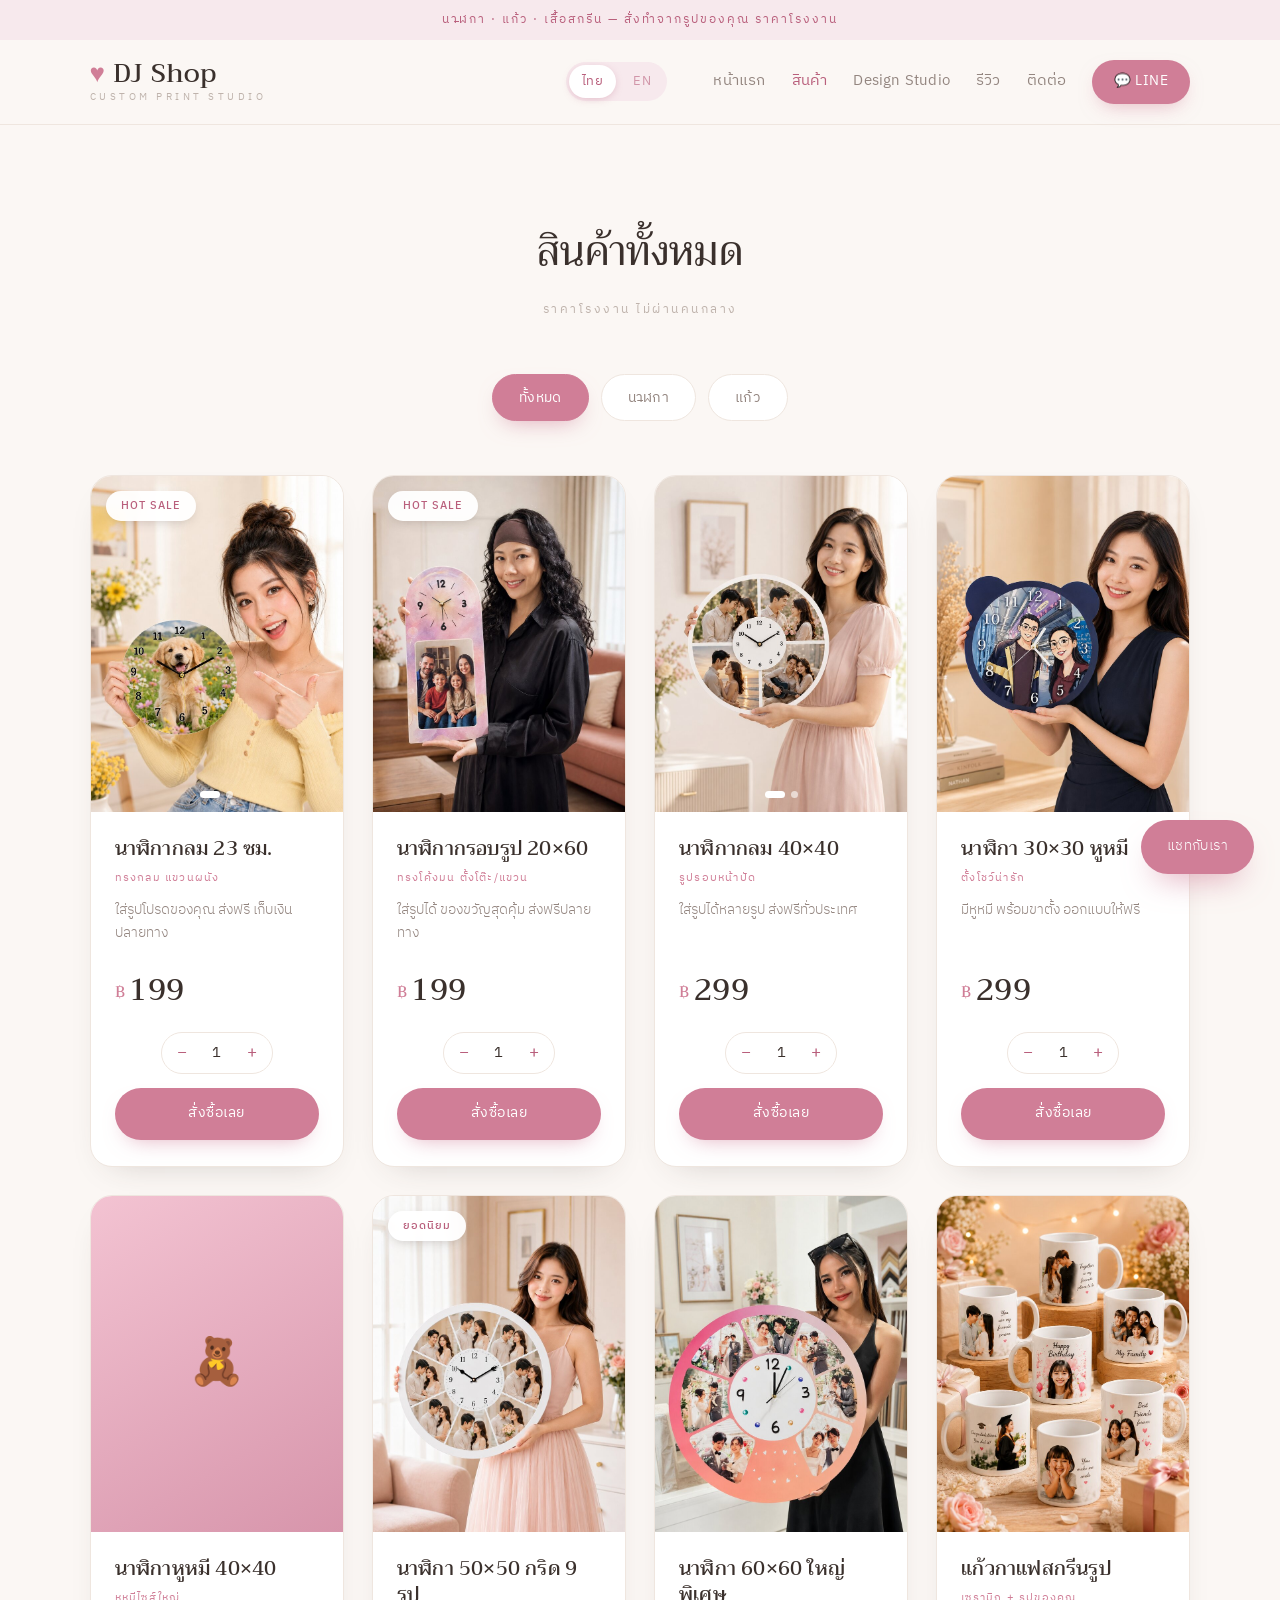
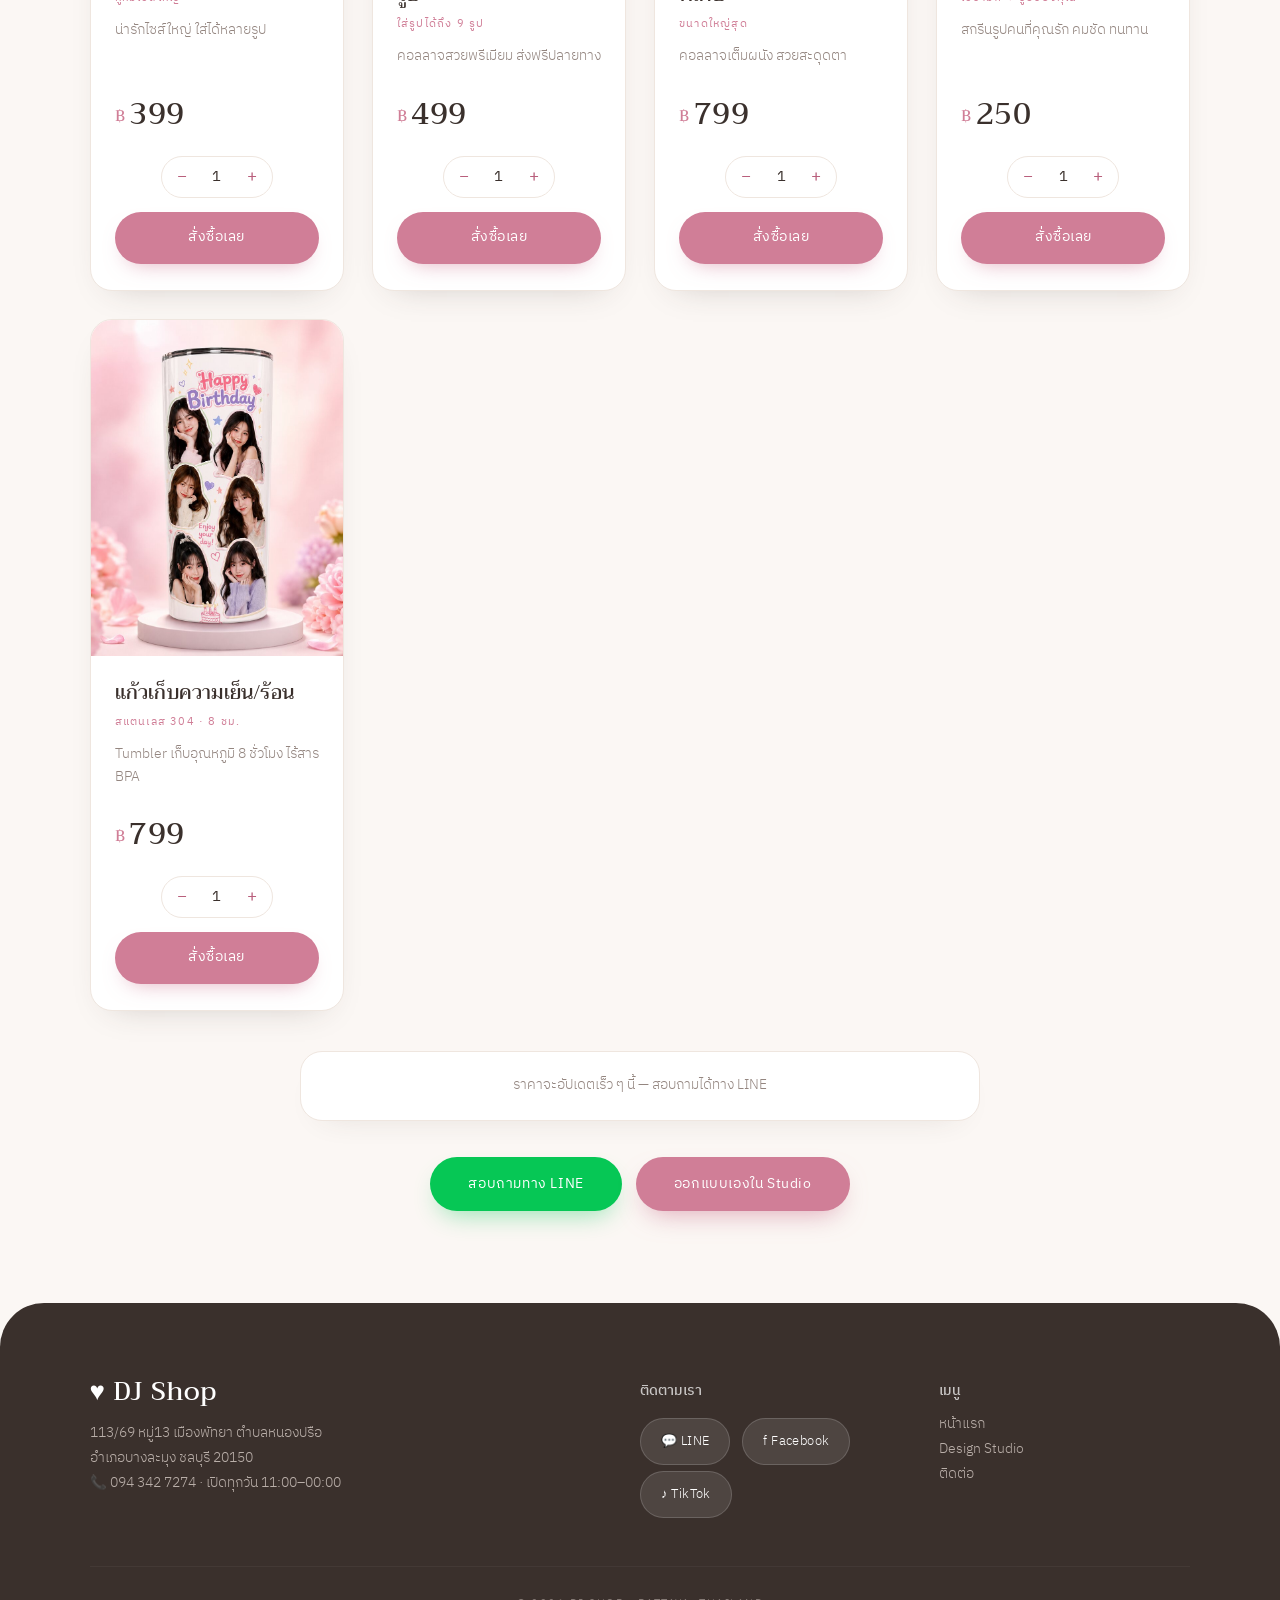
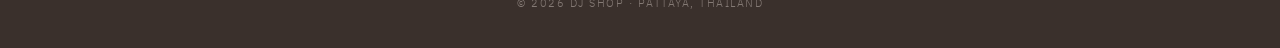
==== shop.html @ 9e45a09f "Rebrand to Custom Print Studio + domain pattayacustomprint.com" ====
<!DOCTYPE html>
<html lang="th">
<head>
<meta charset="UTF-8">
<meta name="viewport" content="width=device-width, initial-scale=1.0">
<title>สินค้าทั้งหมด — นาฬิกาสั่งทำ แก้วสกรีนรูป | DJ Shop พัทยา</title>
<meta name="description" content="นาฬิกากรอบรูปทุกขนาด ฿199–799 และแก้วสกรีนรูป ฿250–799 ใส่รูปของคุณ ออกแบบให้ฟรี ส่งฟรีทั่วประเทศ เก็บเงินปลายทาง">
<link rel="canonical" href="https://pattayacustomprint.com/shop.html">
<link rel="icon" href="favicon.svg" type="image/svg+xml">
<meta property="og:type" content="website">
<meta property="og:site_name" content="DJ Shop">
<meta property="og:locale" content="th_TH">
<meta property="og:title" content="สินค้าทั้งหมด — นาฬิกาสั่งทำ แก้วสกรีนรูป | DJ Shop พัทยา">
<meta property="og:description" content="นาฬิกากรอบรูปทุกขนาด ฿199–799 และแก้วสกรีนรูป ฿250–799 ใส่รูปของคุณ ออกแบบให้ฟรี ส่งฟรีทั่วประเทศ เก็บเงินปลายทาง">
<meta property="og:url" content="https://pattayacustomprint.com/shop.html">
<meta property="og:image" content="https://pattayacustomprint.com/og-image.jpg">
<meta property="og:image:width" content="1200">
<meta property="og:image:height" content="630">
<meta name="twitter:card" content="summary_large_image">
<meta name="theme-color" content="#D07E97">
<link href="https://fonts.googleapis.com/css2?family=Trirong:ital,wght@0,300;0,400;0,500;0,600;1,400&family=IBM+Plex+Sans+Thai:wght@300;400;500;600&display=swap" rel="stylesheet">
<link rel="stylesheet" href="style.css?v=11">
<script type="application/ld+json">
{"@context":"https://schema.org","@type":"ItemList","name":"สินค้าทั้งหมด DJ Shop","numberOfItems":9,"itemListElement":[{"@type":"ListItem","position":1,"item":{"@type":"Product","name":"นาฬิกากลม 23 ซม.","description":"ทรงกลม แขวนผนัง — ใส่รูปโปรดของคุณ ส่งฟรี เก็บเงินปลายทาง","category":"นาฬิกาติดผนัง","brand":{"@type":"Brand","name":"DJ Shop"},"offers":{"@type":"Offer","price":"199","priceCurrency":"THB","availability":"https://schema.org/InStock","itemCondition":"https://schema.org/NewCondition","url":"https://pattayacustomprint.com/shop.html#clocks","seller":{"@type":"Organization","name":"DJ Shop"},"shippingDetails":{"@type":"OfferShippingDetails","shippingRate":{"@type":"MonetaryAmount","value":"0","currency":"THB"},"shippingDestination":{"@type":"DefinedRegion","addressCountry":"TH"}}},"image":"https://pattayacustomprint.com/img/round-1.jpg"}},{"@type":"ListItem","position":2,"item":{"@type":"Product","name":"นาฬิกากรอบรูป 20×60","description":"ทรงโค้งมน ตั้งโต๊ะ/แขวน — ใส่รูปได้ ของขวัญสุดคุ้ม ส่งฟรีปลายทาง","category":"นาฬิกาติดผนัง","brand":{"@type":"Brand","name":"DJ Shop"},"offers":{"@type":"Offer","price":"199","priceCurrency":"THB","availability":"https://schema.org/InStock","itemCondition":"https://schema.org/NewCondition","url":"https://pattayacustomprint.com/shop.html#clocks","seller":{"@type":"Organization","name":"DJ Shop"},"shippingDetails":{"@type":"OfferShippingDetails","shippingRate":{"@type":"MonetaryAmount","value":"0","currency":"THB"},"shippingDestination":{"@type":"DefinedRegion","addressCountry":"TH"}}},"image":"https://pattayacustomprint.com/img/c2060-1.jpg"}},{"@type":"ListItem","position":3,"item":{"@type":"Product","name":"นาฬิกากลม 40×40","description":"รูปรอบหน้าปัด — ใส่รูปได้หลายรูป ส่งฟรีทั่วประเทศ","category":"นาฬิกาติดผนัง","brand":{"@type":"Brand","name":"DJ Shop"},"offers":{"@type":"Offer","price":"299","priceCurrency":"THB","availability":"https://schema.org/InStock","itemCondition":"https://schema.org/NewCondition","url":"https://pattayacustomprint.com/shop.html#clocks","seller":{"@type":"Organization","name":"DJ Shop"},"shippingDetails":{"@type":"OfferShippingDetails","shippingRate":{"@type":"MonetaryAmount","value":"0","currency":"THB"},"shippingDestination":{"@type":"DefinedRegion","addressCountry":"TH"}}},"image":"https://pattayacustomprint.com/img/c4040-1.jpg"}},{"@type":"ListItem","position":4,"item":{"@type":"Product","name":"นาฬิกา 30×30 หูหมี","description":"ตั้งโชว์น่ารัก — มีหูหมี พร้อมขาตั้ง ออกแบบให้ฟรี","category":"นาฬิกาติดผนัง","brand":{"@type":"Brand","name":"DJ Shop"},"offers":{"@type":"Offer","price":"299","priceCurrency":"THB","availability":"https://schema.org/InStock","itemCondition":"https://schema.org/NewCondition","url":"https://pattayacustomprint.com/shop.html#clocks","seller":{"@type":"Organization","name":"DJ Shop"},"shippingDetails":{"@type":"OfferShippingDetails","shippingRate":{"@type":"MonetaryAmount","value":"0","currency":"THB"},"shippingDestination":{"@type":"DefinedRegion","addressCountry":"TH"}}},"image":"https://pattayacustomprint.com/img/bear30-1.jpg"}},{"@type":"ListItem","position":5,"item":{"@type":"Product","name":"นาฬิกาหูหมี 40×40","description":"หูหมีไซส์ใหญ่ — น่ารักไซส์ใหญ่ ใส่ได้หลายรูป","category":"นาฬิกาติดผนัง","brand":{"@type":"Brand","name":"DJ Shop"},"offers":{"@type":"Offer","price":"399","priceCurrency":"THB","availability":"https://schema.org/InStock","itemCondition":"https://schema.org/NewCondition","url":"https://pattayacustomprint.com/shop.html#clocks","seller":{"@type":"Organization","name":"DJ Shop"},"shippingDetails":{"@type":"OfferShippingDetails","shippingRate":{"@type":"MonetaryAmount","value":"0","currency":"THB"},"shippingDestination":{"@type":"DefinedRegion","addressCountry":"TH"}}}}},{"@type":"ListItem","position":6,"item":{"@type":"Product","name":"นาฬิกา 50×50 กริด 9 รูป","description":"ใส่รูปได้ถึง 9 รูป — คอลลาจสวยพรีเมียม ส่งฟรีปลายทาง","category":"นาฬิกาติดผนัง","brand":{"@type":"Brand","name":"DJ Shop"},"offers":{"@type":"Offer","price":"499","priceCurrency":"THB","availability":"https://schema.org/InStock","itemCondition":"https://schema.org/NewCondition","url":"https://pattayacustomprint.com/shop.html#clocks","seller":{"@type":"Organization","name":"DJ Shop"},"shippingDetails":{"@type":"OfferShippingDetails","shippingRate":{"@type":"MonetaryAmount","value":"0","currency":"THB"},"shippingDestination":{"@type":"DefinedRegion","addressCountry":"TH"}}},"image":"https://pattayacustomprint.com/img/c5050-1.jpg"}},{"@type":"ListItem","position":7,"item":{"@type":"Product","name":"นาฬิกา 60×60 ใหญ่พิเศษ","description":"ขนาดใหญ่สุด — คอลลาจเต็มผนัง สวยสะดุดตา","category":"นาฬิกาติดผนัง","brand":{"@type":"Brand","name":"DJ Shop"},"offers":{"@type":"Offer","price":"799","priceCurrency":"THB","availability":"https://schema.org/InStock","itemCondition":"https://schema.org/NewCondition","url":"https://pattayacustomprint.com/shop.html#clocks","seller":{"@type":"Organization","name":"DJ Shop"},"shippingDetails":{"@type":"OfferShippingDetails","shippingRate":{"@type":"MonetaryAmount","value":"0","currency":"THB"},"shippingDestination":{"@type":"DefinedRegion","addressCountry":"TH"}}},"image":"https://pattayacustomprint.com/img/c6060-1.jpg"}},{"@type":"ListItem","position":8,"item":{"@type":"Product","name":"แก้วกาแฟสกรีนรูป","description":"เซรามิก + รูปของคุณ — สกรีนรูปคนที่คุณรัก คมชัด ทนทาน","category":"แก้วสกรีน","brand":{"@type":"Brand","name":"DJ Shop"},"offers":{"@type":"Offer","price":"250","priceCurrency":"THB","availability":"https://schema.org/InStock","itemCondition":"https://schema.org/NewCondition","url":"https://pattayacustomprint.com/shop.html#mugs","seller":{"@type":"Organization","name":"DJ Shop"},"shippingDetails":{"@type":"OfferShippingDetails","shippingRate":{"@type":"MonetaryAmount","value":"0","currency":"THB"},"shippingDestination":{"@type":"DefinedRegion","addressCountry":"TH"}}},"image":"https://pattayacustomprint.com/img/mug250-1.jpg"}},{"@type":"ListItem","position":9,"item":{"@type":"Product","name":"แก้วเก็บความเย็น/ร้อน","description":"สแตนเลส 304 · 8 ชม. — Tumbler เก็บอุณหภูมิ 8 ชั่วโมง ไร้สาร BPA","category":"แก้วสกรีน","brand":{"@type":"Brand","name":"DJ Shop"},"offers":{"@type":"Offer","price":"799","priceCurrency":"THB","availability":"https://schema.org/InStock","itemCondition":"https://schema.org/NewCondition","url":"https://pattayacustomprint.com/shop.html#mugs","seller":{"@type":"Organization","name":"DJ Shop"},"shippingDetails":{"@type":"OfferShippingDetails","shippingRate":{"@type":"MonetaryAmount","value":"0","currency":"THB"},"shippingDestination":{"@type":"DefinedRegion","addressCountry":"TH"}}},"image":"https://pattayacustomprint.com/img/mug799-1.jpg"}}]}
</script>
<script type="application/ld+json">
{"@context":"https://schema.org","@type":"BreadcrumbList","itemListElement":[{"@type":"ListItem","position":1,"name":"หน้าแรก","item":"https://pattayacustomprint.com/"},{"@type":"ListItem","position":2,"name":"สินค้าทั้งหมด","item":"https://pattayacustomprint.com/shop.html"}]}
</script>
</head>
<body>

<div class="topbar" data-i18n="topbar">นาฬิกา · แก้ว · เสื้อสกรีน — สั่งทำจากรูปของคุณ ราคาโรงงาน</div>

<header>
  <a class="logo" href="index.html"><span class="heart">♥</span> DJ Shop<small>CUSTOM PRINT STUDIO</small></a>
  <div class="langsw"><button data-lang="th" class="on">ไทย</button><button data-lang="en">EN</button></div>
  <button class="burger" onclick="document.getElementById('nav').classList.toggle('open')">☰</button>
  <nav id="nav">
    <a href="index.html" data-i18n="nav.home">หน้าแรก</a>
    <a href="shop.html" class="active" data-i18n="nav.shop">สินค้า</a>
    <a href="studio.html" data-i18n="nav.studio">Design Studio ✨</a>
    <a href="index.html#reviews" data-i18n="nav.reviews">รีวิว</a>
    <a href="index.html#contact" data-i18n="nav.contact">ติดต่อ</a>
    <a class="cta" href="#">💬 LINE</a>
  </nav>
</header>

<section class="section">
  <h1 data-i18n="shop.h2">สินค้าทั้งหมด</h1>
  <div class="sub" data-i18n="shop.sub">ราคาโรงงาน ไม่ผ่านคนกลาง</div>

  <div class="filters">
    <button class="fbtn on" data-cat="all" data-i18n="f.all">ทั้งหมด</button>
    <button class="fbtn" data-cat="clocks" data-i18n="f.clocks">🕐 นาฬิกา</button>
    <button class="fbtn" data-cat="mugs" data-i18n="f.mugs">☕ แก้ว</button>
  </div>

  <div class="cards" id="grid">
    <div class="card" data-cat="clocks" id="clocks"><div class="img p34" data-gallery="img/round-1.jpg?v=3,img/round-2.jpg?v=3"><span class="badge" data-i18n="badge.sale">HOT SALE 🔥</span></div><div class="body"><h3 data-i18n="clround">นาฬิกากลม 23 ซม.</h3><div class="en" data-i18n="clrounds">ทรงกลม แขวนผนัง</div><p data-i18n="clroundd">ใส่รูปโปรดของคุณ ส่งฟรี เก็บเงินปลายทาง</p><span class="price-lg"><span class="cur">฿</span>199</span><a class="btn-buy" href="#" data-i18n="btn.buy">🛒 สั่งซื้อเลย</a></div></div>
    <div class="card" data-cat="clocks"><div class="img p34" data-gallery="img/c2060-1.jpg?v=3"><span class="badge" data-i18n="badge.sale">HOT SALE 🔥</span></div><div class="body"><h3 data-i18n="cl20">นาฬิกากรอบรูป 20×60</h3><div class="en" data-i18n="cl20s">ทรงโค้งมน ตั้งโต๊ะ/แขวน</div><p data-i18n="cl20d">ใส่รูปได้ ของขวัญสุดคุ้ม ส่งฟรีปลายทาง</p><span class="price-lg"><span class="cur">฿</span>199</span><a class="btn-buy" href="#" data-i18n="btn.buy">🛒 สั่งซื้อเลย</a></div></div>
    <div class="card" data-cat="clocks"><div class="img p34" data-gallery="img/c4040-1.jpg?v=3,img/c4040-2.jpg?v=3"></div><div class="body"><h3 data-i18n="cl40">นาฬิกากลม 40×40</h3><div class="en" data-i18n="cl40s">รูปรอบหน้าปัด</div><p data-i18n="cl40d">ใส่รูปได้หลายรูป ส่งฟรีทั่วประเทศ</p><span class="price-lg"><span class="cur">฿</span>299</span><a class="btn-buy" href="#" data-i18n="btn.buy">🛒 สั่งซื้อเลย</a></div></div>
    <div class="card" data-cat="clocks"><div class="img p34" data-gallery="img/bear30-1.jpg?v=3"></div><div class="body"><h3 data-i18n="cl30">นาฬิกา 30×30 หูหมี</h3><div class="en" data-i18n="cl30s">ตั้งโชว์น่ารัก</div><p data-i18n="cl30d">มีหูหมี พร้อมขาตั้ง ออกแบบให้ฟรี</p><span class="price-lg"><span class="cur">฿</span>299</span><a class="btn-buy" href="#" data-i18n="btn.buy">🛒 สั่งซื้อเลย</a></div></div>
    <div class="card" data-cat="clocks"><div class="img" style="background:linear-gradient(150deg,#f3c3d2,#d795ab)">🧸</div><div class="body"><h3 data-i18n="clbear40">นาฬิกาหูหมี 40×40</h3><div class="en" data-i18n="clbear40s">หูหมีไซส์ใหญ่</div><p data-i18n="clbear40d">น่ารักไซส์ใหญ่ ใส่ได้หลายรูป</p><span class="price-lg"><span class="cur">฿</span>399</span><a class="btn-buy" href="#" data-i18n="btn.buy">🛒 สั่งซื้อเลย</a></div></div>
    <div class="card" data-cat="clocks"><div class="img p34" data-gallery="img/c5050-1.jpg?v=3"><span class="badge" data-i18n="badge.gift">ของขวัญยอดฮิต</span></div><div class="body"><h3 data-i18n="cl50">นาฬิกา 50×50 กริด 9 รูป</h3><div class="en" data-i18n="cl50s">ใส่รูปได้ถึง 9 รูป</div><p data-i18n="cl50d">คอลลาจสวยพรีเมียม ส่งฟรีปลายทาง</p><span class="price-lg"><span class="cur">฿</span>499</span><a class="btn-buy" href="#" data-i18n="btn.buy">🛒 สั่งซื้อเลย</a></div></div>
<!-- ВРЕМЕННО СКРЫТО: нет реальных фото. Прислать снимки календаря и коллажа -> вернуть карточки и заменить img/cal-1.jpg, img/collage-1.jpg
    <div class="card" data-cat="clocks" data-sizes='[{"s":"20×60 ซม.","p":299},{"s":"30×60 ซม.","p":499},{"s":"40×60 ซม.","p":599}]'><div class="img p34" data-gallery="img/cal-1.jpg?v=1"><span class="badge" data-i18n="badge.gift">ยอดนิยม</span></div><div class="body"><h3 data-i18n="clcal">กรอบรูปพร้อมนาฬิกา + ปฏิทิน</h3><div class="en" data-i18n="clcals">ทรงโค้ง โทนชมพู</div><p data-i18n="clcald">ใส่รูป ชื่อ และวันสำคัญ พร้อมปฏิทินในตัว เลือกได้ 3 ขนาด</p><span class="price-lg"><span class="cur">฿</span>299</span><a class="btn-buy" href="#" data-i18n="btn.buy">สั่งซื้อเลย</a></div></div>
    <div class="card" data-cat="clocks" data-sizes='[{"s":"20×30 ซม.","p":299},{"s":"30×40 ซม.","p":399},{"s":"40×60 ซม.","p":599},{"s":"60×70 ซม.","p":799},{"s":"60×80 ซม.","p":999}]'><div class="img p34" data-gallery="img/collage-1.jpg?v=1"></div><div class="body"><h3 data-i18n="clcollage">กรอบรูปพร้อมนาฬิกา คอลลาจ</h3><div class="en" data-i18n="clcollages">ทรงสี่เหลี่ยม โทนชมพู</div><p data-i18n="clcolladed">ใส่รูปครอบครัวหลายรูป พร้อมชื่อและวันที่ มี 5 ขนาดให้เลือก</p><span class="price-lg"><span class="cur">฿</span>299</span><a class="btn-buy" href="#" data-i18n="btn.buy">สั่งซื้อเลย</a></div></div>
КОНЕЦ ВРЕМЕННО СКРЫТОГО БЛОКА -->
    <div class="card" data-cat="clocks"><div class="img p34" data-gallery="img/c6060-1.jpg?v=3"></div><div class="body"><h3 data-i18n="cl60">นาฬิกา 60×60 ใหญ่พิเศษ</h3><div class="en" data-i18n="cl60s">ขนาดใหญ่สุด</div><p data-i18n="cl60d">คอลลาจเต็มผนัง สวยสะดุดตา</p><span class="price-lg"><span class="cur">฿</span>799</span><a class="btn-buy" href="#" data-i18n="btn.buy">🛒 สั่งซื้อเลย</a></div></div>
    <div class="card" data-cat="mugs" id="mugs"><div class="img p34" data-gallery="img/mug250-1.jpg?v=3"></div><div class="body"><h3 data-i18n="mug250">แก้วกาแฟสกรีนรูป</h3><div class="en" data-i18n="mug250s">เซรามิก + รูปของคุณ</div><p data-i18n="mug250d">สกรีนรูปคนที่คุณรัก คมชัด ทนทาน</p><span class="price-lg"><span class="cur">฿</span>250</span><a class="btn-buy" href="#" data-i18n="btn.buy">🛒 สั่งซื้อเลย</a></div></div>
    <div class="card" data-cat="mugs"><div class="img p34" data-gallery="img/mug799-1.jpg?v=3"></div><div class="body"><h3 data-i18n="mug799">แก้วเก็บความเย็น/ร้อน</h3><div class="en" data-i18n="mug799s">สแตนเลส 304 · 8 ชม.</div><p data-i18n="mug799d">Tumbler เก็บอุณหภูมิ 8 ชั่วโมง ไร้สาร BPA</p><span class="price-lg"><span class="cur">฿</span>799</span><a class="btn-buy" href="#" data-i18n="btn.buy">🛒 สั่งซื้อเลย</a></div></div>
  </div>

  <div class="note" data-i18n="shop.note">📌 ราคาจะอัปเดตเร็ว ๆ นี้ — สอบถามราคาได้เลยทาง LINE</div>

  <div style="text-align:center;margin-top:36px">
    <a class="btn btn-line" href="#" data-i18n="shop.line">💬 สอบถาม/สั่งซื้อทาง LINE</a>
    <a class="btn btn-primary" href="studio.html" style="margin-left:10px" data-i18n="shop.studio">✨ ออกแบบเองใน Design Studio</a>
  </div>
</section>

<footer>
  <div class="fgrid">
    <div>
      <div class="logo hand">♥ DJ Shop</div>
      <p>113/69 หมู่13 เมืองพัทยา ตำบลหนองปรือ<br>อำเภอบางละมุง ชลบุรี 20150<br>📞 094 342 7274 · <span data-i18n="footer.open">เปิดทุกวัน</span></p>
    </div>
    <div>
      <p style="font-weight:500;color:#fff;margin-bottom:8px" data-i18n="footer.follow">ติดตามเรา</p>
      <div class="socials">
        <a class="line" href="#">💬 LINE</a>
        <a class="fb" href="https://www.facebook.com/share/19SeNPXHiD/" target="_blank" rel="noopener noreferrer">f Facebook</a>
        <a class="tt" href="https://www.tiktok.com/@gotolove65" target="_blank" rel="noopener noreferrer">♪ TikTok</a>
      </div>
    </div>
    <div>
      <p style="font-weight:500;color:#fff;margin-bottom:8px" data-i18n="footer.menu">เมนู</p>
      <p><a href="index.html" style="text-decoration:none" data-i18n="nav.home">หน้าแรก</a><br><a href="studio.html" style="text-decoration:none">Design Studio</a><br><a href="index.html#contact" style="text-decoration:none" data-i18n="nav.contact">ติดต่อ</a></p>
    </div>
  </div>
  <div class="copy">© 2026 DJ Shop · Pattaya, Thailand</div>
</footer>

<a class="chat" href="#" data-i18n="chat">💬 แชทกับเรา</a>

<script src="i18n.js?v=8"></script>
<script src="order.js?v=6"></script>
<script>
const btns=document.querySelectorAll('.fbtn'),cards=document.querySelectorAll('#grid .card');
btns.forEach(b=>b.addEventListener('click',()=>{
  btns.forEach(x=>x.classList.remove('on'));b.classList.add('on');
  const c=b.dataset.cat;
  cards.forEach(k=>k.style.display=(c==='all'||k.dataset.cat===c)?'':'none');
}));
const h=location.hash.replace('#','');
if(['frames','clocks','mugs','tees'].includes(h)){document.querySelector(`[data-cat="${h}"].fbtn`)?.click();}

document.querySelectorAll('.img.p34[data-gallery]').forEach(box=>{
  const srcs=box.dataset.gallery.split(',');
  const im=document.createElement('img');
  im.src=srcs[0];im.loading='lazy';im.alt='DJ Shop product';
  box.prepend(im);
  if(srcs.length>1){
    const dots=document.createElement('div');dots.className='gdots';
    srcs.forEach((s,i)=>{
      const d=document.createElement('span');if(i===0)d.classList.add('on');
      d.addEventListener('click',e=>{e.stopPropagation();im.src=s;
        dots.querySelectorAll('span').forEach(x=>x.classList.remove('on'));d.classList.add('on');});
      dots.appendChild(d);
    });
    box.appendChild(dots);
    let idx=0;
    im.addEventListener('click',()=>{idx=(idx+1)%srcs.length;im.src=srcs[idx];
      dots.querySelectorAll('span').forEach((x,i)=>x.classList.toggle('on',i===idx));});
  }
});
</script>

</body>
</html>
---- style.css ----
/* ============================================================
   DJ Shop — Soft Gallery (airy, rounded, pleasant)
   Display: Trirong (serif, TH+Latin) · Body: IBM Plex Sans Thai
   ============================================================ */
:root{
  --bg:#FBF7F4;        /* warm paper */
  --surface:#FFFFFF;
  --ink:#3A302C;       /* soft warm charcoal */
  --muted:#948680;     /* warm gray */
  --faint:#BFB3AC;
  --line:#EFE6DF;      /* hairline */
  --rose:#D07E97;      /* soft rose accent */
  --rose-deep:#B95F7C;
  --rose-soft:#F7E9ED; /* soft tint fill */
  --line-green:#06C755;
  --fb:#1877F2;
  --radius:22px;
  --radius-pill:40px;
}
*{margin:0;padding:0;box-sizing:border-box}
html{scroll-behavior:smooth}
body{font-family:'IBM Plex Sans Thai',sans-serif;background:var(--bg);color:var(--ink);line-height:1.75;font-weight:300;-webkit-font-smoothing:antialiased;text-rendering:optimizeLegibility}
.serif,.hand{font-family:'Trirong',serif}
a{color:inherit;text-decoration:none}
img{display:block}

/* ---------- Top bar ---------- */
.topbar{background:var(--rose-soft);color:var(--rose-deep);text-align:center;font-size:11.5px;letter-spacing:2px;text-transform:uppercase;padding:10px;font-weight:400}

/* ---------- Header ---------- */
header{display:flex;justify-content:space-between;align-items:center;padding:20px 7%;background:rgba(251,247,244,.85);backdrop-filter:blur(14px);position:sticky;top:0;z-index:50;border-bottom:1px solid var(--line)}
.logo{font-family:'Trirong',serif;font-size:26px;font-weight:500;color:var(--ink);line-height:1;letter-spacing:.3px}
.logo .heart{color:var(--rose)}
.logo small{display:block;font-size:9.5px;letter-spacing:3.5px;color:var(--faint);font-family:'IBM Plex Sans Thai',sans-serif;font-weight:400;margin-top:6px;text-transform:uppercase}
nav{display:flex;align-items:center}
nav a{margin-left:26px;font-size:14.5px;color:var(--muted);font-weight:400;letter-spacing:.2px;transition:color .25s}
nav a:hover,nav a.active{color:var(--rose-deep)}
nav a.cta{color:#fff;background:var(--rose);border-radius:var(--radius-pill);padding:10px 22px;letter-spacing:.5px;font-size:13.5px;transition:.25s;box-shadow:0 8px 20px -8px rgba(208,126,151,.6)}
nav a.cta:hover{background:var(--rose-deep)}
.burger{display:none;font-size:24px;background:none;border:none;color:var(--ink);cursor:pointer}

/* language switch */
.langsw{display:flex;gap:4px;margin-left:auto;margin-right:20px;background:var(--rose-soft);border-radius:var(--radius-pill);padding:3px}
.langsw button{border:none;background:none;font-family:'IBM Plex Sans Thai',sans-serif;font-size:12.5px;letter-spacing:.5px;padding:6px 13px;cursor:pointer;color:var(--rose-deep);border-radius:var(--radius-pill);transition:.2s;opacity:.6}
.langsw button.on{background:#fff;opacity:1;box-shadow:0 2px 8px -2px rgba(185,95,124,.4)}

/* ---------- Buttons ---------- */
.btn{display:inline-block;padding:15px 38px;text-decoration:none;font-weight:400;font-size:14px;letter-spacing:.6px;border:none;cursor:pointer;font-family:'IBM Plex Sans Thai',sans-serif;transition:.3s;border-radius:var(--radius-pill)}
.btn-primary{background:var(--rose);color:#fff;box-shadow:0 12px 26px -10px rgba(208,126,151,.65)}
.btn-primary:hover{background:var(--rose-deep);transform:translateY(-2px);box-shadow:0 16px 30px -10px rgba(185,95,124,.7)}
.btn-line{background:var(--line-green);color:#fff;box-shadow:0 12px 26px -10px rgba(6,199,85,.45)}
.btn-line:hover{filter:brightness(.96);transform:translateY(-2px)}
.btn-ghost{border:1px solid var(--line);color:var(--ink);background:var(--surface)}
.btn-ghost:hover{border-color:var(--rose)}

/* ---------- Sections ---------- */
.section{padding:92px 7%}
.section h1,.section h2{font-family:'Trirong',serif;font-size:40px;font-weight:400;text-align:center;color:var(--ink);margin-bottom:12px;letter-spacing:.3px}
.section .sub{text-align:center;color:var(--faint);margin-bottom:54px;font-size:12px;letter-spacing:2.5px;text-transform:uppercase;font-weight:400}

/* ---------- Product grid ---------- */
.cards{display:grid;grid-template-columns:repeat(4,1fr);gap:28px}
.card{background:var(--surface);border:1px solid var(--line);border-radius:var(--radius);overflow:hidden;text-align:left;transition:transform .45s cubic-bezier(.2,.7,.3,1),box-shadow .45s;display:flex;flex-direction:column;box-shadow:0 14px 34px -22px rgba(58,48,44,.28)}
.card:hover{transform:translateY(-8px);box-shadow:0 34px 60px -30px rgba(58,48,44,.4)}
.card .img{aspect-ratio:3/4;display:flex;align-items:center;justify-content:center;font-size:46px;background:var(--rose-soft);position:relative;overflow:hidden}
.card .img.p34{aspect-ratio:3/4}
.card .img img{width:100%;height:100%;object-fit:cover;transition:transform .8s cubic-bezier(.2,.7,.3,1)}
.card:hover .img img{transform:scale(1.05)}
.card .body{padding:24px 24px 26px;display:flex;flex-direction:column;flex:1}
.card h3{font-family:'Trirong',serif;font-size:20px;font-weight:500;letter-spacing:.2px;line-height:1.3}
.card .en{font-size:11px;letter-spacing:1.2px;text-transform:uppercase;color:var(--rose);margin:7px 0 11px;font-weight:400}
.card p{font-size:13.5px;color:var(--muted);font-weight:300;line-height:1.65;flex:1}
/* price + buy block */
.price-lg{display:block;font-family:'Trirong',serif;font-size:30px;font-weight:500;color:var(--ink);margin-top:20px;letter-spacing:.5px}
.price-lg .cur{font-size:16px;color:var(--rose);margin-right:4px;vertical-align:3px}
.badge{position:absolute;top:15px;left:15px;background:rgba(255,255,255,.94);backdrop-filter:blur(4px);color:var(--rose-deep);border-radius:var(--radius-pill);padding:6px 15px;font-size:10.5px;font-weight:500;letter-spacing:1px;text-transform:uppercase;box-shadow:0 4px 12px -4px rgba(58,48,44,.25)}
.gdots{position:absolute;bottom:14px;left:0;right:0;display:flex;gap:6px;justify-content:center;z-index:2}
.gdots span{width:7px;height:7px;border-radius:50%;background:rgba(255,255,255,.6);cursor:pointer;transition:.2s}
.gdots span.on{background:#fff;width:20px;border-radius:4px}

/* Buy button — soft filled pill */
.btn-buy{display:block;margin:14px 0 0;background:var(--rose);color:#fff;border:none;border-radius:var(--radius-pill);padding:14px;text-align:center;font-weight:400;font-size:13.5px;letter-spacing:.5px;transition:.3s;box-shadow:0 10px 22px -12px rgba(208,126,151,.7)}
.btn-buy:hover{background:var(--rose-deep);transform:translateY(-2px);box-shadow:0 14px 28px -12px rgba(185,95,124,.75)}

/* ---------- Steps ---------- */
.steps{display:flex;justify-content:space-between;gap:40px;max-width:960px;margin:0 auto}
.step{flex:1;text-align:center}
.step .ic{font-family:'Trirong',serif;font-size:30px;color:#fff;margin:0 auto 18px;font-weight:400;width:64px;height:64px;border-radius:50%;background:var(--rose);display:flex;align-items:center;justify-content:center;box-shadow:0 12px 26px -12px rgba(208,126,151,.7)}
.step h4{font-family:'Trirong',serif;font-weight:500;margin-bottom:8px;font-size:19px}
.step p{font-size:13.5px;color:var(--muted);font-weight:300}

/* ---------- Reviews ---------- */
.reviews{display:grid;grid-template-columns:repeat(3,1fr);gap:28px}
.rev{background:var(--surface);border:1px solid var(--line);border-radius:var(--radius);padding:36px 32px;box-shadow:0 14px 34px -24px rgba(58,48,44,.24)}
.rev .stars{color:var(--rose);margin-bottom:14px;letter-spacing:3px;font-size:13px}
.rev p{font-family:'Trirong',serif;font-size:18px;font-style:italic;color:var(--ink);line-height:1.6;font-weight:400}
.rev .who{margin-top:20px;color:var(--ink);font-size:13.5px;font-weight:500}
.rev .src{font-size:11px;color:var(--faint);margin-top:4px;letter-spacing:.5px}
.gbadge{display:flex;align-items:center;justify-content:center;gap:12px;margin-bottom:44px;font-size:12px;color:var(--muted);letter-spacing:1px}
.gbadge b{font-family:'Trirong',serif;font-size:26px;color:var(--ink)}
.gbadge .stars{color:var(--rose);font-size:16px;letter-spacing:2px}

/* ---------- Contact ---------- */
.contact-grid{display:grid;grid-template-columns:1fr 1.25fr;gap:32px;align-items:stretch}
.cinfo{background:var(--surface);border:1px solid var(--line);border-radius:var(--radius);padding:46px;box-shadow:0 14px 34px -24px rgba(58,48,44,.24)}
.cinfo h3{font-family:'Trirong',serif;color:var(--ink);font-size:28px;margin-bottom:24px;font-weight:500}
.cinfo .row{display:flex;gap:14px;margin-bottom:18px;font-size:14.5px;color:var(--muted);align-items:flex-start;font-weight:300}
.cinfo .row .i{color:var(--rose);font-size:15px;margin-top:2px}
.map-wrap{border-radius:var(--radius);overflow:hidden;border:1px solid var(--line);min-height:360px}
.map-wrap iframe{width:100%;height:100%;min-height:360px;border:0;display:block;filter:grayscale(.2) contrast(.98)}

/* ---------- Socials / footer ---------- */
.socials a{display:inline-flex;align-items:center;gap:8px;background:rgba(255,255,255,.1);border:1px solid rgba(255,255,255,.16);border-radius:var(--radius-pill);padding:11px 20px;color:#fff;font-size:13px;letter-spacing:.4px;margin:6px 8px 0 0;transition:.25s}
.socials a:hover{background:rgba(255,255,255,.16);transform:translateY(-2px)}
footer{background:var(--ink);color:#EBE0DA;padding:76px 7% 34px;margin-top:0;border-radius:44px 44px 0 0}
.fgrid{display:grid;grid-template-columns:2fr 1fr 1fr;gap:48px;margin-bottom:48px}
footer .logo{color:#fff;margin-bottom:16px}
footer p{font-size:13.5px;opacity:.72;font-weight:300;line-height:1.85}
footer a{transition:opacity .2s}
footer a:hover{opacity:.7}
.copy{text-align:center;font-size:11px;letter-spacing:1.5px;text-transform:uppercase;opacity:.42;border-top:1px solid rgba(255,255,255,.1);padding-top:28px}

/* ---------- Chat ---------- */
.chat{position:fixed;bottom:26px;right:26px;background:var(--rose);color:#fff;border-radius:var(--radius-pill);padding:15px 26px;display:flex;align-items:center;gap:10px;font-size:13.5px;letter-spacing:.4px;cursor:pointer;z-index:99;transition:.28s;box-shadow:0 16px 32px -14px rgba(208,126,151,.75)}
.chat:hover{background:var(--rose-deep);transform:translateY(-2px)}

/* ---------- Shop filters (soft pills) ---------- */
.filters{display:flex;gap:12px;justify-content:center;flex-wrap:wrap;margin-bottom:54px}
.fbtn{background:var(--surface);border:1px solid var(--line);border-radius:var(--radius-pill);padding:11px 26px;font-size:14px;letter-spacing:.3px;color:var(--muted);cursor:pointer;font-family:'IBM Plex Sans Thai',sans-serif;transition:.25s}
.fbtn:hover{border-color:var(--rose);color:var(--rose-deep);transform:translateY(-1px)}
.fbtn.on{background:var(--rose);border-color:var(--rose);color:#fff;box-shadow:0 10px 22px -10px rgba(208,126,151,.65)}
.note{max-width:680px;margin:40px auto 0;border:1px solid var(--line);border-radius:var(--radius);padding:22px 28px;font-size:13.5px;color:var(--muted);text-align:center;font-weight:300;background:var(--surface);box-shadow:0 14px 34px -24px rgba(58,48,44,.2)}

/* ---------- Studio ---------- */
.studio{display:grid;grid-template-columns:1.05fr .95fr;gap:40px;align-items:start}
.panel{background:var(--surface);border:1px solid var(--line);border-radius:var(--radius);padding:38px;box-shadow:0 14px 34px -24px rgba(58,48,44,.22)}
.panel h3{font-family:'Trirong',serif;color:var(--ink);font-size:23px;margin-bottom:22px;font-weight:500}
.drop{display:flex;flex-direction:column;align-items:center;justify-content:center;gap:10px;border:1.5px dashed var(--rose);border-radius:18px;padding:44px 24px;text-align:center;color:var(--muted);font-size:14px;background:var(--rose-soft);cursor:pointer;transition:.25s;font-weight:300;min-height:150px;margin:0 0 4px}
.drop::before{content:"";width:38px;height:38px;border-radius:50%;background:#fff;border:1px solid var(--rose);background-image:url("data:image/svg+xml,%3Csvg xmlns='http://www.w3.org/2000/svg' viewBox='0 0 24 24' fill='none' stroke='%23D07E97' stroke-width='1.6' stroke-linecap='round'%3E%3Cpath d='M12 16V5m0 0L7.5 9.5M12 5l4.5 4.5'/%3E%3Cpath d='M4 15v3a2 2 0 0 0 2 2h12a2 2 0 0 0 2-2v-3'/%3E%3C/svg%3E");background-repeat:no-repeat;background-position:center;background-size:20px;transition:.25s}
.drop:hover::before{transform:translateY(-3px)}
.drop.dragover{background:#f2dbe1;border-color:var(--rose-deep)}
.drop:hover{background:#f2dbe1}
.opt-title{font-family:'IBM Plex Sans Thai',sans-serif;font-size:11px;letter-spacing:1.5px;color:var(--faint);margin:28px 0 12px;text-transform:uppercase;font-weight:500}
.chipset{display:flex;gap:10px;flex-wrap:wrap}
.chip{border:1px solid var(--line);border-radius:var(--radius-pill);padding:10px 20px;font-size:13.5px;cursor:pointer;background:var(--surface);transition:.22s;font-family:'IBM Plex Sans Thai',sans-serif;color:var(--muted);font-weight:400}
.chip:hover{border-color:var(--rose)}
.chip.on{border-color:var(--rose);background:var(--rose);color:#fff}
.sw{width:36px;height:36px;border-radius:50%;border:2px solid #fff;box-shadow:0 0 0 1px var(--line);cursor:pointer;transition:.2s}
.sw.on{box-shadow:0 0 0 2px var(--rose)}
.preview-area{display:flex;align-items:center;justify-content:center;background:var(--rose-soft);border-radius:18px;padding:36px;min-height:440px}
.frame-preview{background:#fff;box-shadow:0 30px 60px -30px rgba(58,48,44,.4);display:flex;align-items:center;justify-content:center;transition:.25s}
.frame-preview .mat{background:#fff;display:flex;align-items:center;justify-content:center;transition:.25s}
.frame-preview img{max-width:260px;max-height:300px;object-fit:cover}
.frame-preview .ph{width:240px;height:280px;display:flex;flex-direction:column;gap:10px;align-items:center;justify-content:center;color:var(--faint);font-size:13px;background:#fff;font-weight:300}
.ai-soon{margin-top:22px;border:1px solid var(--rose);border-radius:18px;color:var(--rose-deep);padding:20px 24px;font-size:13.5px;font-weight:300;line-height:1.7;background:var(--rose-soft)}
.ai-soon b{font-weight:500;color:var(--ink)}

/* ---------- Accessibility ---------- */
a:focus-visible,button:focus-visible{outline:2px solid var(--rose);outline-offset:3px}

/* ---------- Responsive ---------- */
@media(max-width:900px){
  .cards,.reviews{grid-template-columns:1fr 1fr}
  .steps{flex-direction:column;gap:32px}
  .contact-grid,.studio{grid-template-columns:1fr}
  .fgrid{grid-template-columns:1fr}
  .section{padding:64px 7%}
  .section h1,.section h2{font-size:31px}
  nav{position:fixed;inset:66px 0 auto 0;background:var(--bg);flex-direction:column;padding:20px;display:none;border-bottom:1px solid var(--line)}
  nav.open{display:flex}
  nav a{margin:8px 0}
  .burger{display:block}
  .langsw{margin-right:12px}
}
@media(max-width:560px){.cards,.reviews{grid-template-columns:1fr}}

/* ---------- AI Studio — Coming soon ---------- */
.ai-soon{margin-top:26px;border:1px solid var(--rose);border-radius:20px;padding:0;overflow:hidden;background:linear-gradient(160deg,var(--rose-soft),var(--surface))}
.ai-inner{padding:30px 28px}
.ai-badge{display:inline-flex;align-items:center;gap:8px;background:var(--rose);color:#fff;border-radius:var(--radius-pill);padding:6px 16px;font-size:11px;letter-spacing:1.5px;text-transform:uppercase;font-weight:500;margin-bottom:16px}
.ai-badge::before{content:"";width:7px;height:7px;border-radius:50%;background:#fff;animation:aipulse 1.8s ease-in-out infinite}
@keyframes aipulse{0%,100%{opacity:1;transform:scale(1)}50%{opacity:.45;transform:scale(.75)}}
.ai-soon h4{font-family:'Trirong',serif;font-size:25px;color:var(--ink);font-weight:500;margin-bottom:10px;line-height:1.25}
.ai-soon .lead{font-size:14px;color:var(--muted);font-weight:300;line-height:1.7;margin-bottom:20px}
.ai-list{list-style:none;margin-bottom:24px}
.ai-list li{font-size:13.5px;color:var(--ink);font-weight:300;padding:7px 0 7px 26px;position:relative}
.ai-list li::before{content:"";position:absolute;left:4px;top:15px;width:9px;height:9px;border-radius:50%;border:1.5px solid var(--rose)}
.ai-soon .btn{width:100%;text-align:center;padding:14px}
.ai-soon .note{font-size:12px;color:var(--faint);text-align:center;margin-top:12px;font-weight:300}

/* ---------- Quantity stepper ---------- */
.qty{display:flex;align-items:center;justify-content:center;gap:2px;margin-top:16px;border:1px solid var(--line);border-radius:var(--radius-pill);padding:4px;width:fit-content;margin-left:auto;margin-right:auto;background:var(--surface)}
.qty-btn{width:32px;height:32px;border:none;background:none;border-radius:50%;font-size:17px;line-height:1;color:var(--rose-deep);cursor:pointer;transition:.2s;font-family:'IBM Plex Sans Thai',sans-serif}
.qty-btn:hover{background:var(--rose-soft)}
.qty-val{min-width:34px;text-align:center;font-size:15px;color:var(--ink);font-weight:400}

/* ---------- Toast ---------- */
.dj-toast{position:fixed;left:50%;bottom:28px;transform:translate(-50%,26px);background:var(--ink);color:#fff;padding:14px 26px;border-radius:var(--radius-pill);font-size:13.5px;font-weight:300;letter-spacing:.2px;z-index:200;opacity:0;pointer-events:none;transition:opacity .3s,transform .3s;box-shadow:0 16px 34px -14px rgba(58,48,44,.6);max-width:88vw;text-align:center}
.dj-toast.show{opacity:1;transform:translate(-50%,0)}

/* ---------- Size selector ---------- */
.sizes{display:flex;flex-wrap:wrap;gap:7px;margin-top:16px}
.size-btn{border:1px solid var(--line);background:var(--surface);border-radius:var(--radius-pill);padding:7px 14px;font-size:12.5px;color:var(--muted);cursor:pointer;font-family:'IBM Plex Sans Thai',sans-serif;transition:.22s;white-space:nowrap}
.size-btn:hover{border-color:var(--rose);color:var(--rose-deep)}
.size-btn.on{background:var(--rose);border-color:var(--rose);color:#fff}
.price-lg .from{font-size:12px;color:var(--faint);font-weight:400;letter-spacing:1px;text-transform:uppercase;display:block;margin-bottom:-4px;font-family:'IBM Plex Sans Thai',sans-serif}
.price-lg.changed{animation:pricePop .35s ease}
@keyframes pricePop{0%{transform:scale(1)}45%{transform:scale(1.07)}100%{transform:scale(1)}}

/* ---------- FAQ (видимый, под FAQPage-разметку) ---------- */
.faq{max-width:820px;margin:34px auto 0;display:flex;flex-direction:column;gap:12px}
.faq-item{background:var(--surface);border:1px solid var(--line);border-radius:18px;overflow:hidden;transition:border-color .3s}
.faq-item[open]{border-color:var(--rose)}
.faq-item summary{cursor:pointer;list-style:none;padding:20px 26px;font-weight:500;color:var(--ink);font-size:16px;display:flex;justify-content:space-between;align-items:center;gap:16px}
.faq-item summary::-webkit-details-marker{display:none}
.faq-item summary::after{content:"+";color:var(--rose);font-size:22px;font-weight:300;flex:0 0 auto;transition:transform .3s}
.faq-item[open] summary::after{transform:rotate(45deg)}
.faq-item summary:hover{color:var(--rose-deep)}
.faq-a{padding:0 26px 22px;color:var(--muted);font-weight:300;line-height:1.85;font-size:15px}
.faq-a p{margin:0}
@media(max-width:600px){.faq-item summary{padding:17px 20px;font-size:15px}.faq-a{padding:0 20px 18px;font-size:14px}}
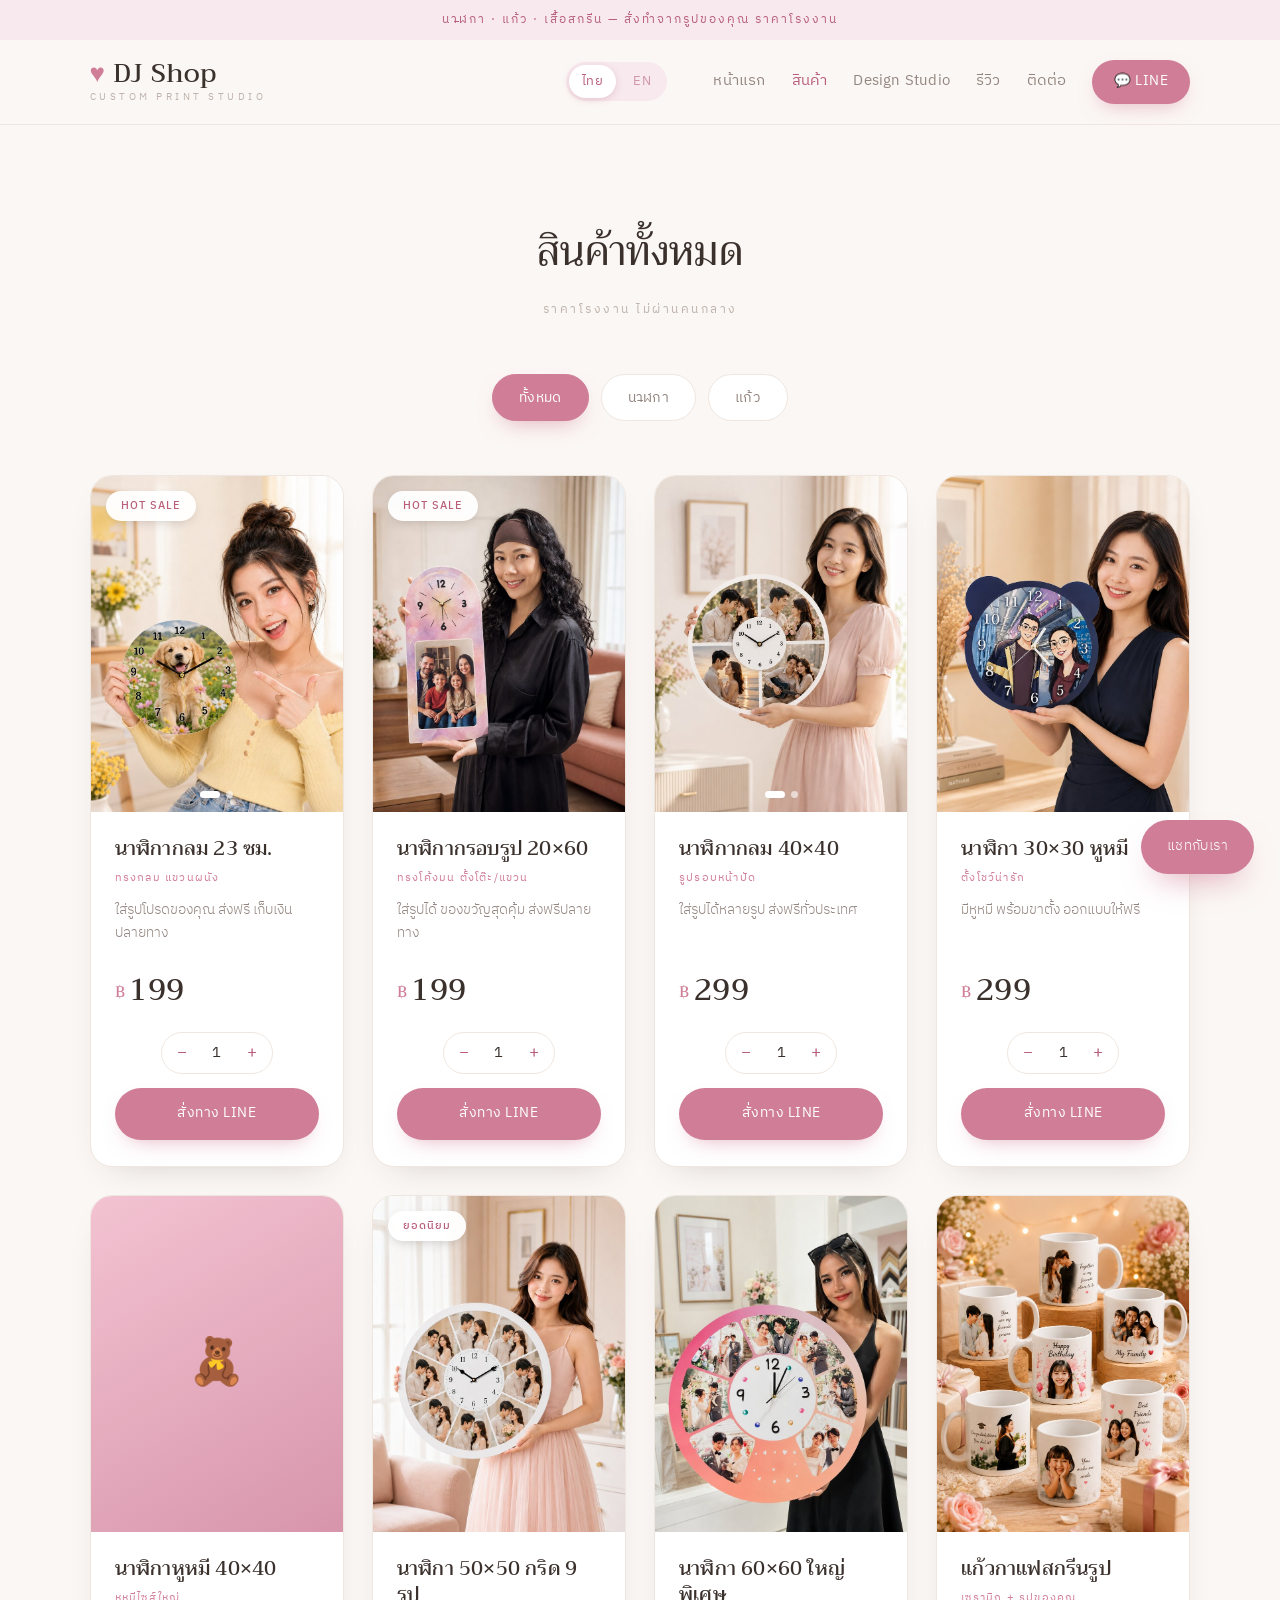
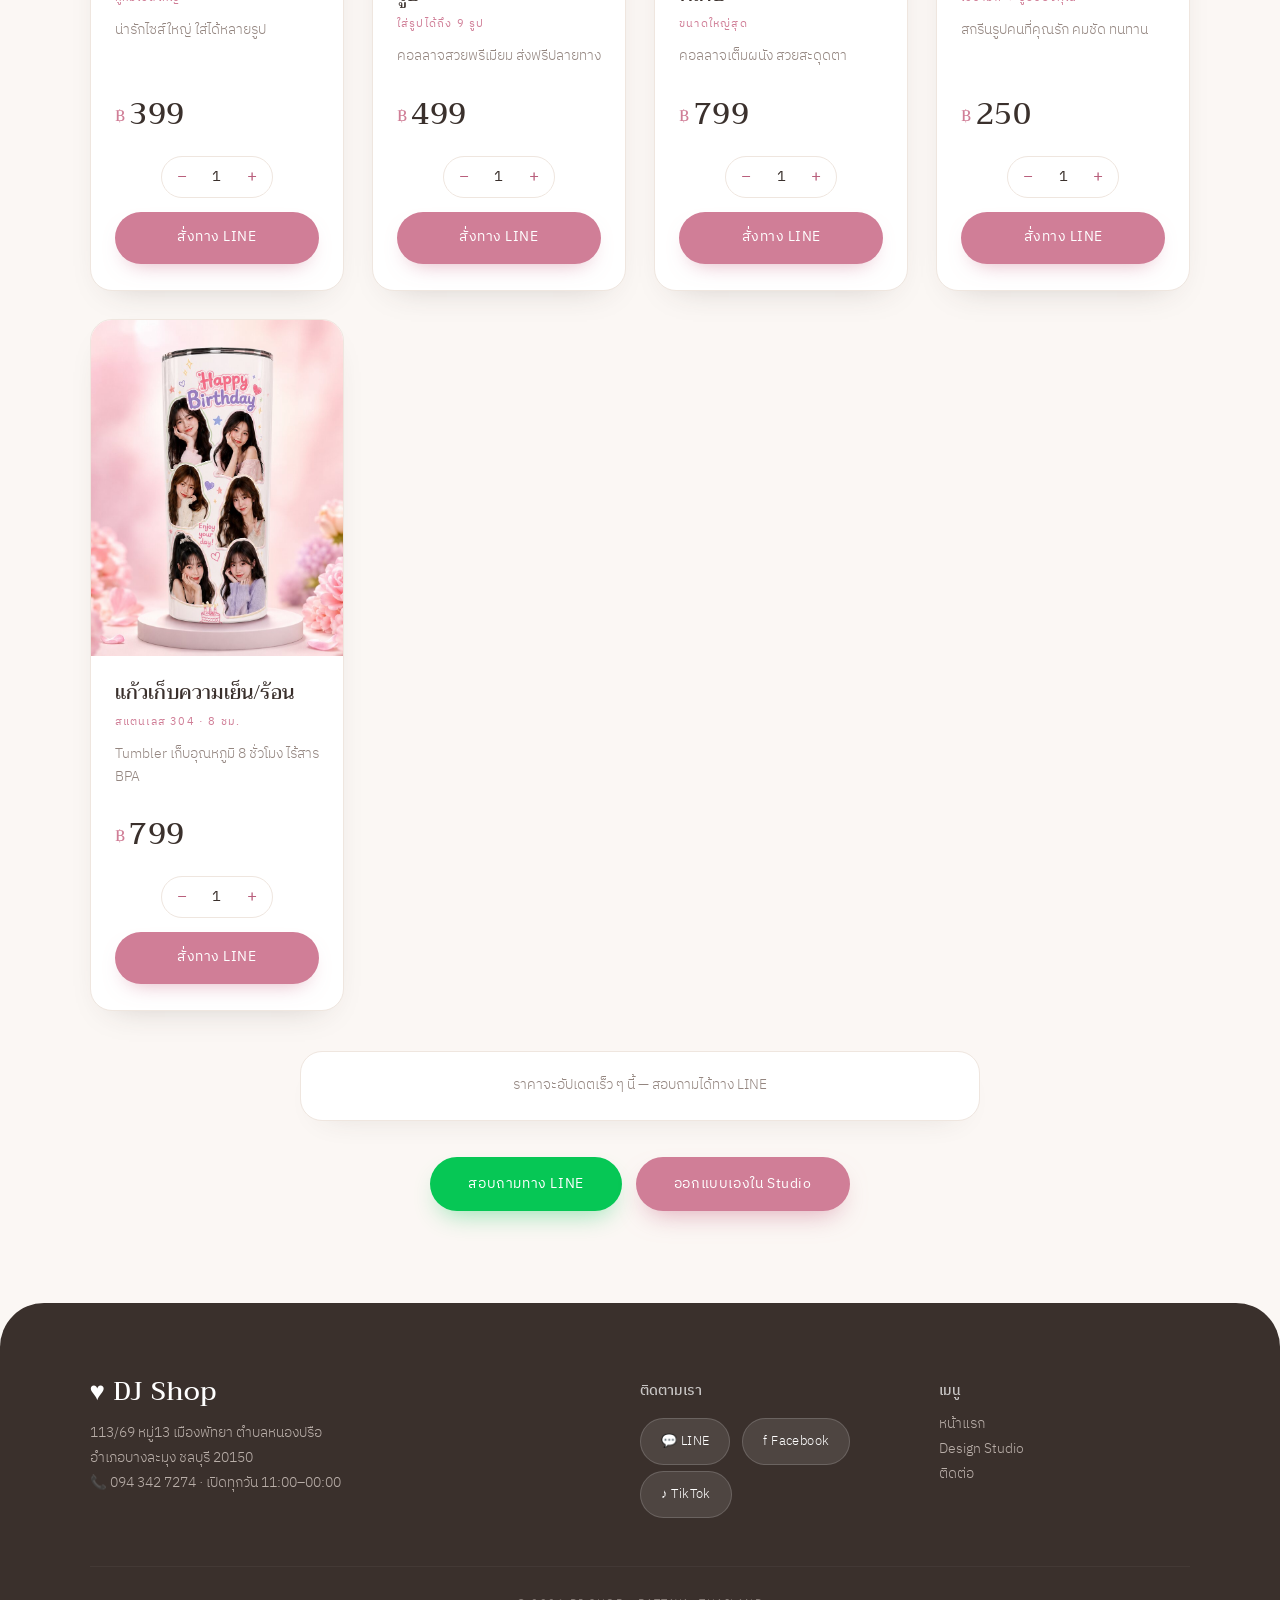
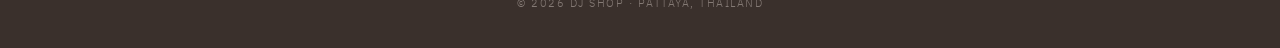
==== commit 0112b798: "Clarify LINE order buttons Rename product CTAs to “Order via LINE” / “สั่งทาง LINE” and bump the i18" ====
--- a/shop.html
+++ b/shop.html
@@ -19,7 +19,7 @@
 <meta name="twitter:card" content="summary_large_image">
 <meta name="theme-color" content="#D07E97">
 <link href="https://fonts.googleapis.com/css2?family=Trirong:ital,wght@0,300;0,400;0,500;0,600;1,400&family=IBM+Plex+Sans+Thai:wght@300;400;500;600&display=swap" rel="stylesheet">
-<link rel="stylesheet" href="style.css?v=11">
+<link rel="stylesheet" href="style.css?v=12">
 <script type="application/ld+json">
 {"@context":"https://schema.org","@type":"ItemList","name":"สินค้าทั้งหมด DJ Shop","numberOfItems":9,"itemListElement":[{"@type":"ListItem","position":1,"item":{"@type":"Product","name":"นาฬิกากลม 23 ซม.","description":"ทรงกลม แขวนผนัง — ใส่รูปโปรดของคุณ ส่งฟรี เก็บเงินปลายทาง","category":"นาฬิกาติดผนัง","brand":{"@type":"Brand","name":"DJ Shop"},"offers":{"@type":"Offer","price":"199","priceCurrency":"THB","availability":"https://schema.org/InStock","itemCondition":"https://schema.org/NewCondition","url":"https://pattayacustomprint.com/shop.html#clocks","seller":{"@type":"Organization","name":"DJ Shop"},"shippingDetails":{"@type":"OfferShippingDetails","shippingRate":{"@type":"MonetaryAmount","value":"0","currency":"THB"},"shippingDestination":{"@type":"DefinedRegion","addressCountry":"TH"}}},"image":"https://pattayacustomprint.com/img/round-1.jpg"}},{"@type":"ListItem","position":2,"item":{"@type":"Product","name":"นาฬิกากรอบรูป 20×60","description":"ทรงโค้งมน ตั้งโต๊ะ/แขวน — ใส่รูปได้ ของขวัญสุดคุ้ม ส่งฟรีปลายทาง","category":"นาฬิกาติดผนัง","brand":{"@type":"Brand","name":"DJ Shop"},"offers":{"@type":"Offer","price":"199","priceCurrency":"THB","availability":"https://schema.org/InStock","itemCondition":"https://schema.org/NewCondition","url":"https://pattayacustomprint.com/shop.html#clocks","seller":{"@type":"Organization","name":"DJ Shop"},"shippingDetails":{"@type":"OfferShippingDetails","shippingRate":{"@type":"MonetaryAmount","value":"0","currency":"THB"},"shippingDestination":{"@type":"DefinedRegion","addressCountry":"TH"}}},"image":"https://pattayacustomprint.com/img/c2060-1.jpg"}},{"@type":"ListItem","position":3,"item":{"@type":"Product","name":"นาฬิกากลม 40×40","description":"รูปรอบหน้าปัด — ใส่รูปได้หลายรูป ส่งฟรีทั่วประเทศ","category":"นาฬิกาติดผนัง","brand":{"@type":"Brand","name":"DJ Shop"},"offers":{"@type":"Offer","price":"299","priceCurrency":"THB","availability":"https://schema.org/InStock","itemCondition":"https://schema.org/NewCondition","url":"https://pattayacustomprint.com/shop.html#clocks","seller":{"@type":"Organization","name":"DJ Shop"},"shippingDetails":{"@type":"OfferShippingDetails","shippingRate":{"@type":"MonetaryAmount","value":"0","currency":"THB"},"shippingDestination":{"@type":"DefinedRegion","addressCountry":"TH"}}},"image":"https://pattayacustomprint.com/img/c4040-1.jpg"}},{"@type":"ListItem","position":4,"item":{"@type":"Product","name":"นาฬิกา 30×30 หูหมี","description":"ตั้งโชว์น่ารัก — มีหูหมี พร้อมขาตั้ง ออกแบบให้ฟรี","category":"นาฬิกาติดผนัง","brand":{"@type":"Brand","name":"DJ Shop"},"offers":{"@type":"Offer","price":"299","priceCurrency":"THB","availability":"https://schema.org/InStock","itemCondition":"https://schema.org/NewCondition","url":"https://pattayacustomprint.com/shop.html#clocks","seller":{"@type":"Organization","name":"DJ Shop"},"shippingDetails":{"@type":"OfferShippingDetails","shippingRate":{"@type":"MonetaryAmount","value":"0","currency":"THB"},"shippingDestination":{"@type":"DefinedRegion","addressCountry":"TH"}}},"image":"https://pattayacustomprint.com/img/bear30-1.jpg"}},{"@type":"ListItem","position":5,"item":{"@type":"Product","name":"นาฬิกาหูหมี 40×40","description":"หูหมีไซส์ใหญ่ — น่ารักไซส์ใหญ่ ใส่ได้หลายรูป","category":"นาฬิกาติดผนัง","brand":{"@type":"Brand","name":"DJ Shop"},"offers":{"@type":"Offer","price":"399","priceCurrency":"THB","availability":"https://schema.org/InStock","itemCondition":"https://schema.org/NewCondition","url":"https://pattayacustomprint.com/shop.html#clocks","seller":{"@type":"Organization","name":"DJ Shop"},"shippingDetails":{"@type":"OfferShippingDetails","shippingRate":{"@type":"MonetaryAmount","value":"0","currency":"THB"},"shippingDestination":{"@type":"DefinedRegion","addressCountry":"TH"}}}}},{"@type":"ListItem","position":6,"item":{"@type":"Product","name":"นาฬิกา 50×50 กริด 9 รูป","description":"ใส่รูปได้ถึง 9 รูป — คอลลาจสวยพรีเมียม ส่งฟรีปลายทาง","category":"นาฬิกาติดผนัง","brand":{"@type":"Brand","name":"DJ Shop"},"offers":{"@type":"Offer","price":"499","priceCurrency":"THB","availability":"https://schema.org/InStock","itemCondition":"https://schema.org/NewCondition","url":"https://pattayacustomprint.com/shop.html#clocks","seller":{"@type":"Organization","name":"DJ Shop"},"shippingDetails":{"@type":"OfferShippingDetails","shippingRate":{"@type":"MonetaryAmount","value":"0","currency":"THB"},"shippingDestination":{"@type":"DefinedRegion","addressCountry":"TH"}}},"image":"https://pattayacustomprint.com/img/c5050-1.jpg"}},{"@type":"ListItem","position":7,"item":{"@type":"Product","name":"นาฬิกา 60×60 ใหญ่พิเศษ","description":"ขนาดใหญ่สุด — คอลลาจเต็มผนัง สวยสะดุดตา","category":"นาฬิกาติดผนัง","brand":{"@type":"Brand","name":"DJ Shop"},"offers":{"@type":"Offer","price":"799","priceCurrency":"THB","availability":"https://schema.org/InStock","itemCondition":"https://schema.org/NewCondition","url":"https://pattayacustomprint.com/shop.html#clocks","seller":{"@type":"Organization","name":"DJ Shop"},"shippingDetails":{"@type":"OfferShippingDetails","shippingRate":{"@type":"MonetaryAmount","value":"0","currency":"THB"},"shippingDestination":{"@type":"DefinedRegion","addressCountry":"TH"}}},"image":"https://pattayacustomprint.com/img/c6060-1.jpg"}},{"@type":"ListItem","position":8,"item":{"@type":"Product","name":"แก้วกาแฟสกรีนรูป","description":"เซรามิก + รูปของคุณ — สกรีนรูปคนที่คุณรัก คมชัด ทนทาน","category":"แก้วสกรีน","brand":{"@type":"Brand","name":"DJ Shop"},"offers":{"@type":"Offer","price":"250","priceCurrency":"THB","availability":"https://schema.org/InStock","itemCondition":"https://schema.org/NewCondition","url":"https://pattayacustomprint.com/shop.html#mugs","seller":{"@type":"Organization","name":"DJ Shop"},"shippingDetails":{"@type":"OfferShippingDetails","shippingRate":{"@type":"MonetaryAmount","value":"0","currency":"THB"},"shippingDestination":{"@type":"DefinedRegion","addressCountry":"TH"}}},"image":"https://pattayacustomprint.com/img/mug250-1.jpg"}},{"@type":"ListItem","position":9,"item":{"@type":"Product","name":"แก้วเก็บความเย็น/ร้อน","description":"สแตนเลส 304 · 8 ชม. — Tumbler เก็บอุณหภูมิ 8 ชั่วโมง ไร้สาร BPA","category":"แก้วสกรีน","brand":{"@type":"Brand","name":"DJ Shop"},"offers":{"@type":"Offer","price":"799","priceCurrency":"THB","availability":"https://schema.org/InStock","itemCondition":"https://schema.org/NewCondition","url":"https://pattayacustomprint.com/shop.html#mugs","seller":{"@type":"Organization","name":"DJ Shop"},"shippingDetails":{"@type":"OfferShippingDetails","shippingRate":{"@type":"MonetaryAmount","value":"0","currency":"THB"},"shippingDestination":{"@type":"DefinedRegion","addressCountry":"TH"}}},"image":"https://pattayacustomprint.com/img/mug799-1.jpg"}}]}
 </script>
@@ -56,19 +56,19 @@
   </div>
 
   <div class="cards" id="grid">
-    <div class="card" data-cat="clocks" id="clocks"><div class="img p34" data-gallery="img/round-1.jpg?v=3,img/round-2.jpg?v=3"><span class="badge" data-i18n="badge.sale">HOT SALE 🔥</span></div><div class="body"><h3 data-i18n="clround">นาฬิกากลม 23 ซม.</h3><div class="en" data-i18n="clrounds">ทรงกลม แขวนผนัง</div><p data-i18n="clroundd">ใส่รูปโปรดของคุณ ส่งฟรี เก็บเงินปลายทาง</p><span class="price-lg"><span class="cur">฿</span>199</span><a class="btn-buy" href="#" data-i18n="btn.buy">🛒 สั่งซื้อเลย</a></div></div>
-    <div class="card" data-cat="clocks"><div class="img p34" data-gallery="img/c2060-1.jpg?v=3"><span class="badge" data-i18n="badge.sale">HOT SALE 🔥</span></div><div class="body"><h3 data-i18n="cl20">นาฬิกากรอบรูป 20×60</h3><div class="en" data-i18n="cl20s">ทรงโค้งมน ตั้งโต๊ะ/แขวน</div><p data-i18n="cl20d">ใส่รูปได้ ของขวัญสุดคุ้ม ส่งฟรีปลายทาง</p><span class="price-lg"><span class="cur">฿</span>199</span><a class="btn-buy" href="#" data-i18n="btn.buy">🛒 สั่งซื้อเลย</a></div></div>
-    <div class="card" data-cat="clocks"><div class="img p34" data-gallery="img/c4040-1.jpg?v=3,img/c4040-2.jpg?v=3"></div><div class="body"><h3 data-i18n="cl40">นาฬิกากลม 40×40</h3><div class="en" data-i18n="cl40s">รูปรอบหน้าปัด</div><p data-i18n="cl40d">ใส่รูปได้หลายรูป ส่งฟรีทั่วประเทศ</p><span class="price-lg"><span class="cur">฿</span>299</span><a class="btn-buy" href="#" data-i18n="btn.buy">🛒 สั่งซื้อเลย</a></div></div>
-    <div class="card" data-cat="clocks"><div class="img p34" data-gallery="img/bear30-1.jpg?v=3"></div><div class="body"><h3 data-i18n="cl30">นาฬิกา 30×30 หูหมี</h3><div class="en" data-i18n="cl30s">ตั้งโชว์น่ารัก</div><p data-i18n="cl30d">มีหูหมี พร้อมขาตั้ง ออกแบบให้ฟรี</p><span class="price-lg"><span class="cur">฿</span>299</span><a class="btn-buy" href="#" data-i18n="btn.buy">🛒 สั่งซื้อเลย</a></div></div>
-    <div class="card" data-cat="clocks"><div class="img" style="background:linear-gradient(150deg,#f3c3d2,#d795ab)">🧸</div><div class="body"><h3 data-i18n="clbear40">นาฬิกาหูหมี 40×40</h3><div class="en" data-i18n="clbear40s">หูหมีไซส์ใหญ่</div><p data-i18n="clbear40d">น่ารักไซส์ใหญ่ ใส่ได้หลายรูป</p><span class="price-lg"><span class="cur">฿</span>399</span><a class="btn-buy" href="#" data-i18n="btn.buy">🛒 สั่งซื้อเลย</a></div></div>
-    <div class="card" data-cat="clocks"><div class="img p34" data-gallery="img/c5050-1.jpg?v=3"><span class="badge" data-i18n="badge.gift">ของขวัญยอดฮิต</span></div><div class="body"><h3 data-i18n="cl50">นาฬิกา 50×50 กริด 9 รูป</h3><div class="en" data-i18n="cl50s">ใส่รูปได้ถึง 9 รูป</div><p data-i18n="cl50d">คอลลาจสวยพรีเมียม ส่งฟรีปลายทาง</p><span class="price-lg"><span class="cur">฿</span>499</span><a class="btn-buy" href="#" data-i18n="btn.buy">🛒 สั่งซื้อเลย</a></div></div>
+    <div class="card" data-cat="clocks" id="clocks"><div class="img p34" data-gallery="img/round-1.jpg?v=3,img/round-2.jpg?v=3"><span class="badge" data-i18n="badge.sale">HOT SALE 🔥</span></div><div class="body"><h3 data-i18n="clround">นาฬิกากลม 23 ซม.</h3><div class="en" data-i18n="clrounds">ทรงกลม แขวนผนัง</div><p data-i18n="clroundd">ใส่รูปโปรดของคุณ ส่งฟรี เก็บเงินปลายทาง</p><span class="price-lg"><span class="cur">฿</span>199</span><a class="btn-buy" href="#" data-i18n="btn.buy">สั่งทาง LINE</a></div></div>
+    <div class="card" data-cat="clocks"><div class="img p34" data-gallery="img/c2060-1.jpg?v=3"><span class="badge" data-i18n="badge.sale">HOT SALE 🔥</span></div><div class="body"><h3 data-i18n="cl20">นาฬิกากรอบรูป 20×60</h3><div class="en" data-i18n="cl20s">ทรงโค้งมน ตั้งโต๊ะ/แขวน</div><p data-i18n="cl20d">ใส่รูปได้ ของขวัญสุดคุ้ม ส่งฟรีปลายทาง</p><span class="price-lg"><span class="cur">฿</span>199</span><a class="btn-buy" href="#" data-i18n="btn.buy">สั่งทาง LINE</a></div></div>
+    <div class="card" data-cat="clocks"><div class="img p34" data-gallery="img/c4040-1.jpg?v=3,img/c4040-2.jpg?v=3"></div><div class="body"><h3 data-i18n="cl40">นาฬิกากลม 40×40</h3><div class="en" data-i18n="cl40s">รูปรอบหน้าปัด</div><p data-i18n="cl40d">ใส่รูปได้หลายรูป ส่งฟรีทั่วประเทศ</p><span class="price-lg"><span class="cur">฿</span>299</span><a class="btn-buy" href="#" data-i18n="btn.buy">สั่งทาง LINE</a></div></div>
+    <div class="card" data-cat="clocks"><div class="img p34" data-gallery="img/bear30-1.jpg?v=3"></div><div class="body"><h3 data-i18n="cl30">นาฬิกา 30×30 หูหมี</h3><div class="en" data-i18n="cl30s">ตั้งโชว์น่ารัก</div><p data-i18n="cl30d">มีหูหมี พร้อมขาตั้ง ออกแบบให้ฟรี</p><span class="price-lg"><span class="cur">฿</span>299</span><a class="btn-buy" href="#" data-i18n="btn.buy">สั่งทาง LINE</a></div></div>
+    <div class="card" data-cat="clocks"><div class="img" style="background:linear-gradient(150deg,#f3c3d2,#d795ab)">🧸</div><div class="body"><h3 data-i18n="clbear40">นาฬิกาหูหมี 40×40</h3><div class="en" data-i18n="clbear40s">หูหมีไซส์ใหญ่</div><p data-i18n="clbear40d">น่ารักไซส์ใหญ่ ใส่ได้หลายรูป</p><span class="price-lg"><span class="cur">฿</span>399</span><a class="btn-buy" href="#" data-i18n="btn.buy">สั่งทาง LINE</a></div></div>
+    <div class="card" data-cat="clocks"><div class="img p34" data-gallery="img/c5050-1.jpg?v=3"><span class="badge" data-i18n="badge.gift">ของขวัญยอดฮิต</span></div><div class="body"><h3 data-i18n="cl50">นาฬิกา 50×50 กริด 9 รูป</h3><div class="en" data-i18n="cl50s">ใส่รูปได้ถึง 9 รูป</div><p data-i18n="cl50d">คอลลาจสวยพรีเมียม ส่งฟรีปลายทาง</p><span class="price-lg"><span class="cur">฿</span>499</span><a class="btn-buy" href="#" data-i18n="btn.buy">สั่งทาง LINE</a></div></div>
 <!-- ВРЕМЕННО СКРЫТО: нет реальных фото. Прислать снимки календаря и коллажа -> вернуть карточки и заменить img/cal-1.jpg, img/collage-1.jpg
-    <div class="card" data-cat="clocks" data-sizes='[{"s":"20×60 ซม.","p":299},{"s":"30×60 ซม.","p":499},{"s":"40×60 ซม.","p":599}]'><div class="img p34" data-gallery="img/cal-1.jpg?v=1"><span class="badge" data-i18n="badge.gift">ยอดนิยม</span></div><div class="body"><h3 data-i18n="clcal">กรอบรูปพร้อมนาฬิกา + ปฏิทิน</h3><div class="en" data-i18n="clcals">ทรงโค้ง โทนชมพู</div><p data-i18n="clcald">ใส่รูป ชื่อ และวันสำคัญ พร้อมปฏิทินในตัว เลือกได้ 3 ขนาด</p><span class="price-lg"><span class="cur">฿</span>299</span><a class="btn-buy" href="#" data-i18n="btn.buy">สั่งซื้อเลย</a></div></div>
-    <div class="card" data-cat="clocks" data-sizes='[{"s":"20×30 ซม.","p":299},{"s":"30×40 ซม.","p":399},{"s":"40×60 ซม.","p":599},{"s":"60×70 ซม.","p":799},{"s":"60×80 ซม.","p":999}]'><div class="img p34" data-gallery="img/collage-1.jpg?v=1"></div><div class="body"><h3 data-i18n="clcollage">กรอบรูปพร้อมนาฬิกา คอลลาจ</h3><div class="en" data-i18n="clcollages">ทรงสี่เหลี่ยม โทนชมพู</div><p data-i18n="clcolladed">ใส่รูปครอบครัวหลายรูป พร้อมชื่อและวันที่ มี 5 ขนาดให้เลือก</p><span class="price-lg"><span class="cur">฿</span>299</span><a class="btn-buy" href="#" data-i18n="btn.buy">สั่งซื้อเลย</a></div></div>
+    <div class="card" data-cat="clocks" data-sizes='[{"s":"20×60 ซม.","p":299},{"s":"30×60 ซม.","p":499},{"s":"40×60 ซม.","p":599}]'><div class="img p34" data-gallery="img/cal-1.jpg?v=1"><span class="badge" data-i18n="badge.gift">ยอดนิยม</span></div><div class="body"><h3 data-i18n="clcal">กรอบรูปพร้อมนาฬิกา + ปฏิทิน</h3><div class="en" data-i18n="clcals">ทรงโค้ง โทนชมพู</div><p data-i18n="clcald">ใส่รูป ชื่อ และวันสำคัญ พร้อมปฏิทินในตัว เลือกได้ 3 ขนาด</p><span class="price-lg"><span class="cur">฿</span>299</span><a class="btn-buy" href="#" data-i18n="btn.buy">สั่งทาง LINE</a></div></div>
+    <div class="card" data-cat="clocks" data-sizes='[{"s":"20×30 ซม.","p":299},{"s":"30×40 ซม.","p":399},{"s":"40×60 ซม.","p":599},{"s":"60×70 ซม.","p":799},{"s":"60×80 ซม.","p":999}]'><div class="img p34" data-gallery="img/collage-1.jpg?v=1"></div><div class="body"><h3 data-i18n="clcollage">กรอบรูปพร้อมนาฬิกา คอลลาจ</h3><div class="en" data-i18n="clcollages">ทรงสี่เหลี่ยม โทนชมพู</div><p data-i18n="clcolladed">ใส่รูปครอบครัวหลายรูป พร้อมชื่อและวันที่ มี 5 ขนาดให้เลือก</p><span class="price-lg"><span class="cur">฿</span>299</span><a class="btn-buy" href="#" data-i18n="btn.buy">สั่งทาง LINE</a></div></div>
 КОНЕЦ ВРЕМЕННО СКРЫТОГО БЛОКА -->
-    <div class="card" data-cat="clocks"><div class="img p34" data-gallery="img/c6060-1.jpg?v=3"></div><div class="body"><h3 data-i18n="cl60">นาฬิกา 60×60 ใหญ่พิเศษ</h3><div class="en" data-i18n="cl60s">ขนาดใหญ่สุด</div><p data-i18n="cl60d">คอลลาจเต็มผนัง สวยสะดุดตา</p><span class="price-lg"><span class="cur">฿</span>799</span><a class="btn-buy" href="#" data-i18n="btn.buy">🛒 สั่งซื้อเลย</a></div></div>
-    <div class="card" data-cat="mugs" id="mugs"><div class="img p34" data-gallery="img/mug250-1.jpg?v=3"></div><div class="body"><h3 data-i18n="mug250">แก้วกาแฟสกรีนรูป</h3><div class="en" data-i18n="mug250s">เซรามิก + รูปของคุณ</div><p data-i18n="mug250d">สกรีนรูปคนที่คุณรัก คมชัด ทนทาน</p><span class="price-lg"><span class="cur">฿</span>250</span><a class="btn-buy" href="#" data-i18n="btn.buy">🛒 สั่งซื้อเลย</a></div></div>
-    <div class="card" data-cat="mugs"><div class="img p34" data-gallery="img/mug799-1.jpg?v=3"></div><div class="body"><h3 data-i18n="mug799">แก้วเก็บความเย็น/ร้อน</h3><div class="en" data-i18n="mug799s">สแตนเลส 304 · 8 ชม.</div><p data-i18n="mug799d">Tumbler เก็บอุณหภูมิ 8 ชั่วโมง ไร้สาร BPA</p><span class="price-lg"><span class="cur">฿</span>799</span><a class="btn-buy" href="#" data-i18n="btn.buy">🛒 สั่งซื้อเลย</a></div></div>
+    <div class="card" data-cat="clocks"><div class="img p34" data-gallery="img/c6060-1.jpg?v=3"></div><div class="body"><h3 data-i18n="cl60">นาฬิกา 60×60 ใหญ่พิเศษ</h3><div class="en" data-i18n="cl60s">ขนาดใหญ่สุด</div><p data-i18n="cl60d">คอลลาจเต็มผนัง สวยสะดุดตา</p><span class="price-lg"><span class="cur">฿</span>799</span><a class="btn-buy" href="#" data-i18n="btn.buy">สั่งทาง LINE</a></div></div>
+    <div class="card" data-cat="mugs" id="mugs"><div class="img p34" data-gallery="img/mug250-1.jpg?v=3"></div><div class="body"><h3 data-i18n="mug250">แก้วกาแฟสกรีนรูป</h3><div class="en" data-i18n="mug250s">เซรามิก + รูปของคุณ</div><p data-i18n="mug250d">สกรีนรูปคนที่คุณรัก คมชัด ทนทาน</p><span class="price-lg"><span class="cur">฿</span>250</span><a class="btn-buy" href="#" data-i18n="btn.buy">สั่งทาง LINE</a></div></div>
+    <div class="card" data-cat="mugs"><div class="img p34" data-gallery="img/mug799-1.jpg?v=3"></div><div class="body"><h3 data-i18n="mug799">แก้วเก็บความเย็น/ร้อน</h3><div class="en" data-i18n="mug799s">สแตนเลส 304 · 8 ชม.</div><p data-i18n="mug799d">Tumbler เก็บอุณหภูมิ 8 ชั่วโมง ไร้สาร BPA</p><span class="price-lg"><span class="cur">฿</span>799</span><a class="btn-buy" href="#" data-i18n="btn.buy">สั่งทาง LINE</a></div></div>
   </div>
 
   <div class="note" data-i18n="shop.note">📌 ราคาจะอัปเดตเร็ว ๆ นี้ — สอบถามราคาได้เลยทาง LINE</div>
@@ -103,8 +103,8 @@
 
 <a class="chat" href="#" data-i18n="chat">💬 แชทกับเรา</a>
 
-<script src="i18n.js?v=8"></script>
-<script src="order.js?v=6"></script>
+<script src="i18n.js?v=11"></script>
+<script src="order.js?v=7"></script>
 <script>
 const btns=document.querySelectorAll('.fbtn'),cards=document.querySelectorAll('#grid .card');
 btns.forEach(b=>b.addEventListener('click',()=>{
--- a/style.css
+++ b/style.css
@@ -219,3 +219,36 @@
 .faq-a{padding:0 26px 22px;color:var(--muted);font-weight:300;line-height:1.85;font-size:15px}
 .faq-a p{margin:0}
 @media(max-width:600px){.faq-item summary{padding:17px 20px;font-size:15px}.faq-a{padding:0 20px 18px;font-size:14px}}
+
+/* ================= QUIZ — подбор товара ================= */
+.hero-quiz{text-align:center;padding:70px 7% 40px}
+.hero-quiz h1{font-size:46px;font-family:'Trirong',serif;font-weight:400;color:var(--ink);line-height:1.18;letter-spacing:.4px;margin-bottom:14px}
+.hero-quiz .lead{max-width:520px;margin:0 auto 34px;color:var(--muted);font-size:16px;font-weight:300;line-height:1.75}
+.quiz{max-width:760px;margin:0 auto;background:var(--surface);border:1px solid var(--line);border-radius:var(--radius);padding:34px 30px 30px;box-shadow:0 18px 44px -30px rgba(58,48,44,.3)}
+.q-bar{height:3px;background:var(--line);border-radius:3px;margin-bottom:26px;overflow:hidden}
+.q-bar i{display:block;height:100%;background:var(--rose);border-radius:3px;transition:width .45s cubic-bezier(.2,.7,.3,1)}
+.q-title{font-family:'Trirong',serif;font-size:25px;color:var(--ink);margin-bottom:6px;font-weight:400}
+.q-hint{color:var(--faint);font-size:13px;margin-bottom:24px;font-weight:300}
+.q-opts{display:grid;grid-template-columns:repeat(auto-fit,minmax(150px,1fr));gap:12px}
+.q-opt{background:var(--bg);border:1px solid var(--line);border-radius:18px;padding:22px 14px;cursor:pointer;transition:all .25s;text-align:center;font-family:inherit;font-size:15px;color:var(--ink);font-weight:400;line-height:1.5}
+.q-opt:hover{border-color:var(--rose);background:var(--rose-soft);transform:translateY(-3px)}
+.q-opt .ic{display:block;font-size:30px;margin-bottom:9px;line-height:1}
+.q-opt small{display:block;color:var(--muted);font-size:12px;font-weight:300;margin-top:5px}
+.q-back{margin-top:20px;background:none;border:none;color:var(--muted);font-size:14px;cursor:pointer;font-family:inherit;padding:6px}
+.q-back:hover{color:var(--rose-deep)}
+.q-res-head{font-family:'Trirong',serif;font-size:25px;color:var(--ink);margin-bottom:4px}
+.q-res-sub{color:var(--muted);font-size:14px;font-weight:300;margin-bottom:24px}
+.q-cards{display:grid;grid-template-columns:repeat(auto-fit,minmax(190px,1fr));gap:16px;text-align:left}
+.q-cards .card{margin:0}
+.q-again{margin-top:26px;display:flex;gap:12px;justify-content:center;flex-wrap:wrap}
+.quiz-skip{display:inline-block;margin-top:22px;color:var(--muted);font-size:14px;text-decoration:none;border-bottom:1px solid var(--line);padding-bottom:2px}
+.quiz-skip:hover{color:var(--rose-deep);border-color:var(--rose)}
+@media(max-width:600px){
+  .hero-quiz{padding:44px 5% 30px}
+  .hero-quiz h1{font-size:31px}
+  .quiz{padding:24px 18px 22px;border-radius:20px}
+  .q-title{font-size:21px}
+  .q-opts{grid-template-columns:1fr 1fr;gap:10px}
+  .q-opt{padding:18px 10px;font-size:14px}
+  .q-cards{grid-template-columns:1fr 1fr;gap:12px}
+}
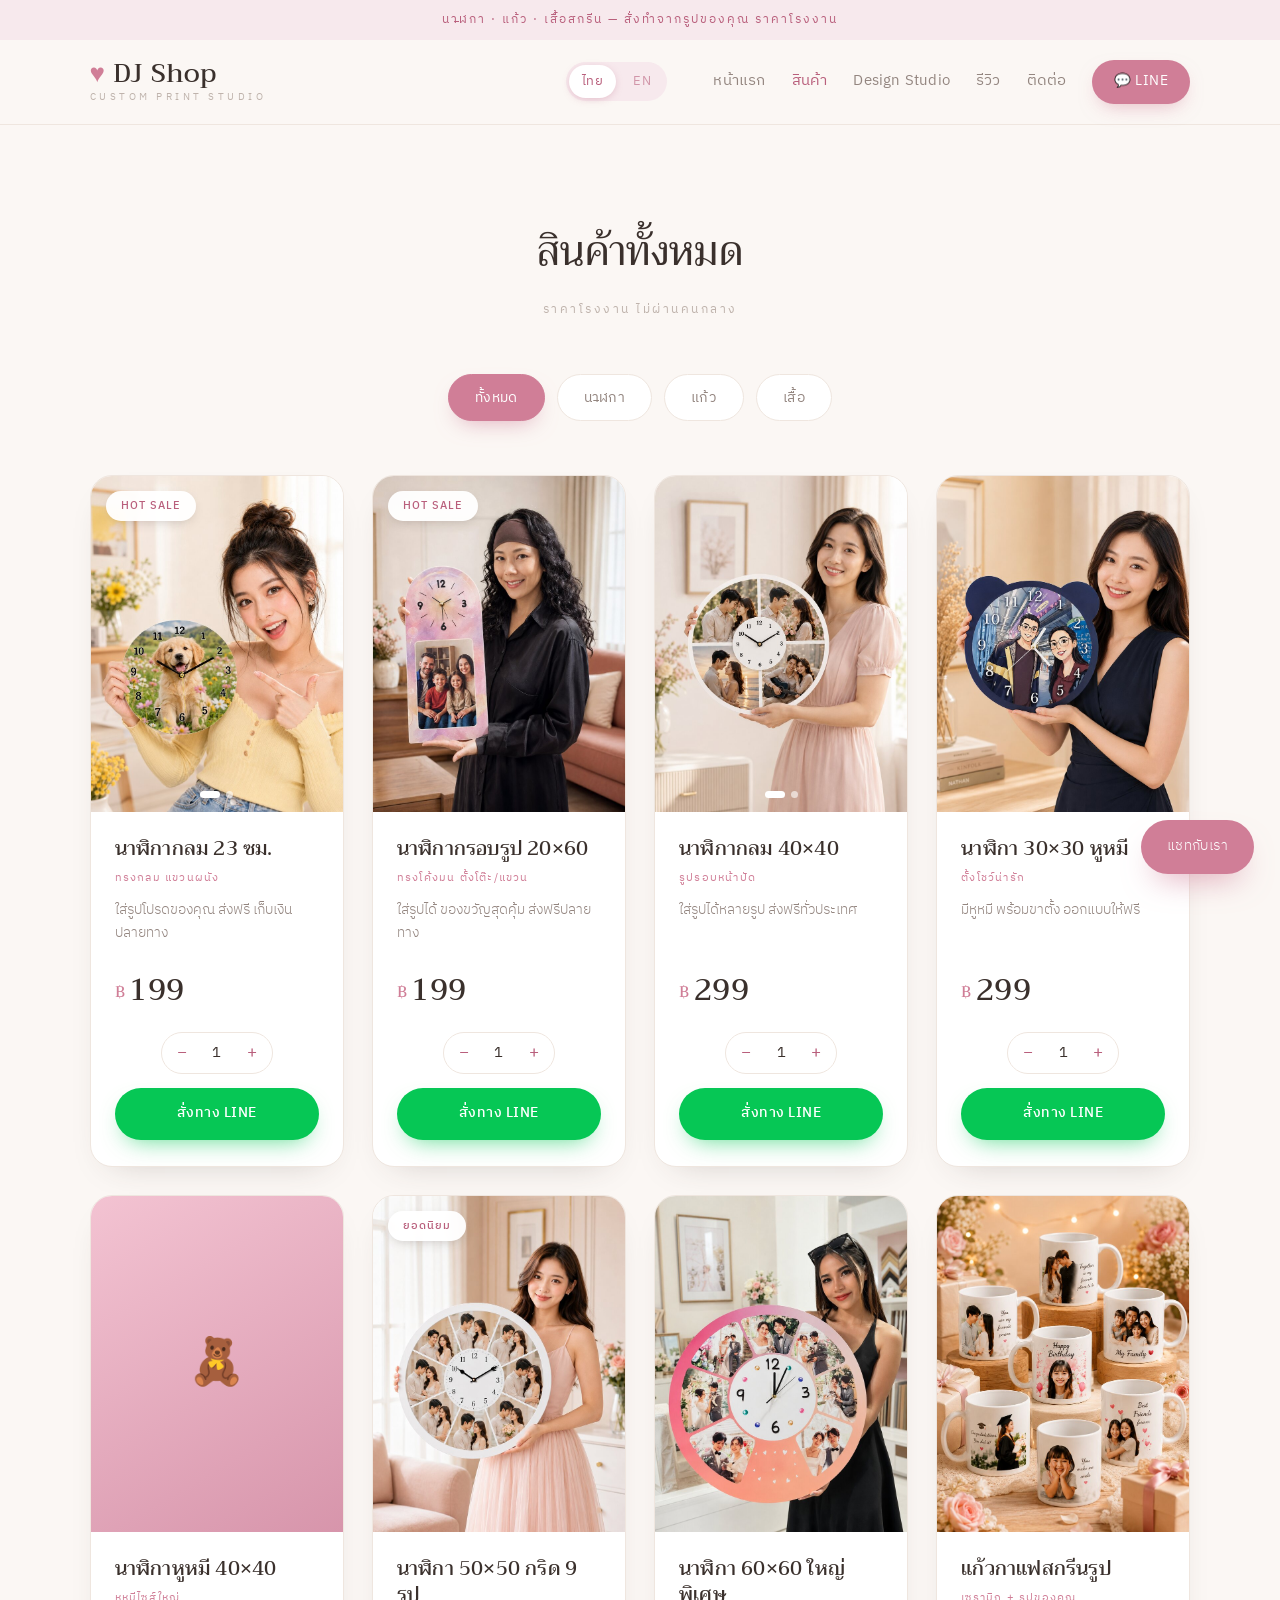
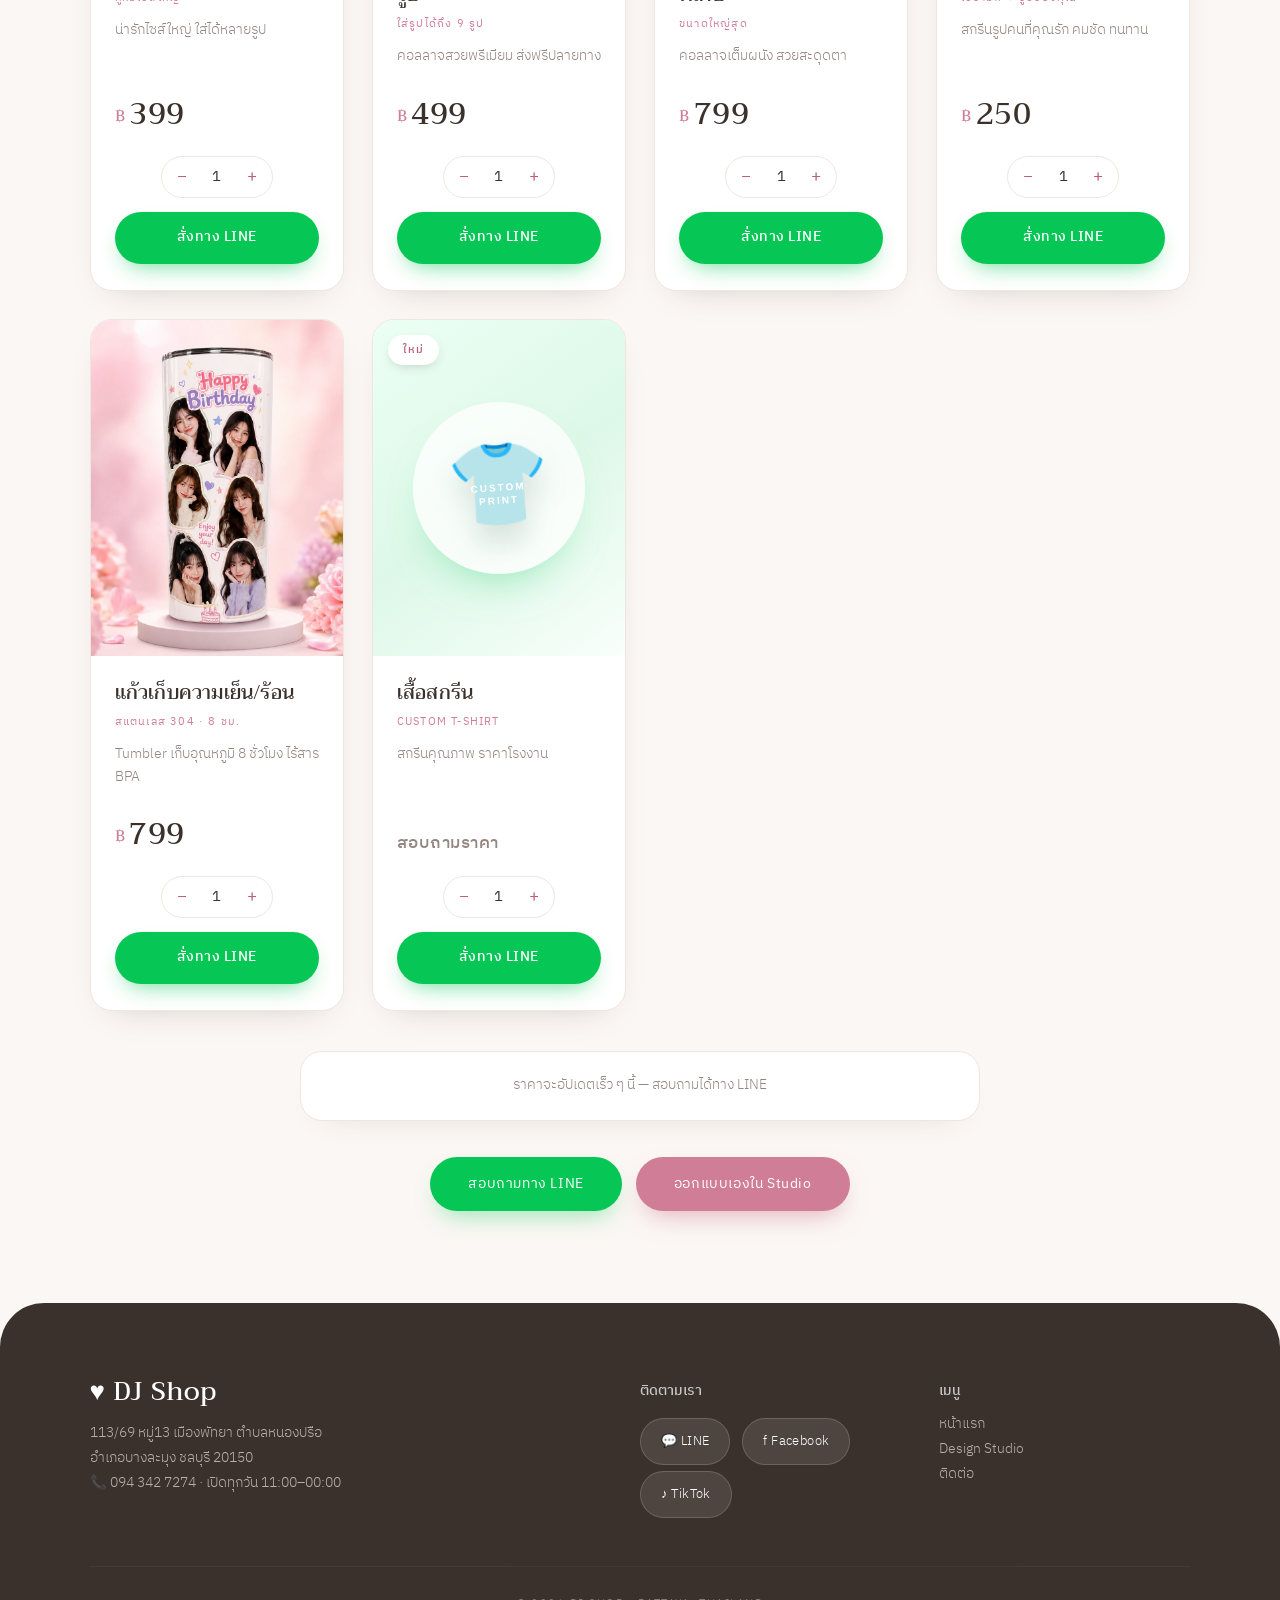
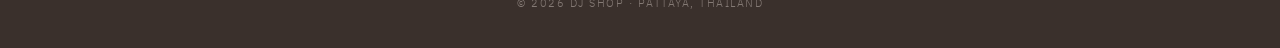
==== commit 6c543564: "Add tees and LINE-green order actions Remove the redundant category tiles below the quiz, add a t-sh" ====
--- a/shop.html
+++ b/shop.html
@@ -3,15 +3,15 @@
 <head>
 <meta charset="UTF-8">
 <meta name="viewport" content="width=device-width, initial-scale=1.0">
-<title>สินค้าทั้งหมด — นาฬิกาสั่งทำ แก้วสกรีนรูป | DJ Shop พัทยา</title>
-<meta name="description" content="นาฬิกากรอบรูปทุกขนาด ฿199–799 และแก้วสกรีนรูป ฿250–799 ใส่รูปของคุณ ออกแบบให้ฟรี ส่งฟรีทั่วประเทศ เก็บเงินปลายทาง">
+<title>สินค้าทั้งหมด — นาฬิกา แก้ว เสื้อสกรีน | DJ Shop พัทยา</title>
+<meta name="description" content="นาฬิกากรอบรูป ฿199–799 แก้วสกรีนรูป ฿250–799 และเสื้อสกรีนตามสั่ง ใส่รูปหรือข้อความของคุณ ราคาโรงงาน สั่งง่ายทาง LINE">
 <link rel="canonical" href="https://pattayacustomprint.com/shop.html">
 <link rel="icon" href="favicon.svg" type="image/svg+xml">
 <meta property="og:type" content="website">
 <meta property="og:site_name" content="DJ Shop">
 <meta property="og:locale" content="th_TH">
-<meta property="og:title" content="สินค้าทั้งหมด — นาฬิกาสั่งทำ แก้วสกรีนรูป | DJ Shop พัทยา">
-<meta property="og:description" content="นาฬิกากรอบรูปทุกขนาด ฿199–799 และแก้วสกรีนรูป ฿250–799 ใส่รูปของคุณ ออกแบบให้ฟรี ส่งฟรีทั่วประเทศ เก็บเงินปลายทาง">
+<meta property="og:title" content="สินค้าทั้งหมด — นาฬิกา แก้ว เสื้อสกรีน | DJ Shop พัทยา">
+<meta property="og:description" content="นาฬิกากรอบรูป แก้วสกรีนรูป และเสื้อสกรีนตามสั่ง ใส่รูปหรือข้อความของคุณ ราคาโรงงาน สั่งง่ายทาง LINE">
 <meta property="og:url" content="https://pattayacustomprint.com/shop.html">
 <meta property="og:image" content="https://pattayacustomprint.com/og-image.jpg">
 <meta property="og:image:width" content="1200">
@@ -19,9 +19,12 @@
 <meta name="twitter:card" content="summary_large_image">
 <meta name="theme-color" content="#D07E97">
 <link href="https://fonts.googleapis.com/css2?family=Trirong:ital,wght@0,300;0,400;0,500;0,600;1,400&family=IBM+Plex+Sans+Thai:wght@300;400;500;600&display=swap" rel="stylesheet">
-<link rel="stylesheet" href="style.css?v=12">
+<link rel="stylesheet" href="style.css?v=13">
 <script type="application/ld+json">
 {"@context":"https://schema.org","@type":"ItemList","name":"สินค้าทั้งหมด DJ Shop","numberOfItems":9,"itemListElement":[{"@type":"ListItem","position":1,"item":{"@type":"Product","name":"นาฬิกากลม 23 ซม.","description":"ทรงกลม แขวนผนัง — ใส่รูปโปรดของคุณ ส่งฟรี เก็บเงินปลายทาง","category":"นาฬิกาติดผนัง","brand":{"@type":"Brand","name":"DJ Shop"},"offers":{"@type":"Offer","price":"199","priceCurrency":"THB","availability":"https://schema.org/InStock","itemCondition":"https://schema.org/NewCondition","url":"https://pattayacustomprint.com/shop.html#clocks","seller":{"@type":"Organization","name":"DJ Shop"},"shippingDetails":{"@type":"OfferShippingDetails","shippingRate":{"@type":"MonetaryAmount","value":"0","currency":"THB"},"shippingDestination":{"@type":"DefinedRegion","addressCountry":"TH"}}},"image":"https://pattayacustomprint.com/img/round-1.jpg"}},{"@type":"ListItem","position":2,"item":{"@type":"Product","name":"นาฬิกากรอบรูป 20×60","description":"ทรงโค้งมน ตั้งโต๊ะ/แขวน — ใส่รูปได้ ของขวัญสุดคุ้ม ส่งฟรีปลายทาง","category":"นาฬิกาติดผนัง","brand":{"@type":"Brand","name":"DJ Shop"},"offers":{"@type":"Offer","price":"199","priceCurrency":"THB","availability":"https://schema.org/InStock","itemCondition":"https://schema.org/NewCondition","url":"https://pattayacustomprint.com/shop.html#clocks","seller":{"@type":"Organization","name":"DJ Shop"},"shippingDetails":{"@type":"OfferShippingDetails","shippingRate":{"@type":"MonetaryAmount","value":"0","currency":"THB"},"shippingDestination":{"@type":"DefinedRegion","addressCountry":"TH"}}},"image":"https://pattayacustomprint.com/img/c2060-1.jpg"}},{"@type":"ListItem","position":3,"item":{"@type":"Product","name":"นาฬิกากลม 40×40","description":"รูปรอบหน้าปัด — ใส่รูปได้หลายรูป ส่งฟรีทั่วประเทศ","category":"นาฬิกาติดผนัง","brand":{"@type":"Brand","name":"DJ Shop"},"offers":{"@type":"Offer","price":"299","priceCurrency":"THB","availability":"https://schema.org/InStock","itemCondition":"https://schema.org/NewCondition","url":"https://pattayacustomprint.com/shop.html#clocks","seller":{"@type":"Organization","name":"DJ Shop"},"shippingDetails":{"@type":"OfferShippingDetails","shippingRate":{"@type":"MonetaryAmount","value":"0","currency":"THB"},"shippingDestination":{"@type":"DefinedRegion","addressCountry":"TH"}}},"image":"https://pattayacustomprint.com/img/c4040-1.jpg"}},{"@type":"ListItem","position":4,"item":{"@type":"Product","name":"นาฬิกา 30×30 หูหมี","description":"ตั้งโชว์น่ารัก — มีหูหมี พร้อมขาตั้ง ออกแบบให้ฟรี","category":"นาฬิกาติดผนัง","brand":{"@type":"Brand","name":"DJ Shop"},"offers":{"@type":"Offer","price":"299","priceCurrency":"THB","availability":"https://schema.org/InStock","itemCondition":"https://schema.org/NewCondition","url":"https://pattayacustomprint.com/shop.html#clocks","seller":{"@type":"Organization","name":"DJ Shop"},"shippingDetails":{"@type":"OfferShippingDetails","shippingRate":{"@type":"MonetaryAmount","value":"0","currency":"THB"},"shippingDestination":{"@type":"DefinedRegion","addressCountry":"TH"}}},"image":"https://pattayacustomprint.com/img/bear30-1.jpg"}},{"@type":"ListItem","position":5,"item":{"@type":"Product","name":"นาฬิกาหูหมี 40×40","description":"หูหมีไซส์ใหญ่ — น่ารักไซส์ใหญ่ ใส่ได้หลายรูป","category":"นาฬิกาติดผนัง","brand":{"@type":"Brand","name":"DJ Shop"},"offers":{"@type":"Offer","price":"399","priceCurrency":"THB","availability":"https://schema.org/InStock","itemCondition":"https://schema.org/NewCondition","url":"https://pattayacustomprint.com/shop.html#clocks","seller":{"@type":"Organization","name":"DJ Shop"},"shippingDetails":{"@type":"OfferShippingDetails","shippingRate":{"@type":"MonetaryAmount","value":"0","currency":"THB"},"shippingDestination":{"@type":"DefinedRegion","addressCountry":"TH"}}}}},{"@type":"ListItem","position":6,"item":{"@type":"Product","name":"นาฬิกา 50×50 กริด 9 รูป","description":"ใส่รูปได้ถึง 9 รูป — คอลลาจสวยพรีเมียม ส่งฟรีปลายทาง","category":"นาฬิกาติดผนัง","brand":{"@type":"Brand","name":"DJ Shop"},"offers":{"@type":"Offer","price":"499","priceCurrency":"THB","availability":"https://schema.org/InStock","itemCondition":"https://schema.org/NewCondition","url":"https://pattayacustomprint.com/shop.html#clocks","seller":{"@type":"Organization","name":"DJ Shop"},"shippingDetails":{"@type":"OfferShippingDetails","shippingRate":{"@type":"MonetaryAmount","value":"0","currency":"THB"},"shippingDestination":{"@type":"DefinedRegion","addressCountry":"TH"}}},"image":"https://pattayacustomprint.com/img/c5050-1.jpg"}},{"@type":"ListItem","position":7,"item":{"@type":"Product","name":"นาฬิกา 60×60 ใหญ่พิเศษ","description":"ขนาดใหญ่สุด — คอลลาจเต็มผนัง สวยสะดุดตา","category":"นาฬิกาติดผนัง","brand":{"@type":"Brand","name":"DJ Shop"},"offers":{"@type":"Offer","price":"799","priceCurrency":"THB","availability":"https://schema.org/InStock","itemCondition":"https://schema.org/NewCondition","url":"https://pattayacustomprint.com/shop.html#clocks","seller":{"@type":"Organization","name":"DJ Shop"},"shippingDetails":{"@type":"OfferShippingDetails","shippingRate":{"@type":"MonetaryAmount","value":"0","currency":"THB"},"shippingDestination":{"@type":"DefinedRegion","addressCountry":"TH"}}},"image":"https://pattayacustomprint.com/img/c6060-1.jpg"}},{"@type":"ListItem","position":8,"item":{"@type":"Product","name":"แก้วกาแฟสกรีนรูป","description":"เซรามิก + รูปของคุณ — สกรีนรูปคนที่คุณรัก คมชัด ทนทาน","category":"แก้วสกรีน","brand":{"@type":"Brand","name":"DJ Shop"},"offers":{"@type":"Offer","price":"250","priceCurrency":"THB","availability":"https://schema.org/InStock","itemCondition":"https://schema.org/NewCondition","url":"https://pattayacustomprint.com/shop.html#mugs","seller":{"@type":"Organization","name":"DJ Shop"},"shippingDetails":{"@type":"OfferShippingDetails","shippingRate":{"@type":"MonetaryAmount","value":"0","currency":"THB"},"shippingDestination":{"@type":"DefinedRegion","addressCountry":"TH"}}},"image":"https://pattayacustomprint.com/img/mug250-1.jpg"}},{"@type":"ListItem","position":9,"item":{"@type":"Product","name":"แก้วเก็บความเย็น/ร้อน","description":"สแตนเลส 304 · 8 ชม. — Tumbler เก็บอุณหภูมิ 8 ชั่วโมง ไร้สาร BPA","category":"แก้วสกรีน","brand":{"@type":"Brand","name":"DJ Shop"},"offers":{"@type":"Offer","price":"799","priceCurrency":"THB","availability":"https://schema.org/InStock","itemCondition":"https://schema.org/NewCondition","url":"https://pattayacustomprint.com/shop.html#mugs","seller":{"@type":"Organization","name":"DJ Shop"},"shippingDetails":{"@type":"OfferShippingDetails","shippingRate":{"@type":"MonetaryAmount","value":"0","currency":"THB"},"shippingDestination":{"@type":"DefinedRegion","addressCountry":"TH"}}},"image":"https://pattayacustomprint.com/img/mug799-1.jpg"}}]}
+</script>
+<script type="application/ld+json">
+{"@context":"https://schema.org","@type":"Product","name":"เสื้อสกรีนตามสั่ง","description":"เสื้อยืดสกรีนรูปหรือข้อความตามสั่ง ราคาโรงงาน สอบถามราคาตามแบบและจำนวนทาง LINE","category":"เสื้อสกรีน","brand":{"@type":"Brand","name":"DJ Shop"},"url":"https://pattayacustomprint.com/shop.html#tees"}
 </script>
 <script type="application/ld+json">
 {"@context":"https://schema.org","@type":"BreadcrumbList","itemListElement":[{"@type":"ListItem","position":1,"name":"หน้าแรก","item":"https://pattayacustomprint.com/"},{"@type":"ListItem","position":2,"name":"สินค้าทั้งหมด","item":"https://pattayacustomprint.com/shop.html"}]}
@@ -53,6 +56,7 @@
     <button class="fbtn on" data-cat="all" data-i18n="f.all">ทั้งหมด</button>
     <button class="fbtn" data-cat="clocks" data-i18n="f.clocks">🕐 นาฬิกา</button>
     <button class="fbtn" data-cat="mugs" data-i18n="f.mugs">☕ แก้ว</button>
+    <button class="fbtn" data-cat="tees" data-i18n="f.tees">👕 เสื้อ</button>
   </div>
 
   <div class="cards" id="grid">
@@ -69,6 +73,7 @@
     <div class="card" data-cat="clocks"><div class="img p34" data-gallery="img/c6060-1.jpg?v=3"></div><div class="body"><h3 data-i18n="cl60">นาฬิกา 60×60 ใหญ่พิเศษ</h3><div class="en" data-i18n="cl60s">ขนาดใหญ่สุด</div><p data-i18n="cl60d">คอลลาจเต็มผนัง สวยสะดุดตา</p><span class="price-lg"><span class="cur">฿</span>799</span><a class="btn-buy" href="#" data-i18n="btn.buy">สั่งทาง LINE</a></div></div>
     <div class="card" data-cat="mugs" id="mugs"><div class="img p34" data-gallery="img/mug250-1.jpg?v=3"></div><div class="body"><h3 data-i18n="mug250">แก้วกาแฟสกรีนรูป</h3><div class="en" data-i18n="mug250s">เซรามิก + รูปของคุณ</div><p data-i18n="mug250d">สกรีนรูปคนที่คุณรัก คมชัด ทนทาน</p><span class="price-lg"><span class="cur">฿</span>250</span><a class="btn-buy" href="#" data-i18n="btn.buy">สั่งทาง LINE</a></div></div>
     <div class="card" data-cat="mugs"><div class="img p34" data-gallery="img/mug799-1.jpg?v=3"></div><div class="body"><h3 data-i18n="mug799">แก้วเก็บความเย็น/ร้อน</h3><div class="en" data-i18n="mug799s">สแตนเลส 304 · 8 ชม.</div><p data-i18n="mug799d">Tumbler เก็บอุณหภูมิ 8 ชั่วโมง ไร้สาร BPA</p><span class="price-lg"><span class="cur">฿</span>799</span><a class="btn-buy" href="#" data-i18n="btn.buy">สั่งทาง LINE</a></div></div>
+    <div class="card" data-cat="tees" id="tees"><div class="img tee-art" role="img" aria-label="Custom printed t-shirt"><span class="tee-icon">👕</span><span class="badge" data-i18n="badge.new">ใหม่</span></div><div class="body"><h3 data-i18n="p.9">เสื้อสกรีน</h3><div class="en" data-i18n="p.9s">Custom T-Shirt</div><p data-i18n="p.9d">สกรีนคุณภาพ ราคาโรงงาน</p><span class="price-lg price-ask" data-i18n="price.ask">สอบถามราคา</span><a class="btn-buy" href="#" data-i18n="btn.buy">สั่งทาง LINE</a></div></div>
   </div>
 
   <div class="note" data-i18n="shop.note">📌 ราคาจะอัปเดตเร็ว ๆ นี้ — สอบถามราคาได้เลยทาง LINE</div>
@@ -103,7 +108,7 @@
 
 <a class="chat" href="#" data-i18n="chat">💬 แชทกับเรา</a>
 
-<script src="i18n.js?v=11"></script>
+<script src="i18n.js?v=12"></script>
 <script src="order.js?v=7"></script>
 <script>
 const btns=document.querySelectorAll('.fbtn'),cards=document.querySelectorAll('#grid .card');
--- a/style.css
+++ b/style.css
@@ -72,15 +72,22 @@
 .card p{font-size:13.5px;color:var(--muted);font-weight:300;line-height:1.65;flex:1}
 /* price + buy block */
 .price-lg{display:block;font-family:'Trirong',serif;font-size:30px;font-weight:500;color:var(--ink);margin-top:20px;letter-spacing:.5px}
+.price-lg.price-ask{font-family:'IBM Plex Sans Thai',sans-serif;font-size:17px;font-weight:500;color:var(--muted);padding:7px 0 2px}
 .price-lg .cur{font-size:16px;color:var(--rose);margin-right:4px;vertical-align:3px}
 .badge{position:absolute;top:15px;left:15px;background:rgba(255,255,255,.94);backdrop-filter:blur(4px);color:var(--rose-deep);border-radius:var(--radius-pill);padding:6px 15px;font-size:10.5px;font-weight:500;letter-spacing:1px;text-transform:uppercase;box-shadow:0 4px 12px -4px rgba(58,48,44,.25)}
 .gdots{position:absolute;bottom:14px;left:0;right:0;display:flex;gap:6px;justify-content:center;z-index:2}
 .gdots span{width:7px;height:7px;border-radius:50%;background:rgba(255,255,255,.6);cursor:pointer;transition:.2s}
 .gdots span.on{background:#fff;width:20px;border-radius:4px}
 
-/* Buy button — soft filled pill */
-.btn-buy{display:block;margin:14px 0 0;background:var(--rose);color:#fff;border:none;border-radius:var(--radius-pill);padding:14px;text-align:center;font-weight:400;font-size:13.5px;letter-spacing:.5px;transition:.3s;box-shadow:0 10px 22px -12px rgba(208,126,151,.7)}
-.btn-buy:hover{background:var(--rose-deep);transform:translateY(-2px);box-shadow:0 14px 28px -12px rgba(185,95,124,.75)}
+/* Buy button — LINE-branded action */
+.btn-buy{display:block;margin:14px 0 0;background:var(--line-green);color:#fff;border:none;border-radius:var(--radius-pill);padding:14px;text-align:center;font-weight:500;font-size:13.5px;letter-spacing:.5px;transition:.3s;box-shadow:0 10px 24px -11px rgba(6,199,85,.72)}
+.btn-buy:hover{background:#05B94F;transform:translateY(-2px);box-shadow:0 15px 30px -12px rgba(6,199,85,.82)}
+
+/* T-shirt placeholder — honest until real product photography arrives */
+.tee-art{background:linear-gradient(145deg,#ECFFF4 0%,#DDF8E8 52%,#F9FFFB 100%)!important;isolation:isolate}
+.tee-art::before{content:"";position:absolute;width:68%;aspect-ratio:1;border-radius:50%;background:rgba(255,255,255,.78);box-shadow:0 24px 48px -28px rgba(6,199,85,.55)}
+.tee-art::after{content:"CUSTOM\A PRINT";white-space:pre;position:absolute;z-index:2;text-align:center;font-size:10px;line-height:1.25;letter-spacing:2px;font-weight:600;color:#fff;transform:translateY(7px) rotate(-4deg)}
+.tee-art .tee-icon{position:relative;z-index:1;font-size:82px;line-height:1;transform:rotate(-4deg);filter:drop-shadow(0 18px 14px rgba(28,91,56,.16))}
 
 /* ---------- Steps ---------- */
 .steps{display:flex;justify-content:space-between;gap:40px;max-width:960px;margin:0 auto}
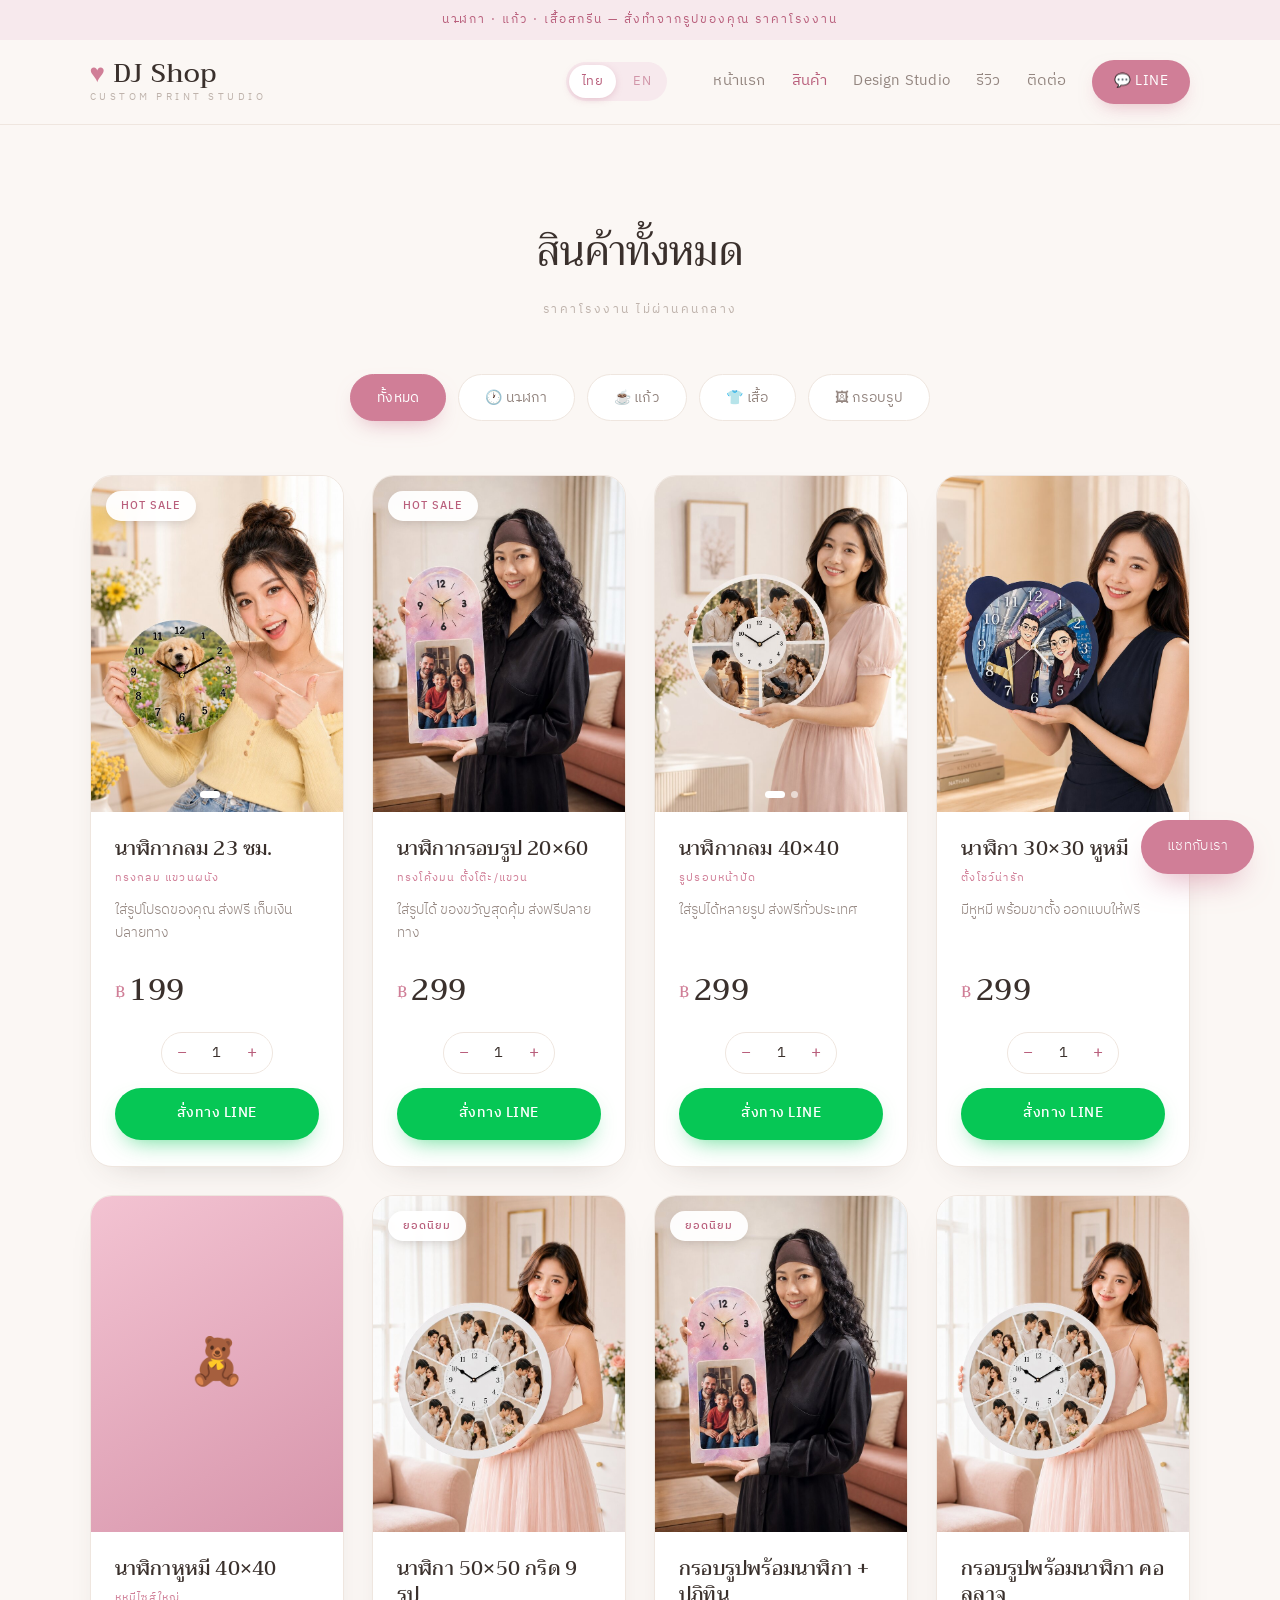
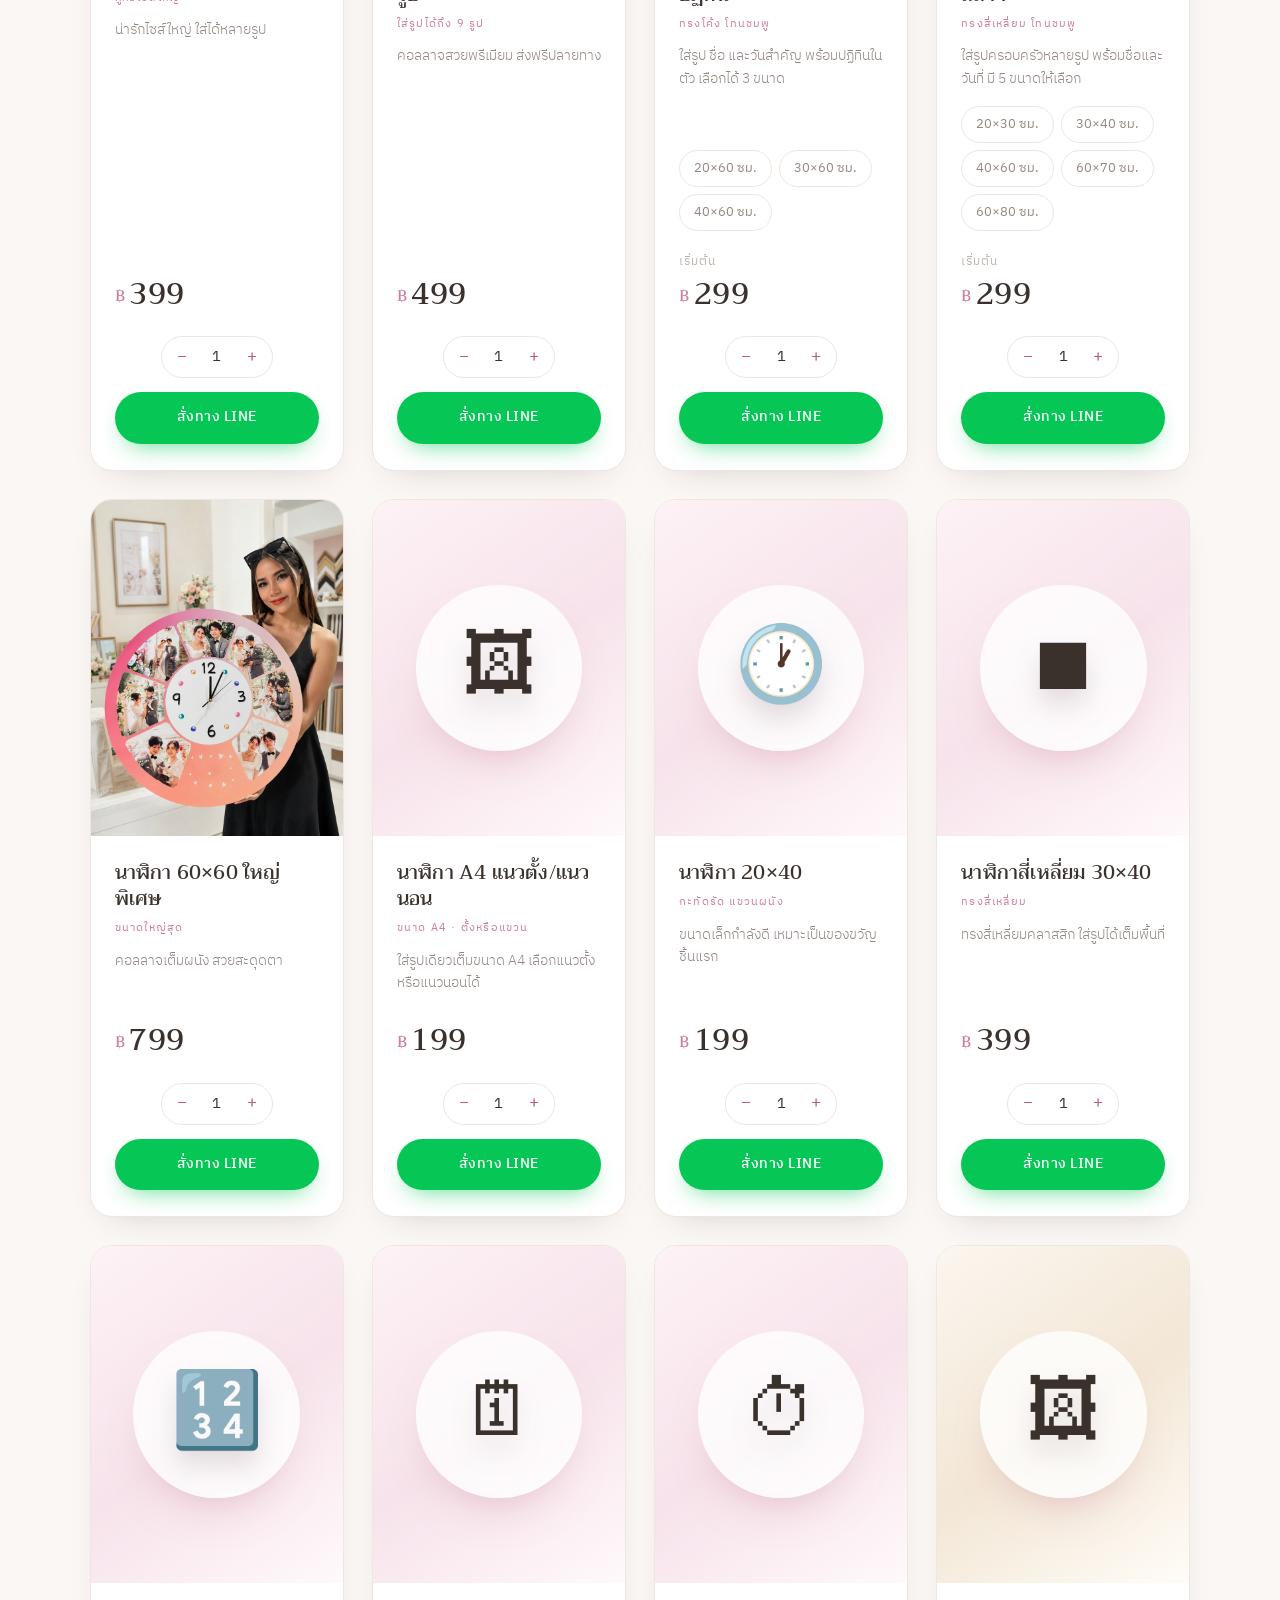
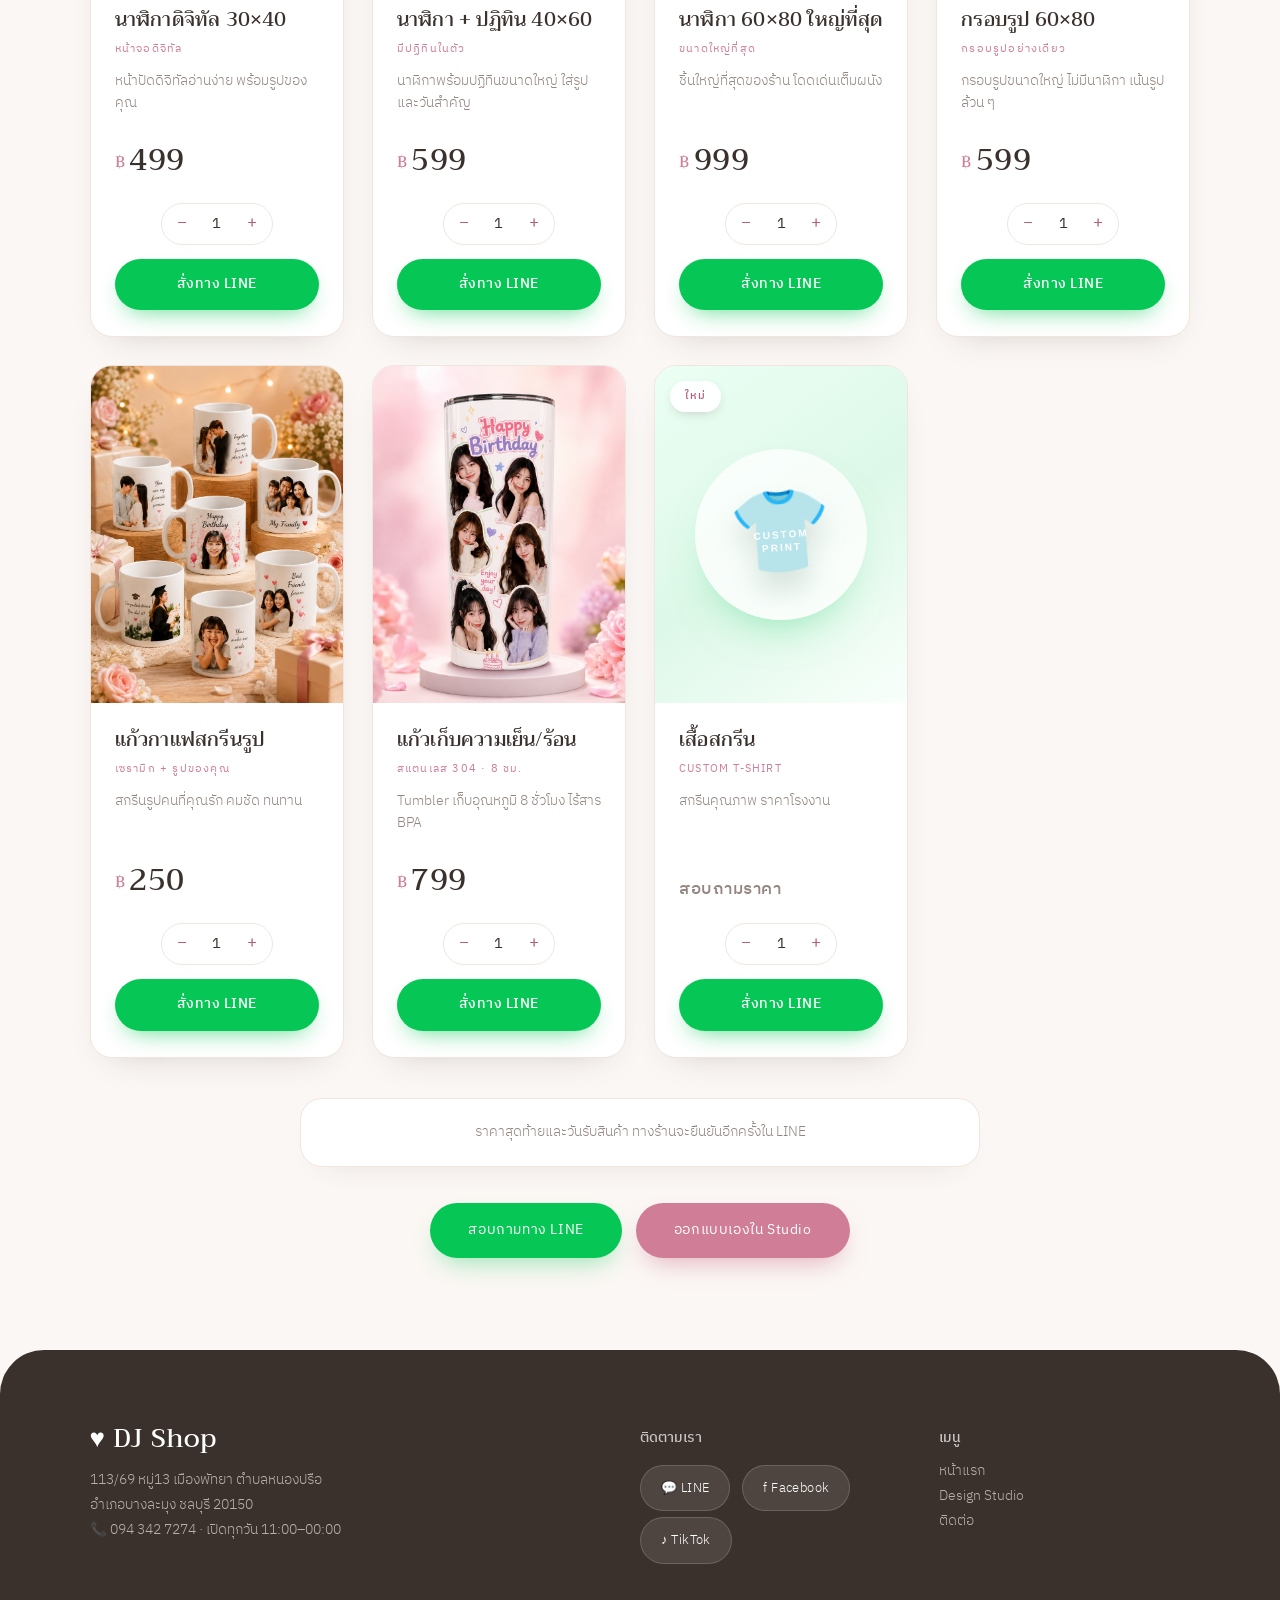
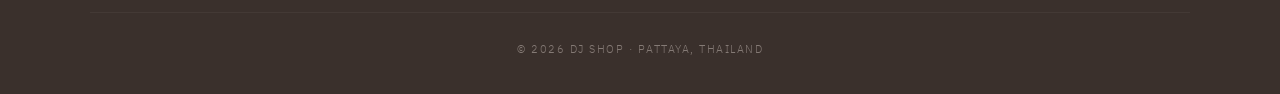
==== commit 3ef12313: "Launch quiz-first homepage and expand catalog" ====
--- a/shop.html
+++ b/shop.html
@@ -3,15 +3,15 @@
 <head>
 <meta charset="UTF-8">
 <meta name="viewport" content="width=device-width, initial-scale=1.0">
-<title>สินค้าทั้งหมด — นาฬิกา แก้ว เสื้อสกรีน | DJ Shop พัทยา</title>
-<meta name="description" content="นาฬิกากรอบรูป ฿199–799 แก้วสกรีนรูป ฿250–799 และเสื้อสกรีนตามสั่ง ใส่รูปหรือข้อความของคุณ ราคาโรงงาน สั่งง่ายทาง LINE">
+<title>สินค้าทั้งหมด — นาฬิกา กรอบรูป แก้ว เสื้อสกรีน | DJ Shop พัทยา</title>
+<meta name="description" content="นาฬิกากรอบรูป ฿199–999 กรอบรูป 60×80 แก้วสกรีนรูป และเสื้อสกรีนตามสั่ง ราคาโรงงาน สั่งง่ายทาง LINE">
 <link rel="canonical" href="https://pattayacustomprint.com/shop.html">
 <link rel="icon" href="favicon.svg" type="image/svg+xml">
 <meta property="og:type" content="website">
 <meta property="og:site_name" content="DJ Shop">
 <meta property="og:locale" content="th_TH">
-<meta property="og:title" content="สินค้าทั้งหมด — นาฬิกา แก้ว เสื้อสกรีน | DJ Shop พัทยา">
-<meta property="og:description" content="นาฬิกากรอบรูป แก้วสกรีนรูป และเสื้อสกรีนตามสั่ง ใส่รูปหรือข้อความของคุณ ราคาโรงงาน สั่งง่ายทาง LINE">
+<meta property="og:title" content="สินค้าทั้งหมด — นาฬิกา กรอบรูป แก้ว เสื้อสกรีน | DJ Shop พัทยา">
+<meta property="og:description" content="นาฬิกากรอบรูป กรอบรูป แก้วสกรีนรูป และเสื้อสกรีนตามสั่ง ราคาโรงงาน สั่งง่ายทาง LINE">
 <meta property="og:url" content="https://pattayacustomprint.com/shop.html">
 <meta property="og:image" content="https://pattayacustomprint.com/og-image.jpg">
 <meta property="og:image:width" content="1200">
@@ -19,9 +19,9 @@
 <meta name="twitter:card" content="summary_large_image">
 <meta name="theme-color" content="#D07E97">
 <link href="https://fonts.googleapis.com/css2?family=Trirong:ital,wght@0,300;0,400;0,500;0,600;1,400&family=IBM+Plex+Sans+Thai:wght@300;400;500;600&display=swap" rel="stylesheet">
-<link rel="stylesheet" href="style.css?v=13">
+<link rel="stylesheet" href="style.css?v=14">
 <script type="application/ld+json">
-{"@context":"https://schema.org","@type":"ItemList","name":"สินค้าทั้งหมด DJ Shop","numberOfItems":9,"itemListElement":[{"@type":"ListItem","position":1,"item":{"@type":"Product","name":"นาฬิกากลม 23 ซม.","description":"ทรงกลม แขวนผนัง — ใส่รูปโปรดของคุณ ส่งฟรี เก็บเงินปลายทาง","category":"นาฬิกาติดผนัง","brand":{"@type":"Brand","name":"DJ Shop"},"offers":{"@type":"Offer","price":"199","priceCurrency":"THB","availability":"https://schema.org/InStock","itemCondition":"https://schema.org/NewCondition","url":"https://pattayacustomprint.com/shop.html#clocks","seller":{"@type":"Organization","name":"DJ Shop"},"shippingDetails":{"@type":"OfferShippingDetails","shippingRate":{"@type":"MonetaryAmount","value":"0","currency":"THB"},"shippingDestination":{"@type":"DefinedRegion","addressCountry":"TH"}}},"image":"https://pattayacustomprint.com/img/round-1.jpg"}},{"@type":"ListItem","position":2,"item":{"@type":"Product","name":"นาฬิกากรอบรูป 20×60","description":"ทรงโค้งมน ตั้งโต๊ะ/แขวน — ใส่รูปได้ ของขวัญสุดคุ้ม ส่งฟรีปลายทาง","category":"นาฬิกาติดผนัง","brand":{"@type":"Brand","name":"DJ Shop"},"offers":{"@type":"Offer","price":"199","priceCurrency":"THB","availability":"https://schema.org/InStock","itemCondition":"https://schema.org/NewCondition","url":"https://pattayacustomprint.com/shop.html#clocks","seller":{"@type":"Organization","name":"DJ Shop"},"shippingDetails":{"@type":"OfferShippingDetails","shippingRate":{"@type":"MonetaryAmount","value":"0","currency":"THB"},"shippingDestination":{"@type":"DefinedRegion","addressCountry":"TH"}}},"image":"https://pattayacustomprint.com/img/c2060-1.jpg"}},{"@type":"ListItem","position":3,"item":{"@type":"Product","name":"นาฬิกากลม 40×40","description":"รูปรอบหน้าปัด — ใส่รูปได้หลายรูป ส่งฟรีทั่วประเทศ","category":"นาฬิกาติดผนัง","brand":{"@type":"Brand","name":"DJ Shop"},"offers":{"@type":"Offer","price":"299","priceCurrency":"THB","availability":"https://schema.org/InStock","itemCondition":"https://schema.org/NewCondition","url":"https://pattayacustomprint.com/shop.html#clocks","seller":{"@type":"Organization","name":"DJ Shop"},"shippingDetails":{"@type":"OfferShippingDetails","shippingRate":{"@type":"MonetaryAmount","value":"0","currency":"THB"},"shippingDestination":{"@type":"DefinedRegion","addressCountry":"TH"}}},"image":"https://pattayacustomprint.com/img/c4040-1.jpg"}},{"@type":"ListItem","position":4,"item":{"@type":"Product","name":"นาฬิกา 30×30 หูหมี","description":"ตั้งโชว์น่ารัก — มีหูหมี พร้อมขาตั้ง ออกแบบให้ฟรี","category":"นาฬิกาติดผนัง","brand":{"@type":"Brand","name":"DJ Shop"},"offers":{"@type":"Offer","price":"299","priceCurrency":"THB","availability":"https://schema.org/InStock","itemCondition":"https://schema.org/NewCondition","url":"https://pattayacustomprint.com/shop.html#clocks","seller":{"@type":"Organization","name":"DJ Shop"},"shippingDetails":{"@type":"OfferShippingDetails","shippingRate":{"@type":"MonetaryAmount","value":"0","currency":"THB"},"shippingDestination":{"@type":"DefinedRegion","addressCountry":"TH"}}},"image":"https://pattayacustomprint.com/img/bear30-1.jpg"}},{"@type":"ListItem","position":5,"item":{"@type":"Product","name":"นาฬิกาหูหมี 40×40","description":"หูหมีไซส์ใหญ่ — น่ารักไซส์ใหญ่ ใส่ได้หลายรูป","category":"นาฬิกาติดผนัง","brand":{"@type":"Brand","name":"DJ Shop"},"offers":{"@type":"Offer","price":"399","priceCurrency":"THB","availability":"https://schema.org/InStock","itemCondition":"https://schema.org/NewCondition","url":"https://pattayacustomprint.com/shop.html#clocks","seller":{"@type":"Organization","name":"DJ Shop"},"shippingDetails":{"@type":"OfferShippingDetails","shippingRate":{"@type":"MonetaryAmount","value":"0","currency":"THB"},"shippingDestination":{"@type":"DefinedRegion","addressCountry":"TH"}}}}},{"@type":"ListItem","position":6,"item":{"@type":"Product","name":"นาฬิกา 50×50 กริด 9 รูป","description":"ใส่รูปได้ถึง 9 รูป — คอลลาจสวยพรีเมียม ส่งฟรีปลายทาง","category":"นาฬิกาติดผนัง","brand":{"@type":"Brand","name":"DJ Shop"},"offers":{"@type":"Offer","price":"499","priceCurrency":"THB","availability":"https://schema.org/InStock","itemCondition":"https://schema.org/NewCondition","url":"https://pattayacustomprint.com/shop.html#clocks","seller":{"@type":"Organization","name":"DJ Shop"},"shippingDetails":{"@type":"OfferShippingDetails","shippingRate":{"@type":"MonetaryAmount","value":"0","currency":"THB"},"shippingDestination":{"@type":"DefinedRegion","addressCountry":"TH"}}},"image":"https://pattayacustomprint.com/img/c5050-1.jpg"}},{"@type":"ListItem","position":7,"item":{"@type":"Product","name":"นาฬิกา 60×60 ใหญ่พิเศษ","description":"ขนาดใหญ่สุด — คอลลาจเต็มผนัง สวยสะดุดตา","category":"นาฬิกาติดผนัง","brand":{"@type":"Brand","name":"DJ Shop"},"offers":{"@type":"Offer","price":"799","priceCurrency":"THB","availability":"https://schema.org/InStock","itemCondition":"https://schema.org/NewCondition","url":"https://pattayacustomprint.com/shop.html#clocks","seller":{"@type":"Organization","name":"DJ Shop"},"shippingDetails":{"@type":"OfferShippingDetails","shippingRate":{"@type":"MonetaryAmount","value":"0","currency":"THB"},"shippingDestination":{"@type":"DefinedRegion","addressCountry":"TH"}}},"image":"https://pattayacustomprint.com/img/c6060-1.jpg"}},{"@type":"ListItem","position":8,"item":{"@type":"Product","name":"แก้วกาแฟสกรีนรูป","description":"เซรามิก + รูปของคุณ — สกรีนรูปคนที่คุณรัก คมชัด ทนทาน","category":"แก้วสกรีน","brand":{"@type":"Brand","name":"DJ Shop"},"offers":{"@type":"Offer","price":"250","priceCurrency":"THB","availability":"https://schema.org/InStock","itemCondition":"https://schema.org/NewCondition","url":"https://pattayacustomprint.com/shop.html#mugs","seller":{"@type":"Organization","name":"DJ Shop"},"shippingDetails":{"@type":"OfferShippingDetails","shippingRate":{"@type":"MonetaryAmount","value":"0","currency":"THB"},"shippingDestination":{"@type":"DefinedRegion","addressCountry":"TH"}}},"image":"https://pattayacustomprint.com/img/mug250-1.jpg"}},{"@type":"ListItem","position":9,"item":{"@type":"Product","name":"แก้วเก็บความเย็น/ร้อน","description":"สแตนเลส 304 · 8 ชม. — Tumbler เก็บอุณหภูมิ 8 ชั่วโมง ไร้สาร BPA","category":"แก้วสกรีน","brand":{"@type":"Brand","name":"DJ Shop"},"offers":{"@type":"Offer","price":"799","priceCurrency":"THB","availability":"https://schema.org/InStock","itemCondition":"https://schema.org/NewCondition","url":"https://pattayacustomprint.com/shop.html#mugs","seller":{"@type":"Organization","name":"DJ Shop"},"shippingDetails":{"@type":"OfferShippingDetails","shippingRate":{"@type":"MonetaryAmount","value":"0","currency":"THB"},"shippingDestination":{"@type":"DefinedRegion","addressCountry":"TH"}}},"image":"https://pattayacustomprint.com/img/mug799-1.jpg"}}]}
+{"@context":"https://schema.org","@type":"ItemList","name":"สินค้าทั้งหมด DJ Shop","numberOfItems":9,"itemListElement":[{"@type":"ListItem","position":1,"item":{"@type":"Product","name":"นาฬิกากลม 23 ซม.","description":"ทรงกลม แขวนผนัง — ใส่รูปโปรดของคุณ ส่งฟรี เก็บเงินปลายทาง","category":"นาฬิกาติดผนัง","brand":{"@type":"Brand","name":"DJ Shop"},"offers":{"@type":"Offer","price":"199","priceCurrency":"THB","availability":"https://schema.org/InStock","itemCondition":"https://schema.org/NewCondition","url":"https://pattayacustomprint.com/shop.html#clocks","seller":{"@type":"Organization","name":"DJ Shop"},"shippingDetails":{"@type":"OfferShippingDetails","shippingRate":{"@type":"MonetaryAmount","value":"0","currency":"THB"},"shippingDestination":{"@type":"DefinedRegion","addressCountry":"TH"}}},"image":"https://pattayacustomprint.com/img/round-1.jpg"}},{"@type":"ListItem","position":2,"item":{"@type":"Product","name":"นาฬิกากรอบรูป 20×60","description":"ทรงโค้งมน ตั้งโต๊ะ/แขวน — ใส่รูปได้ ของขวัญสุดคุ้ม ส่งฟรีปลายทาง","category":"นาฬิกาติดผนัง","brand":{"@type":"Brand","name":"DJ Shop"},"offers":{"@type":"Offer","price":"299","priceCurrency":"THB","availability":"https://schema.org/InStock","itemCondition":"https://schema.org/NewCondition","url":"https://pattayacustomprint.com/shop.html#clocks","seller":{"@type":"Organization","name":"DJ Shop"},"shippingDetails":{"@type":"OfferShippingDetails","shippingRate":{"@type":"MonetaryAmount","value":"0","currency":"THB"},"shippingDestination":{"@type":"DefinedRegion","addressCountry":"TH"}}},"image":"https://pattayacustomprint.com/img/c2060-1.jpg"}},{"@type":"ListItem","position":3,"item":{"@type":"Product","name":"นาฬิกากลม 40×40","description":"รูปรอบหน้าปัด — ใส่รูปได้หลายรูป ส่งฟรีทั่วประเทศ","category":"นาฬิกาติดผนัง","brand":{"@type":"Brand","name":"DJ Shop"},"offers":{"@type":"Offer","price":"299","priceCurrency":"THB","availability":"https://schema.org/InStock","itemCondition":"https://schema.org/NewCondition","url":"https://pattayacustomprint.com/shop.html#clocks","seller":{"@type":"Organization","name":"DJ Shop"},"shippingDetails":{"@type":"OfferShippingDetails","shippingRate":{"@type":"MonetaryAmount","value":"0","currency":"THB"},"shippingDestination":{"@type":"DefinedRegion","addressCountry":"TH"}}},"image":"https://pattayacustomprint.com/img/c4040-1.jpg"}},{"@type":"ListItem","position":4,"item":{"@type":"Product","name":"นาฬิกา 30×30 หูหมี","description":"ตั้งโชว์น่ารัก — มีหูหมี พร้อมขาตั้ง ออกแบบให้ฟรี","category":"นาฬิกาติดผนัง","brand":{"@type":"Brand","name":"DJ Shop"},"offers":{"@type":"Offer","price":"299","priceCurrency":"THB","availability":"https://schema.org/InStock","itemCondition":"https://schema.org/NewCondition","url":"https://pattayacustomprint.com/shop.html#clocks","seller":{"@type":"Organization","name":"DJ Shop"},"shippingDetails":{"@type":"OfferShippingDetails","shippingRate":{"@type":"MonetaryAmount","value":"0","currency":"THB"},"shippingDestination":{"@type":"DefinedRegion","addressCountry":"TH"}}},"image":"https://pattayacustomprint.com/img/bear30-1.jpg"}},{"@type":"ListItem","position":5,"item":{"@type":"Product","name":"นาฬิกาหูหมี 40×40","description":"หูหมีไซส์ใหญ่ — น่ารักไซส์ใหญ่ ใส่ได้หลายรูป","category":"นาฬิกาติดผนัง","brand":{"@type":"Brand","name":"DJ Shop"},"offers":{"@type":"Offer","price":"399","priceCurrency":"THB","availability":"https://schema.org/InStock","itemCondition":"https://schema.org/NewCondition","url":"https://pattayacustomprint.com/shop.html#clocks","seller":{"@type":"Organization","name":"DJ Shop"},"shippingDetails":{"@type":"OfferShippingDetails","shippingRate":{"@type":"MonetaryAmount","value":"0","currency":"THB"},"shippingDestination":{"@type":"DefinedRegion","addressCountry":"TH"}}}}},{"@type":"ListItem","position":6,"item":{"@type":"Product","name":"นาฬิกา 50×50 กริด 9 รูป","description":"ใส่รูปได้ถึง 9 รูป — คอลลาจสวยพรีเมียม ส่งฟรีปลายทาง","category":"นาฬิกาติดผนัง","brand":{"@type":"Brand","name":"DJ Shop"},"offers":{"@type":"Offer","price":"499","priceCurrency":"THB","availability":"https://schema.org/InStock","itemCondition":"https://schema.org/NewCondition","url":"https://pattayacustomprint.com/shop.html#clocks","seller":{"@type":"Organization","name":"DJ Shop"},"shippingDetails":{"@type":"OfferShippingDetails","shippingRate":{"@type":"MonetaryAmount","value":"0","currency":"THB"},"shippingDestination":{"@type":"DefinedRegion","addressCountry":"TH"}}},"image":"https://pattayacustomprint.com/img/c5050-1.jpg"}},{"@type":"ListItem","position":7,"item":{"@type":"Product","name":"นาฬิกา 60×60 ใหญ่พิเศษ","description":"ขนาดใหญ่สุด — คอลลาจเต็มผนัง สวยสะดุดตา","category":"นาฬิกาติดผนัง","brand":{"@type":"Brand","name":"DJ Shop"},"offers":{"@type":"Offer","price":"799","priceCurrency":"THB","availability":"https://schema.org/InStock","itemCondition":"https://schema.org/NewCondition","url":"https://pattayacustomprint.com/shop.html#clocks","seller":{"@type":"Organization","name":"DJ Shop"},"shippingDetails":{"@type":"OfferShippingDetails","shippingRate":{"@type":"MonetaryAmount","value":"0","currency":"THB"},"shippingDestination":{"@type":"DefinedRegion","addressCountry":"TH"}}},"image":"https://pattayacustomprint.com/img/c6060-1.jpg"}},{"@type":"ListItem","position":8,"item":{"@type":"Product","name":"แก้วกาแฟสกรีนรูป","description":"เซรามิก + รูปของคุณ — สกรีนรูปคนที่คุณรัก คมชัด ทนทาน","category":"แก้วสกรีน","brand":{"@type":"Brand","name":"DJ Shop"},"offers":{"@type":"Offer","price":"250","priceCurrency":"THB","availability":"https://schema.org/InStock","itemCondition":"https://schema.org/NewCondition","url":"https://pattayacustomprint.com/shop.html#mugs","seller":{"@type":"Organization","name":"DJ Shop"},"shippingDetails":{"@type":"OfferShippingDetails","shippingRate":{"@type":"MonetaryAmount","value":"0","currency":"THB"},"shippingDestination":{"@type":"DefinedRegion","addressCountry":"TH"}}},"image":"https://pattayacustomprint.com/img/mug250-1.jpg"}},{"@type":"ListItem","position":9,"item":{"@type":"Product","name":"แก้วเก็บความเย็น/ร้อน","description":"สแตนเลส 304 · 8 ชม. — Tumbler เก็บอุณหภูมิ 8 ชั่วโมง ไร้สาร BPA","category":"แก้วสกรีน","brand":{"@type":"Brand","name":"DJ Shop"},"offers":{"@type":"Offer","price":"799","priceCurrency":"THB","availability":"https://schema.org/InStock","itemCondition":"https://schema.org/NewCondition","url":"https://pattayacustomprint.com/shop.html#mugs","seller":{"@type":"Organization","name":"DJ Shop"},"shippingDetails":{"@type":"OfferShippingDetails","shippingRate":{"@type":"MonetaryAmount","value":"0","currency":"THB"},"shippingDestination":{"@type":"DefinedRegion","addressCountry":"TH"}}},"image":"https://pattayacustomprint.com/img/mug799-1.jpg"}}]}
 </script>
 <script type="application/ld+json">
 {"@context":"https://schema.org","@type":"Product","name":"เสื้อสกรีนตามสั่ง","description":"เสื้อยืดสกรีนรูปหรือข้อความตามสั่ง ราคาโรงงาน สอบถามราคาตามแบบและจำนวนทาง LINE","category":"เสื้อสกรีน","brand":{"@type":"Brand","name":"DJ Shop"},"url":"https://pattayacustomprint.com/shop.html#tees"}
@@ -57,26 +57,32 @@
     <button class="fbtn" data-cat="clocks" data-i18n="f.clocks">🕐 นาฬิกา</button>
     <button class="fbtn" data-cat="mugs" data-i18n="f.mugs">☕ แก้ว</button>
     <button class="fbtn" data-cat="tees" data-i18n="f.tees">👕 เสื้อ</button>
+    <button class="fbtn" data-cat="frames" data-i18n="f.frames">🖼 กรอบรูป</button>
   </div>
 
   <div class="cards" id="grid">
     <div class="card" data-cat="clocks" id="clocks"><div class="img p34" data-gallery="img/round-1.jpg?v=3,img/round-2.jpg?v=3"><span class="badge" data-i18n="badge.sale">HOT SALE 🔥</span></div><div class="body"><h3 data-i18n="clround">นาฬิกากลม 23 ซม.</h3><div class="en" data-i18n="clrounds">ทรงกลม แขวนผนัง</div><p data-i18n="clroundd">ใส่รูปโปรดของคุณ ส่งฟรี เก็บเงินปลายทาง</p><span class="price-lg"><span class="cur">฿</span>199</span><a class="btn-buy" href="#" data-i18n="btn.buy">สั่งทาง LINE</a></div></div>
-    <div class="card" data-cat="clocks"><div class="img p34" data-gallery="img/c2060-1.jpg?v=3"><span class="badge" data-i18n="badge.sale">HOT SALE 🔥</span></div><div class="body"><h3 data-i18n="cl20">นาฬิกากรอบรูป 20×60</h3><div class="en" data-i18n="cl20s">ทรงโค้งมน ตั้งโต๊ะ/แขวน</div><p data-i18n="cl20d">ใส่รูปได้ ของขวัญสุดคุ้ม ส่งฟรีปลายทาง</p><span class="price-lg"><span class="cur">฿</span>199</span><a class="btn-buy" href="#" data-i18n="btn.buy">สั่งทาง LINE</a></div></div>
+    <div class="card" data-cat="clocks"><div class="img p34" data-gallery="img/c2060-1.jpg?v=3"><span class="badge" data-i18n="badge.sale">HOT SALE 🔥</span></div><div class="body"><h3 data-i18n="cl20">นาฬิกากรอบรูป 20×60</h3><div class="en" data-i18n="cl20s">ทรงโค้งมน ตั้งโต๊ะ/แขวน</div><p data-i18n="cl20d">ใส่รูปได้ ของขวัญสุดคุ้ม ส่งฟรีปลายทาง</p><span class="price-lg"><span class="cur">฿</span>299</span><a class="btn-buy" href="#" data-i18n="btn.buy">สั่งทาง LINE</a></div></div>
     <div class="card" data-cat="clocks"><div class="img p34" data-gallery="img/c4040-1.jpg?v=3,img/c4040-2.jpg?v=3"></div><div class="body"><h3 data-i18n="cl40">นาฬิกากลม 40×40</h3><div class="en" data-i18n="cl40s">รูปรอบหน้าปัด</div><p data-i18n="cl40d">ใส่รูปได้หลายรูป ส่งฟรีทั่วประเทศ</p><span class="price-lg"><span class="cur">฿</span>299</span><a class="btn-buy" href="#" data-i18n="btn.buy">สั่งทาง LINE</a></div></div>
     <div class="card" data-cat="clocks"><div class="img p34" data-gallery="img/bear30-1.jpg?v=3"></div><div class="body"><h3 data-i18n="cl30">นาฬิกา 30×30 หูหมี</h3><div class="en" data-i18n="cl30s">ตั้งโชว์น่ารัก</div><p data-i18n="cl30d">มีหูหมี พร้อมขาตั้ง ออกแบบให้ฟรี</p><span class="price-lg"><span class="cur">฿</span>299</span><a class="btn-buy" href="#" data-i18n="btn.buy">สั่งทาง LINE</a></div></div>
     <div class="card" data-cat="clocks"><div class="img" style="background:linear-gradient(150deg,#f3c3d2,#d795ab)">🧸</div><div class="body"><h3 data-i18n="clbear40">นาฬิกาหูหมี 40×40</h3><div class="en" data-i18n="clbear40s">หูหมีไซส์ใหญ่</div><p data-i18n="clbear40d">น่ารักไซส์ใหญ่ ใส่ได้หลายรูป</p><span class="price-lg"><span class="cur">฿</span>399</span><a class="btn-buy" href="#" data-i18n="btn.buy">สั่งทาง LINE</a></div></div>
     <div class="card" data-cat="clocks"><div class="img p34" data-gallery="img/c5050-1.jpg?v=3"><span class="badge" data-i18n="badge.gift">ของขวัญยอดฮิต</span></div><div class="body"><h3 data-i18n="cl50">นาฬิกา 50×50 กริด 9 รูป</h3><div class="en" data-i18n="cl50s">ใส่รูปได้ถึง 9 รูป</div><p data-i18n="cl50d">คอลลาจสวยพรีเมียม ส่งฟรีปลายทาง</p><span class="price-lg"><span class="cur">฿</span>499</span><a class="btn-buy" href="#" data-i18n="btn.buy">สั่งทาง LINE</a></div></div>
-<!-- ВРЕМЕННО СКРЫТО: нет реальных фото. Прислать снимки календаря и коллажа -> вернуть карточки и заменить img/cal-1.jpg, img/collage-1.jpg
     <div class="card" data-cat="clocks" data-sizes='[{"s":"20×60 ซม.","p":299},{"s":"30×60 ซม.","p":499},{"s":"40×60 ซม.","p":599}]'><div class="img p34" data-gallery="img/cal-1.jpg?v=1"><span class="badge" data-i18n="badge.gift">ยอดนิยม</span></div><div class="body"><h3 data-i18n="clcal">กรอบรูปพร้อมนาฬิกา + ปฏิทิน</h3><div class="en" data-i18n="clcals">ทรงโค้ง โทนชมพู</div><p data-i18n="clcald">ใส่รูป ชื่อ และวันสำคัญ พร้อมปฏิทินในตัว เลือกได้ 3 ขนาด</p><span class="price-lg"><span class="cur">฿</span>299</span><a class="btn-buy" href="#" data-i18n="btn.buy">สั่งทาง LINE</a></div></div>
     <div class="card" data-cat="clocks" data-sizes='[{"s":"20×30 ซม.","p":299},{"s":"30×40 ซม.","p":399},{"s":"40×60 ซม.","p":599},{"s":"60×70 ซม.","p":799},{"s":"60×80 ซม.","p":999}]'><div class="img p34" data-gallery="img/collage-1.jpg?v=1"></div><div class="body"><h3 data-i18n="clcollage">กรอบรูปพร้อมนาฬิกา คอลลาจ</h3><div class="en" data-i18n="clcollages">ทรงสี่เหลี่ยม โทนชมพู</div><p data-i18n="clcolladed">ใส่รูปครอบครัวหลายรูป พร้อมชื่อและวันที่ มี 5 ขนาดให้เลือก</p><span class="price-lg"><span class="cur">฿</span>299</span><a class="btn-buy" href="#" data-i18n="btn.buy">สั่งทาง LINE</a></div></div>
-КОНЕЦ ВРЕМЕННО СКРЫТОГО БЛОКА -->
     <div class="card" data-cat="clocks"><div class="img p34" data-gallery="img/c6060-1.jpg?v=3"></div><div class="body"><h3 data-i18n="cl60">นาฬิกา 60×60 ใหญ่พิเศษ</h3><div class="en" data-i18n="cl60s">ขนาดใหญ่สุด</div><p data-i18n="cl60d">คอลลาจเต็มผนัง สวยสะดุดตา</p><span class="price-lg"><span class="cur">฿</span>799</span><a class="btn-buy" href="#" data-i18n="btn.buy">สั่งทาง LINE</a></div></div>
+    <div class="card" data-cat="clocks"><div class="img clk-art" role="img" aria-label="clA4"><span class="tee-icon">🖼</span></div><div class="body"><h3 data-i18n="clA4">·</h3><div class="en" data-i18n="clA4s">·</div><p data-i18n="clA4d">·</p><span class="price-lg"><span class="cur">฿</span>199</span><a class="btn btn-buy" href="#" data-i18n="btn.buy">·</a></div></div>
+    <div class="card" data-cat="clocks"><div class="img clk-art" role="img" aria-label="cl2040"><span class="tee-icon">🕐</span></div><div class="body"><h3 data-i18n="cl2040">·</h3><div class="en" data-i18n="cl2040s">·</div><p data-i18n="cl2040d">·</p><span class="price-lg"><span class="cur">฿</span>199</span><a class="btn btn-buy" href="#" data-i18n="btn.buy">·</a></div></div>
+    <div class="card" data-cat="clocks"><div class="img clk-art" role="img" aria-label="clsq3040"><span class="tee-icon">⏹</span></div><div class="body"><h3 data-i18n="clsq3040">·</h3><div class="en" data-i18n="clsq3040s">·</div><p data-i18n="clsq3040d">·</p><span class="price-lg"><span class="cur">฿</span>399</span><a class="btn btn-buy" href="#" data-i18n="btn.buy">·</a></div></div>
+    <div class="card" data-cat="clocks"><div class="img clk-art" role="img" aria-label="cldigi"><span class="tee-icon">🔢</span></div><div class="body"><h3 data-i18n="cldigi">·</h3><div class="en" data-i18n="cldigis">·</div><p data-i18n="cldigid">·</p><span class="price-lg"><span class="cur">฿</span>499</span><a class="btn btn-buy" href="#" data-i18n="btn.buy">·</a></div></div>
+    <div class="card" data-cat="clocks"><div class="img clk-art" role="img" aria-label="clcal4060"><span class="tee-icon">🗓</span></div><div class="body"><h3 data-i18n="clcal4060">·</h3><div class="en" data-i18n="clcal4060s">·</div><p data-i18n="clcal4060d">·</p><span class="price-lg"><span class="cur">฿</span>599</span><a class="btn btn-buy" href="#" data-i18n="btn.buy">·</a></div></div>
+    <div class="card" data-cat="clocks"><div class="img clk-art" role="img" aria-label="cl6080"><span class="tee-icon">⏱</span></div><div class="body"><h3 data-i18n="cl6080">·</h3><div class="en" data-i18n="cl6080s">·</div><p data-i18n="cl6080d">·</p><span class="price-lg"><span class="cur">฿</span>999</span><a class="btn btn-buy" href="#" data-i18n="btn.buy">·</a></div></div>
+    <div class="card" data-cat="frames"><div class="img frm-art" role="img" aria-label="frame6080"><span class="tee-icon">🖼</span></div><div class="body"><h3 data-i18n="frame6080">·</h3><div class="en" data-i18n="frame6080s">·</div><p data-i18n="frame6080d">·</p><span class="price-lg"><span class="cur">฿</span>599</span><a class="btn btn-buy" href="#" data-i18n="btn.buy">·</a></div></div>
     <div class="card" data-cat="mugs" id="mugs"><div class="img p34" data-gallery="img/mug250-1.jpg?v=3"></div><div class="body"><h3 data-i18n="mug250">แก้วกาแฟสกรีนรูป</h3><div class="en" data-i18n="mug250s">เซรามิก + รูปของคุณ</div><p data-i18n="mug250d">สกรีนรูปคนที่คุณรัก คมชัด ทนทาน</p><span class="price-lg"><span class="cur">฿</span>250</span><a class="btn-buy" href="#" data-i18n="btn.buy">สั่งทาง LINE</a></div></div>
     <div class="card" data-cat="mugs"><div class="img p34" data-gallery="img/mug799-1.jpg?v=3"></div><div class="body"><h3 data-i18n="mug799">แก้วเก็บความเย็น/ร้อน</h3><div class="en" data-i18n="mug799s">สแตนเลส 304 · 8 ชม.</div><p data-i18n="mug799d">Tumbler เก็บอุณหภูมิ 8 ชั่วโมง ไร้สาร BPA</p><span class="price-lg"><span class="cur">฿</span>799</span><a class="btn-buy" href="#" data-i18n="btn.buy">สั่งทาง LINE</a></div></div>
     <div class="card" data-cat="tees" id="tees"><div class="img tee-art" role="img" aria-label="Custom printed t-shirt"><span class="tee-icon">👕</span><span class="badge" data-i18n="badge.new">ใหม่</span></div><div class="body"><h3 data-i18n="p.9">เสื้อสกรีน</h3><div class="en" data-i18n="p.9s">Custom T-Shirt</div><p data-i18n="p.9d">สกรีนคุณภาพ ราคาโรงงาน</p><span class="price-lg price-ask" data-i18n="price.ask">สอบถามราคา</span><a class="btn-buy" href="#" data-i18n="btn.buy">สั่งทาง LINE</a></div></div>
   </div>
 
-  <div class="note" data-i18n="shop.note">📌 ราคาจะอัปเดตเร็ว ๆ นี้ — สอบถามราคาได้เลยทาง LINE</div>
+  <div class="note" data-i18n="shop.note">ราคาสุดท้ายและวันรับสินค้า ทางร้านจะยืนยันอีกครั้งใน LINE</div>
 
   <div style="text-align:center;margin-top:36px">
     <a class="btn btn-line" href="#" data-i18n="shop.line">💬 สอบถาม/สั่งซื้อทาง LINE</a>
@@ -108,7 +114,7 @@
 
 <a class="chat" href="#" data-i18n="chat">💬 แชทกับเรา</a>
 
-<script src="i18n.js?v=12"></script>
+<script src="i18n.js?v=14"></script>
 <script src="order.js?v=7"></script>
 <script>
 const btns=document.querySelectorAll('.fbtn'),cards=document.querySelectorAll('#grid .card');
--- a/style.css
+++ b/style.css
@@ -259,3 +259,9 @@
   .q-opt{padding:18px 10px;font-size:14px}
   .q-cards{grid-template-columns:1fr 1fr;gap:12px}
 }
+
+/* плейсхолдеры карточек без фото */
+.clk-art{background:linear-gradient(145deg,#FDF2F6 0%,#F7E3EB 52%,#FFF9FB 100%)!important;isolation:isolate}
+.frm-art{background:linear-gradient(145deg,#FBF6EF 0%,#F3E7D6 52%,#FFFCF7 100%)!important;isolation:isolate}
+.clk-art::before,.frm-art::before{content:"";position:absolute;width:66%;aspect-ratio:1;border-radius:50%;background:rgba(255,255,255,.8);box-shadow:0 24px 48px -28px rgba(185,95,124,.5)}
+.clk-art .tee-icon,.frm-art .tee-icon{position:relative;z-index:1;font-size:74px;line-height:1;filter:drop-shadow(0 16px 13px rgba(90,60,70,.15))}
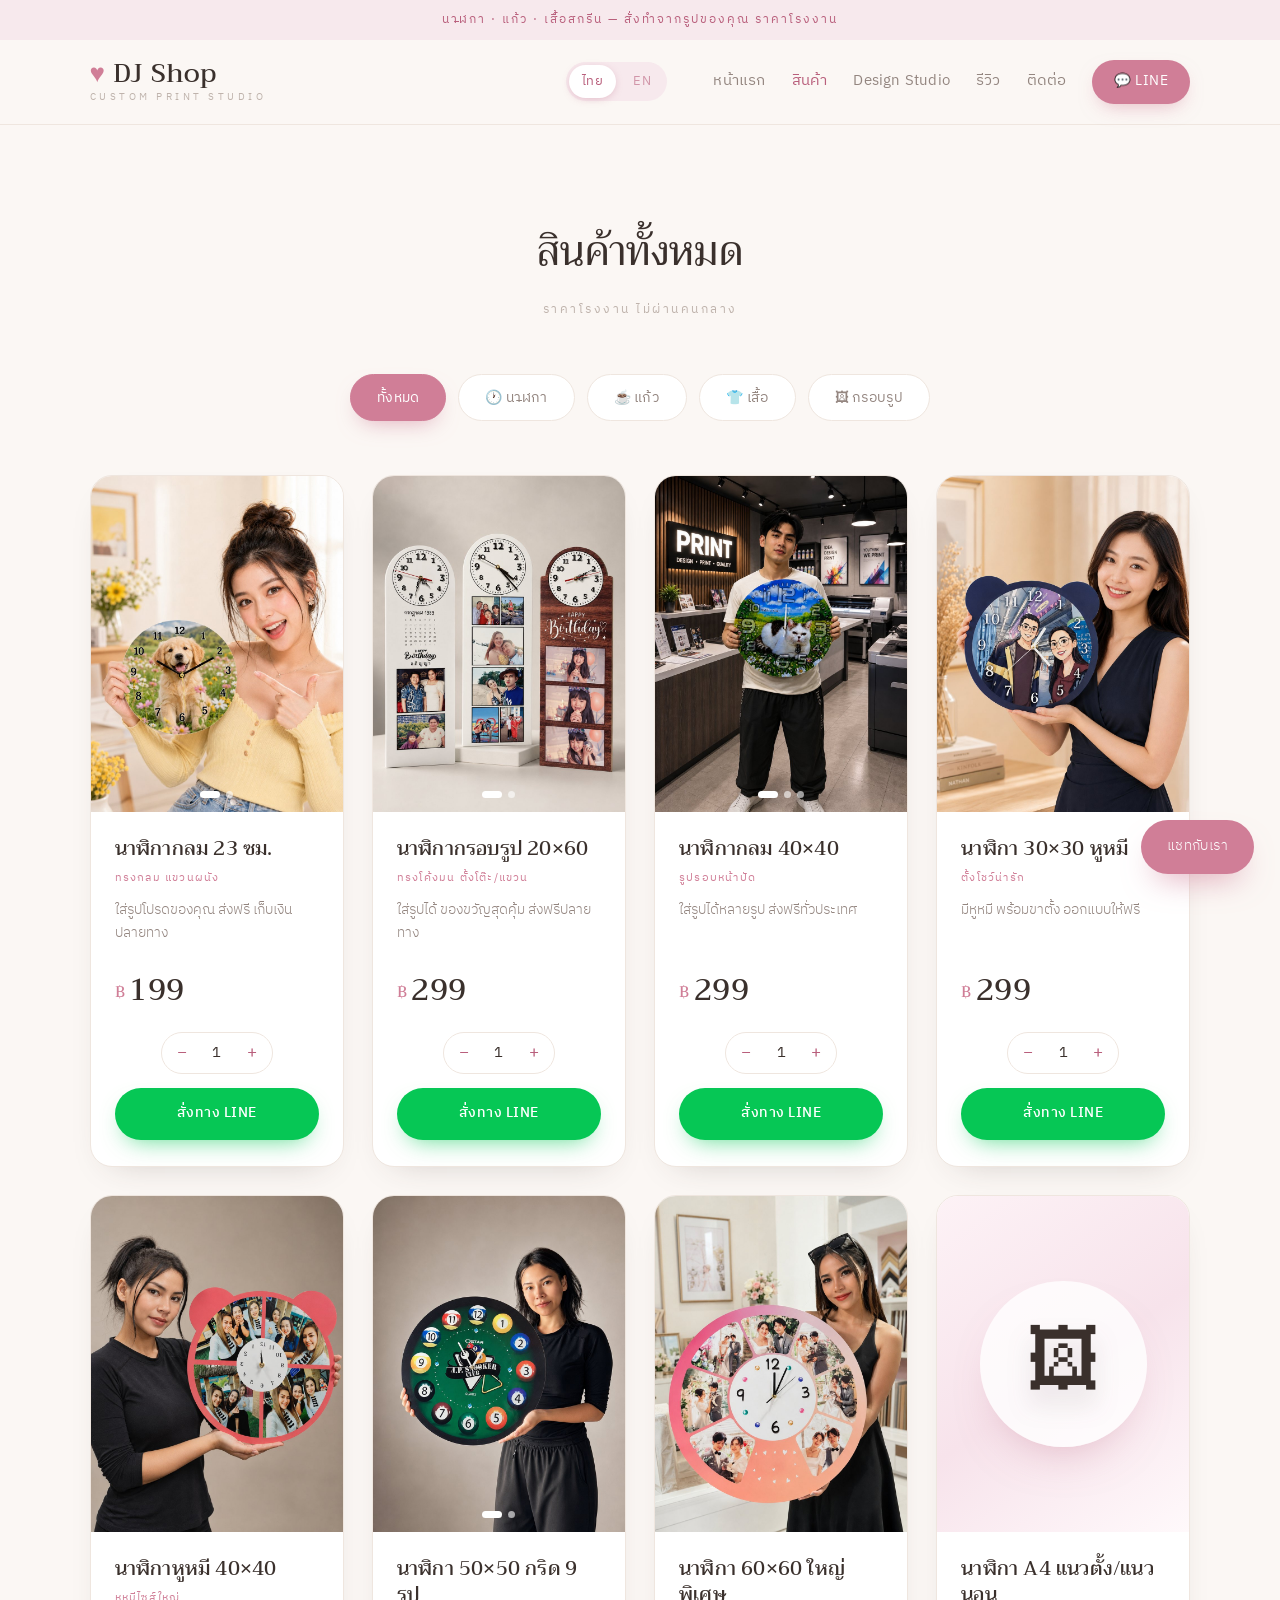
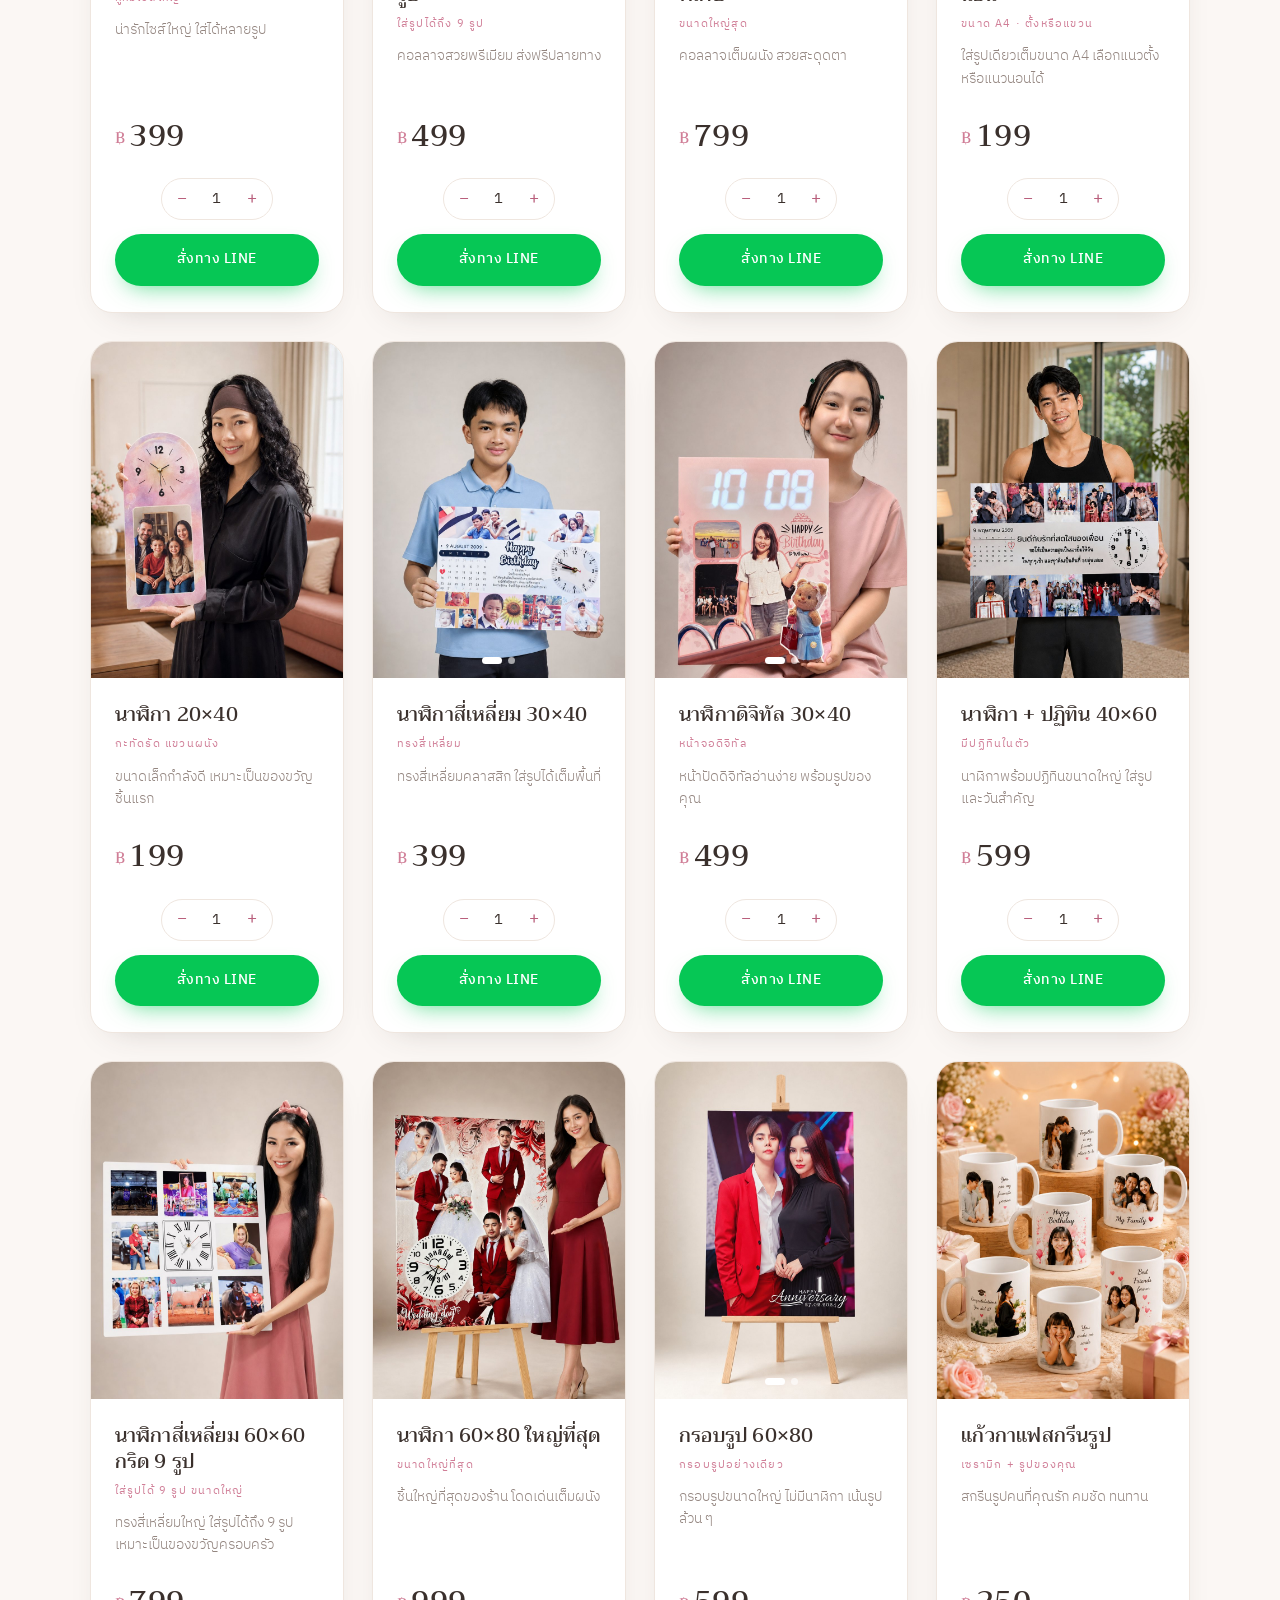
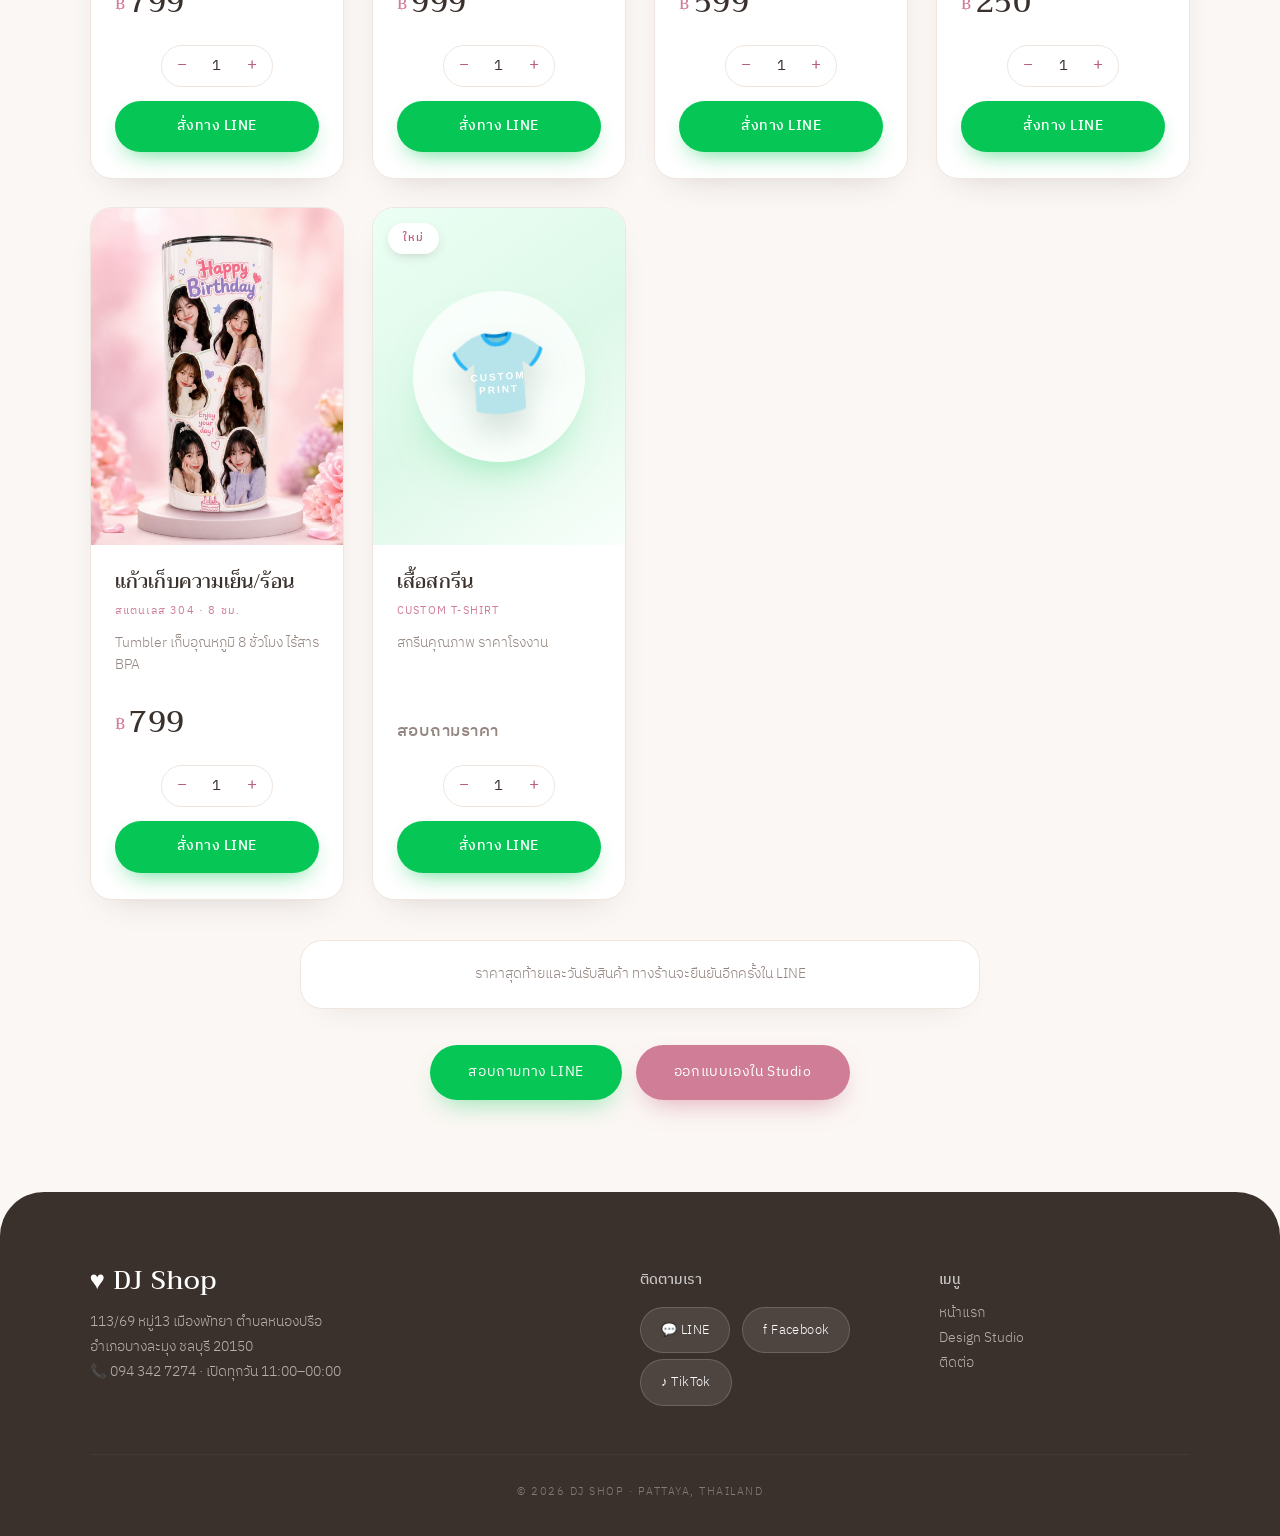
==== commit c03acd34: "Add real product photos and square clock" ====
--- a/shop.html
+++ b/shop.html
@@ -21,7 +21,7 @@
 <link href="https://fonts.googleapis.com/css2?family=Trirong:ital,wght@0,300;0,400;0,500;0,600;1,400&family=IBM+Plex+Sans+Thai:wght@300;400;500;600&display=swap" rel="stylesheet">
 <link rel="stylesheet" href="style.css?v=14">
 <script type="application/ld+json">
-{"@context":"https://schema.org","@type":"ItemList","name":"สินค้าทั้งหมด DJ Shop","numberOfItems":9,"itemListElement":[{"@type":"ListItem","position":1,"item":{"@type":"Product","name":"นาฬิกากลม 23 ซม.","description":"ทรงกลม แขวนผนัง — ใส่รูปโปรดของคุณ ส่งฟรี เก็บเงินปลายทาง","category":"นาฬิกาติดผนัง","brand":{"@type":"Brand","name":"DJ Shop"},"offers":{"@type":"Offer","price":"199","priceCurrency":"THB","availability":"https://schema.org/InStock","itemCondition":"https://schema.org/NewCondition","url":"https://pattayacustomprint.com/shop.html#clocks","seller":{"@type":"Organization","name":"DJ Shop"},"shippingDetails":{"@type":"OfferShippingDetails","shippingRate":{"@type":"MonetaryAmount","value":"0","currency":"THB"},"shippingDestination":{"@type":"DefinedRegion","addressCountry":"TH"}}},"image":"https://pattayacustomprint.com/img/round-1.jpg"}},{"@type":"ListItem","position":2,"item":{"@type":"Product","name":"นาฬิกากรอบรูป 20×60","description":"ทรงโค้งมน ตั้งโต๊ะ/แขวน — ใส่รูปได้ ของขวัญสุดคุ้ม ส่งฟรีปลายทาง","category":"นาฬิกาติดผนัง","brand":{"@type":"Brand","name":"DJ Shop"},"offers":{"@type":"Offer","price":"299","priceCurrency":"THB","availability":"https://schema.org/InStock","itemCondition":"https://schema.org/NewCondition","url":"https://pattayacustomprint.com/shop.html#clocks","seller":{"@type":"Organization","name":"DJ Shop"},"shippingDetails":{"@type":"OfferShippingDetails","shippingRate":{"@type":"MonetaryAmount","value":"0","currency":"THB"},"shippingDestination":{"@type":"DefinedRegion","addressCountry":"TH"}}},"image":"https://pattayacustomprint.com/img/c2060-1.jpg"}},{"@type":"ListItem","position":3,"item":{"@type":"Product","name":"นาฬิกากลม 40×40","description":"รูปรอบหน้าปัด — ใส่รูปได้หลายรูป ส่งฟรีทั่วประเทศ","category":"นาฬิกาติดผนัง","brand":{"@type":"Brand","name":"DJ Shop"},"offers":{"@type":"Offer","price":"299","priceCurrency":"THB","availability":"https://schema.org/InStock","itemCondition":"https://schema.org/NewCondition","url":"https://pattayacustomprint.com/shop.html#clocks","seller":{"@type":"Organization","name":"DJ Shop"},"shippingDetails":{"@type":"OfferShippingDetails","shippingRate":{"@type":"MonetaryAmount","value":"0","currency":"THB"},"shippingDestination":{"@type":"DefinedRegion","addressCountry":"TH"}}},"image":"https://pattayacustomprint.com/img/c4040-1.jpg"}},{"@type":"ListItem","position":4,"item":{"@type":"Product","name":"นาฬิกา 30×30 หูหมี","description":"ตั้งโชว์น่ารัก — มีหูหมี พร้อมขาตั้ง ออกแบบให้ฟรี","category":"นาฬิกาติดผนัง","brand":{"@type":"Brand","name":"DJ Shop"},"offers":{"@type":"Offer","price":"299","priceCurrency":"THB","availability":"https://schema.org/InStock","itemCondition":"https://schema.org/NewCondition","url":"https://pattayacustomprint.com/shop.html#clocks","seller":{"@type":"Organization","name":"DJ Shop"},"shippingDetails":{"@type":"OfferShippingDetails","shippingRate":{"@type":"MonetaryAmount","value":"0","currency":"THB"},"shippingDestination":{"@type":"DefinedRegion","addressCountry":"TH"}}},"image":"https://pattayacustomprint.com/img/bear30-1.jpg"}},{"@type":"ListItem","position":5,"item":{"@type":"Product","name":"นาฬิกาหูหมี 40×40","description":"หูหมีไซส์ใหญ่ — น่ารักไซส์ใหญ่ ใส่ได้หลายรูป","category":"นาฬิกาติดผนัง","brand":{"@type":"Brand","name":"DJ Shop"},"offers":{"@type":"Offer","price":"399","priceCurrency":"THB","availability":"https://schema.org/InStock","itemCondition":"https://schema.org/NewCondition","url":"https://pattayacustomprint.com/shop.html#clocks","seller":{"@type":"Organization","name":"DJ Shop"},"shippingDetails":{"@type":"OfferShippingDetails","shippingRate":{"@type":"MonetaryAmount","value":"0","currency":"THB"},"shippingDestination":{"@type":"DefinedRegion","addressCountry":"TH"}}}}},{"@type":"ListItem","position":6,"item":{"@type":"Product","name":"นาฬิกา 50×50 กริด 9 รูป","description":"ใส่รูปได้ถึง 9 รูป — คอลลาจสวยพรีเมียม ส่งฟรีปลายทาง","category":"นาฬิกาติดผนัง","brand":{"@type":"Brand","name":"DJ Shop"},"offers":{"@type":"Offer","price":"499","priceCurrency":"THB","availability":"https://schema.org/InStock","itemCondition":"https://schema.org/NewCondition","url":"https://pattayacustomprint.com/shop.html#clocks","seller":{"@type":"Organization","name":"DJ Shop"},"shippingDetails":{"@type":"OfferShippingDetails","shippingRate":{"@type":"MonetaryAmount","value":"0","currency":"THB"},"shippingDestination":{"@type":"DefinedRegion","addressCountry":"TH"}}},"image":"https://pattayacustomprint.com/img/c5050-1.jpg"}},{"@type":"ListItem","position":7,"item":{"@type":"Product","name":"นาฬิกา 60×60 ใหญ่พิเศษ","description":"ขนาดใหญ่สุด — คอลลาจเต็มผนัง สวยสะดุดตา","category":"นาฬิกาติดผนัง","brand":{"@type":"Brand","name":"DJ Shop"},"offers":{"@type":"Offer","price":"799","priceCurrency":"THB","availability":"https://schema.org/InStock","itemCondition":"https://schema.org/NewCondition","url":"https://pattayacustomprint.com/shop.html#clocks","seller":{"@type":"Organization","name":"DJ Shop"},"shippingDetails":{"@type":"OfferShippingDetails","shippingRate":{"@type":"MonetaryAmount","value":"0","currency":"THB"},"shippingDestination":{"@type":"DefinedRegion","addressCountry":"TH"}}},"image":"https://pattayacustomprint.com/img/c6060-1.jpg"}},{"@type":"ListItem","position":8,"item":{"@type":"Product","name":"แก้วกาแฟสกรีนรูป","description":"เซรามิก + รูปของคุณ — สกรีนรูปคนที่คุณรัก คมชัด ทนทาน","category":"แก้วสกรีน","brand":{"@type":"Brand","name":"DJ Shop"},"offers":{"@type":"Offer","price":"250","priceCurrency":"THB","availability":"https://schema.org/InStock","itemCondition":"https://schema.org/NewCondition","url":"https://pattayacustomprint.com/shop.html#mugs","seller":{"@type":"Organization","name":"DJ Shop"},"shippingDetails":{"@type":"OfferShippingDetails","shippingRate":{"@type":"MonetaryAmount","value":"0","currency":"THB"},"shippingDestination":{"@type":"DefinedRegion","addressCountry":"TH"}}},"image":"https://pattayacustomprint.com/img/mug250-1.jpg"}},{"@type":"ListItem","position":9,"item":{"@type":"Product","name":"แก้วเก็บความเย็น/ร้อน","description":"สแตนเลส 304 · 8 ชม. — Tumbler เก็บอุณหภูมิ 8 ชั่วโมง ไร้สาร BPA","category":"แก้วสกรีน","brand":{"@type":"Brand","name":"DJ Shop"},"offers":{"@type":"Offer","price":"799","priceCurrency":"THB","availability":"https://schema.org/InStock","itemCondition":"https://schema.org/NewCondition","url":"https://pattayacustomprint.com/shop.html#mugs","seller":{"@type":"Organization","name":"DJ Shop"},"shippingDetails":{"@type":"OfferShippingDetails","shippingRate":{"@type":"MonetaryAmount","value":"0","currency":"THB"},"shippingDestination":{"@type":"DefinedRegion","addressCountry":"TH"}}},"image":"https://pattayacustomprint.com/img/mug799-1.jpg"}}]}
+{"@context":"https://schema.org","@type":"ItemList","name":"สินค้าทั้งหมด DJ Shop","numberOfItems":18,"itemListElement":[{"@type":"ListItem","position":1,"item":{"@type":"Product","name":"นาฬิกากลม 23 ซม.","description":"ใส่รูปโปรดของคุณ ส่งฟรี เก็บเงินปลายทาง","category":"นาฬิกาติดผนัง","brand":{"@type":"Brand","name":"DJ Shop"},"offers":{"@type":"Offer","priceCurrency":"THB","availability":"https://schema.org/InStock","itemCondition":"https://schema.org/NewCondition","url":"https://pattayacustomprint.com/shop.html#clocks","seller":{"@type":"Organization","name":"DJ Shop"},"shippingDetails":{"@type":"OfferShippingDetails","shippingRate":{"@type":"MonetaryAmount","value":"0","currency":"THB"},"shippingDestination":{"@type":"DefinedRegion","addressCountry":"TH"}},"price":"199"},"image":"https://pattayacustomprint.com/img/clround-1.jpg"}},{"@type":"ListItem","position":2,"item":{"@type":"Product","name":"นาฬิกากรอบรูป 20×60","description":"ใส่รูปได้ ของขวัญสุดคุ้ม ส่งฟรีปลายทาง","category":"นาฬิกาติดผนัง","brand":{"@type":"Brand","name":"DJ Shop"},"offers":{"@type":"Offer","priceCurrency":"THB","availability":"https://schema.org/InStock","itemCondition":"https://schema.org/NewCondition","url":"https://pattayacustomprint.com/shop.html#clocks","seller":{"@type":"Organization","name":"DJ Shop"},"shippingDetails":{"@type":"OfferShippingDetails","shippingRate":{"@type":"MonetaryAmount","value":"0","currency":"THB"},"shippingDestination":{"@type":"DefinedRegion","addressCountry":"TH"}},"price":"299"},"image":"https://pattayacustomprint.com/img/cl20-1.jpg"}},{"@type":"ListItem","position":3,"item":{"@type":"Product","name":"นาฬิกากลม 40×40","description":"ใส่รูปได้หลายรูป ส่งฟรีทั่วประเทศ","category":"นาฬิกาติดผนัง","brand":{"@type":"Brand","name":"DJ Shop"},"offers":{"@type":"Offer","priceCurrency":"THB","availability":"https://schema.org/InStock","itemCondition":"https://schema.org/NewCondition","url":"https://pattayacustomprint.com/shop.html#clocks","seller":{"@type":"Organization","name":"DJ Shop"},"shippingDetails":{"@type":"OfferShippingDetails","shippingRate":{"@type":"MonetaryAmount","value":"0","currency":"THB"},"shippingDestination":{"@type":"DefinedRegion","addressCountry":"TH"}},"price":"299"},"image":"https://pattayacustomprint.com/img/cl40-1.jpg"}},{"@type":"ListItem","position":4,"item":{"@type":"Product","name":"นาฬิกา 30×30 หูหมี","description":"มีหูหมี พร้อมขาตั้ง ออกแบบให้ฟรี","category":"นาฬิกาติดผนัง","brand":{"@type":"Brand","name":"DJ Shop"},"offers":{"@type":"Offer","priceCurrency":"THB","availability":"https://schema.org/InStock","itemCondition":"https://schema.org/NewCondition","url":"https://pattayacustomprint.com/shop.html#clocks","seller":{"@type":"Organization","name":"DJ Shop"},"shippingDetails":{"@type":"OfferShippingDetails","shippingRate":{"@type":"MonetaryAmount","value":"0","currency":"THB"},"shippingDestination":{"@type":"DefinedRegion","addressCountry":"TH"}},"price":"299"},"image":"https://pattayacustomprint.com/img/cl30-1.jpg"}},{"@type":"ListItem","position":5,"item":{"@type":"Product","name":"นาฬิกาหูหมี 40×40","description":"น่ารักไซส์ใหญ่ ใส่ได้หลายรูป","category":"นาฬิกาติดผนัง","brand":{"@type":"Brand","name":"DJ Shop"},"offers":{"@type":"Offer","priceCurrency":"THB","availability":"https://schema.org/InStock","itemCondition":"https://schema.org/NewCondition","url":"https://pattayacustomprint.com/shop.html#clocks","seller":{"@type":"Organization","name":"DJ Shop"},"shippingDetails":{"@type":"OfferShippingDetails","shippingRate":{"@type":"MonetaryAmount","value":"0","currency":"THB"},"shippingDestination":{"@type":"DefinedRegion","addressCountry":"TH"}},"price":"399"},"image":"https://pattayacustomprint.com/img/clbear40-1.jpg"}},{"@type":"ListItem","position":6,"item":{"@type":"Product","name":"นาฬิกา 50×50 กริด 9 รูป","description":"คอลลาจสวยพรีเมียม ส่งฟรีปลายทาง","category":"นาฬิกาติดผนัง","brand":{"@type":"Brand","name":"DJ Shop"},"offers":{"@type":"Offer","priceCurrency":"THB","availability":"https://schema.org/InStock","itemCondition":"https://schema.org/NewCondition","url":"https://pattayacustomprint.com/shop.html#clocks","seller":{"@type":"Organization","name":"DJ Shop"},"shippingDetails":{"@type":"OfferShippingDetails","shippingRate":{"@type":"MonetaryAmount","value":"0","currency":"THB"},"shippingDestination":{"@type":"DefinedRegion","addressCountry":"TH"}},"price":"499"},"image":"https://pattayacustomprint.com/img/cl50-1.jpg"}},{"@type":"ListItem","position":7,"item":{"@type":"Product","name":"นาฬิกา 60×60 ใหญ่พิเศษ","description":"คอลลาจเต็มผนัง สวยสะดุดตา","category":"นาฬิกาติดผนัง","brand":{"@type":"Brand","name":"DJ Shop"},"offers":{"@type":"Offer","priceCurrency":"THB","availability":"https://schema.org/InStock","itemCondition":"https://schema.org/NewCondition","url":"https://pattayacustomprint.com/shop.html#clocks","seller":{"@type":"Organization","name":"DJ Shop"},"shippingDetails":{"@type":"OfferShippingDetails","shippingRate":{"@type":"MonetaryAmount","value":"0","currency":"THB"},"shippingDestination":{"@type":"DefinedRegion","addressCountry":"TH"}},"price":"799"},"image":"https://pattayacustomprint.com/img/cl60-1.jpg"}},{"@type":"ListItem","position":8,"item":{"@type":"Product","name":"นาฬิกา A4 แนวตั้ง/แนวนอน","description":"ใส่รูปเดียวเต็มขนาด A4 เลือกแนวตั้งหรือแนวนอนได้","category":"นาฬิกาติดผนัง","brand":{"@type":"Brand","name":"DJ Shop"},"offers":{"@type":"Offer","priceCurrency":"THB","availability":"https://schema.org/InStock","itemCondition":"https://schema.org/NewCondition","url":"https://pattayacustomprint.com/shop.html#clocks","seller":{"@type":"Organization","name":"DJ Shop"},"shippingDetails":{"@type":"OfferShippingDetails","shippingRate":{"@type":"MonetaryAmount","value":"0","currency":"THB"},"shippingDestination":{"@type":"DefinedRegion","addressCountry":"TH"}},"price":"199"}}},{"@type":"ListItem","position":9,"item":{"@type":"Product","name":"นาฬิกา 20×40","description":"ขนาดเล็กกำลังดี เหมาะเป็นของขวัญชิ้นแรก","category":"นาฬิกาติดผนัง","brand":{"@type":"Brand","name":"DJ Shop"},"offers":{"@type":"Offer","priceCurrency":"THB","availability":"https://schema.org/InStock","itemCondition":"https://schema.org/NewCondition","url":"https://pattayacustomprint.com/shop.html#clocks","seller":{"@type":"Organization","name":"DJ Shop"},"shippingDetails":{"@type":"OfferShippingDetails","shippingRate":{"@type":"MonetaryAmount","value":"0","currency":"THB"},"shippingDestination":{"@type":"DefinedRegion","addressCountry":"TH"}},"price":"199"},"image":"https://pattayacustomprint.com/img/cl2040-1.jpg"}},{"@type":"ListItem","position":10,"item":{"@type":"Product","name":"นาฬิกาสี่เหลี่ยม 30×40","description":"ทรงสี่เหลี่ยมคลาสสิก ใส่รูปได้เต็มพื้นที่","category":"นาฬิกาติดผนัง","brand":{"@type":"Brand","name":"DJ Shop"},"offers":{"@type":"Offer","priceCurrency":"THB","availability":"https://schema.org/InStock","itemCondition":"https://schema.org/NewCondition","url":"https://pattayacustomprint.com/shop.html#clocks","seller":{"@type":"Organization","name":"DJ Shop"},"shippingDetails":{"@type":"OfferShippingDetails","shippingRate":{"@type":"MonetaryAmount","value":"0","currency":"THB"},"shippingDestination":{"@type":"DefinedRegion","addressCountry":"TH"}},"price":"399"},"image":"https://pattayacustomprint.com/img/clsq3040-1.jpg"}},{"@type":"ListItem","position":11,"item":{"@type":"Product","name":"นาฬิกาดิจิทัล 30×40","description":"หน้าปัดดิจิทัลอ่านง่าย พร้อมรูปของคุณ","category":"นาฬิกาติดผนัง","brand":{"@type":"Brand","name":"DJ Shop"},"offers":{"@type":"Offer","priceCurrency":"THB","availability":"https://schema.org/InStock","itemCondition":"https://schema.org/NewCondition","url":"https://pattayacustomprint.com/shop.html#clocks","seller":{"@type":"Organization","name":"DJ Shop"},"shippingDetails":{"@type":"OfferShippingDetails","shippingRate":{"@type":"MonetaryAmount","value":"0","currency":"THB"},"shippingDestination":{"@type":"DefinedRegion","addressCountry":"TH"}},"price":"499"},"image":"https://pattayacustomprint.com/img/cldigi-1.jpg"}},{"@type":"ListItem","position":12,"item":{"@type":"Product","name":"นาฬิกา + ปฏิทิน 40×60","description":"นาฬิกาพร้อมปฏิทินขนาดใหญ่ ใส่รูปและวันสำคัญ","category":"นาฬิกาติดผนัง","brand":{"@type":"Brand","name":"DJ Shop"},"offers":{"@type":"Offer","priceCurrency":"THB","availability":"https://schema.org/InStock","itemCondition":"https://schema.org/NewCondition","url":"https://pattayacustomprint.com/shop.html#clocks","seller":{"@type":"Organization","name":"DJ Shop"},"shippingDetails":{"@type":"OfferShippingDetails","shippingRate":{"@type":"MonetaryAmount","value":"0","currency":"THB"},"shippingDestination":{"@type":"DefinedRegion","addressCountry":"TH"}},"price":"599"},"image":"https://pattayacustomprint.com/img/clcal4060-1.jpg"}},{"@type":"ListItem","position":13,"item":{"@type":"Product","name":"นาฬิกาสี่เหลี่ยม 60×60 กริด 9 รูป","description":"ทรงสี่เหลี่ยมใหญ่ ใส่รูปได้ถึง 9 รูป เหมาะเป็นของขวัญครอบครัว","category":"นาฬิกาติดผนัง","brand":{"@type":"Brand","name":"DJ Shop"},"offers":{"@type":"Offer","priceCurrency":"THB","availability":"https://schema.org/InStock","itemCondition":"https://schema.org/NewCondition","url":"https://pattayacustomprint.com/shop.html#clocks","seller":{"@type":"Organization","name":"DJ Shop"},"shippingDetails":{"@type":"OfferShippingDetails","shippingRate":{"@type":"MonetaryAmount","value":"0","currency":"THB"},"shippingDestination":{"@type":"DefinedRegion","addressCountry":"TH"}},"price":"799"},"image":"https://pattayacustomprint.com/img/cl60sq-1.jpg"}},{"@type":"ListItem","position":14,"item":{"@type":"Product","name":"นาฬิกา 60×80 ใหญ่ที่สุด","description":"ชิ้นใหญ่ที่สุดของร้าน โดดเด่นเต็มผนัง","category":"นาฬิกาติดผนัง","brand":{"@type":"Brand","name":"DJ Shop"},"offers":{"@type":"Offer","priceCurrency":"THB","availability":"https://schema.org/InStock","itemCondition":"https://schema.org/NewCondition","url":"https://pattayacustomprint.com/shop.html#clocks","seller":{"@type":"Organization","name":"DJ Shop"},"shippingDetails":{"@type":"OfferShippingDetails","shippingRate":{"@type":"MonetaryAmount","value":"0","currency":"THB"},"shippingDestination":{"@type":"DefinedRegion","addressCountry":"TH"}},"price":"999"},"image":"https://pattayacustomprint.com/img/cl6080-1.jpg"}},{"@type":"ListItem","position":15,"item":{"@type":"Product","name":"กรอบรูป 60×80","description":"กรอบรูปขนาดใหญ่ ไม่มีนาฬิกา เน้นรูปล้วน ๆ","category":"กรอบรูป","brand":{"@type":"Brand","name":"DJ Shop"},"offers":{"@type":"Offer","priceCurrency":"THB","availability":"https://schema.org/InStock","itemCondition":"https://schema.org/NewCondition","url":"https://pattayacustomprint.com/shop.html#frames","seller":{"@type":"Organization","name":"DJ Shop"},"shippingDetails":{"@type":"OfferShippingDetails","shippingRate":{"@type":"MonetaryAmount","value":"0","currency":"THB"},"shippingDestination":{"@type":"DefinedRegion","addressCountry":"TH"}},"price":"599"},"image":"https://pattayacustomprint.com/img/frame6080-1.jpg"}},{"@type":"ListItem","position":16,"item":{"@type":"Product","name":"แก้วกาแฟสกรีนรูป","description":"สกรีนรูปคนที่คุณรัก คมชัด ทนทาน","category":"แก้วสกรีน","brand":{"@type":"Brand","name":"DJ Shop"},"offers":{"@type":"Offer","priceCurrency":"THB","availability":"https://schema.org/InStock","itemCondition":"https://schema.org/NewCondition","url":"https://pattayacustomprint.com/shop.html#mugs","seller":{"@type":"Organization","name":"DJ Shop"},"shippingDetails":{"@type":"OfferShippingDetails","shippingRate":{"@type":"MonetaryAmount","value":"0","currency":"THB"},"shippingDestination":{"@type":"DefinedRegion","addressCountry":"TH"}},"price":"250"},"image":"https://pattayacustomprint.com/img/mug250-1.jpg"}},{"@type":"ListItem","position":17,"item":{"@type":"Product","name":"แก้วเก็บความเย็น/ร้อน","description":"Tumbler เก็บอุณหภูมิ 8 ชั่วโมง ไร้สาร BPA","category":"แก้วสกรีน","brand":{"@type":"Brand","name":"DJ Shop"},"offers":{"@type":"Offer","priceCurrency":"THB","availability":"https://schema.org/InStock","itemCondition":"https://schema.org/NewCondition","url":"https://pattayacustomprint.com/shop.html#mugs","seller":{"@type":"Organization","name":"DJ Shop"},"shippingDetails":{"@type":"OfferShippingDetails","shippingRate":{"@type":"MonetaryAmount","value":"0","currency":"THB"},"shippingDestination":{"@type":"DefinedRegion","addressCountry":"TH"}},"price":"799"},"image":"https://pattayacustomprint.com/img/mug799-1.jpg"}},{"@type":"ListItem","position":18,"item":{"@type":"Product","name":"เสื้อสกรีน","description":"สกรีนคุณภาพ ราคาโรงงาน","category":"เสื้อสกรีน","brand":{"@type":"Brand","name":"DJ Shop"},"offers":{"@type":"Offer","priceCurrency":"THB","availability":"https://schema.org/InStock","itemCondition":"https://schema.org/NewCondition","url":"https://pattayacustomprint.com/shop.html#tees","seller":{"@type":"Organization","name":"DJ Shop"},"shippingDetails":{"@type":"OfferShippingDetails","shippingRate":{"@type":"MonetaryAmount","value":"0","currency":"THB"},"shippingDestination":{"@type":"DefinedRegion","addressCountry":"TH"}}}}}]}
 </script>
 <script type="application/ld+json">
 {"@context":"https://schema.org","@type":"Product","name":"เสื้อสกรีนตามสั่ง","description":"เสื้อยืดสกรีนรูปหรือข้อความตามสั่ง ราคาโรงงาน สอบถามราคาตามแบบและจำนวนทาง LINE","category":"เสื้อสกรีน","brand":{"@type":"Brand","name":"DJ Shop"},"url":"https://pattayacustomprint.com/shop.html#tees"}
@@ -61,24 +61,23 @@
   </div>
 
   <div class="cards" id="grid">
-    <div class="card" data-cat="clocks" id="clocks"><div class="img p34" data-gallery="img/round-1.jpg?v=3,img/round-2.jpg?v=3"><span class="badge" data-i18n="badge.sale">HOT SALE 🔥</span></div><div class="body"><h3 data-i18n="clround">นาฬิกากลม 23 ซม.</h3><div class="en" data-i18n="clrounds">ทรงกลม แขวนผนัง</div><p data-i18n="clroundd">ใส่รูปโปรดของคุณ ส่งฟรี เก็บเงินปลายทาง</p><span class="price-lg"><span class="cur">฿</span>199</span><a class="btn-buy" href="#" data-i18n="btn.buy">สั่งทาง LINE</a></div></div>
-    <div class="card" data-cat="clocks"><div class="img p34" data-gallery="img/c2060-1.jpg?v=3"><span class="badge" data-i18n="badge.sale">HOT SALE 🔥</span></div><div class="body"><h3 data-i18n="cl20">นาฬิกากรอบรูป 20×60</h3><div class="en" data-i18n="cl20s">ทรงโค้งมน ตั้งโต๊ะ/แขวน</div><p data-i18n="cl20d">ใส่รูปได้ ของขวัญสุดคุ้ม ส่งฟรีปลายทาง</p><span class="price-lg"><span class="cur">฿</span>299</span><a class="btn-buy" href="#" data-i18n="btn.buy">สั่งทาง LINE</a></div></div>
-    <div class="card" data-cat="clocks"><div class="img p34" data-gallery="img/c4040-1.jpg?v=3,img/c4040-2.jpg?v=3"></div><div class="body"><h3 data-i18n="cl40">นาฬิกากลม 40×40</h3><div class="en" data-i18n="cl40s">รูปรอบหน้าปัด</div><p data-i18n="cl40d">ใส่รูปได้หลายรูป ส่งฟรีทั่วประเทศ</p><span class="price-lg"><span class="cur">฿</span>299</span><a class="btn-buy" href="#" data-i18n="btn.buy">สั่งทาง LINE</a></div></div>
-    <div class="card" data-cat="clocks"><div class="img p34" data-gallery="img/bear30-1.jpg?v=3"></div><div class="body"><h3 data-i18n="cl30">นาฬิกา 30×30 หูหมี</h3><div class="en" data-i18n="cl30s">ตั้งโชว์น่ารัก</div><p data-i18n="cl30d">มีหูหมี พร้อมขาตั้ง ออกแบบให้ฟรี</p><span class="price-lg"><span class="cur">฿</span>299</span><a class="btn-buy" href="#" data-i18n="btn.buy">สั่งทาง LINE</a></div></div>
-    <div class="card" data-cat="clocks"><div class="img" style="background:linear-gradient(150deg,#f3c3d2,#d795ab)">🧸</div><div class="body"><h3 data-i18n="clbear40">นาฬิกาหูหมี 40×40</h3><div class="en" data-i18n="clbear40s">หูหมีไซส์ใหญ่</div><p data-i18n="clbear40d">น่ารักไซส์ใหญ่ ใส่ได้หลายรูป</p><span class="price-lg"><span class="cur">฿</span>399</span><a class="btn-buy" href="#" data-i18n="btn.buy">สั่งทาง LINE</a></div></div>
-    <div class="card" data-cat="clocks"><div class="img p34" data-gallery="img/c5050-1.jpg?v=3"><span class="badge" data-i18n="badge.gift">ของขวัญยอดฮิต</span></div><div class="body"><h3 data-i18n="cl50">นาฬิกา 50×50 กริด 9 รูป</h3><div class="en" data-i18n="cl50s">ใส่รูปได้ถึง 9 รูป</div><p data-i18n="cl50d">คอลลาจสวยพรีเมียม ส่งฟรีปลายทาง</p><span class="price-lg"><span class="cur">฿</span>499</span><a class="btn-buy" href="#" data-i18n="btn.buy">สั่งทาง LINE</a></div></div>
-    <div class="card" data-cat="clocks" data-sizes='[{"s":"20×60 ซม.","p":299},{"s":"30×60 ซม.","p":499},{"s":"40×60 ซม.","p":599}]'><div class="img p34" data-gallery="img/cal-1.jpg?v=1"><span class="badge" data-i18n="badge.gift">ยอดนิยม</span></div><div class="body"><h3 data-i18n="clcal">กรอบรูปพร้อมนาฬิกา + ปฏิทิน</h3><div class="en" data-i18n="clcals">ทรงโค้ง โทนชมพู</div><p data-i18n="clcald">ใส่รูป ชื่อ และวันสำคัญ พร้อมปฏิทินในตัว เลือกได้ 3 ขนาด</p><span class="price-lg"><span class="cur">฿</span>299</span><a class="btn-buy" href="#" data-i18n="btn.buy">สั่งทาง LINE</a></div></div>
-    <div class="card" data-cat="clocks" data-sizes='[{"s":"20×30 ซม.","p":299},{"s":"30×40 ซม.","p":399},{"s":"40×60 ซม.","p":599},{"s":"60×70 ซม.","p":799},{"s":"60×80 ซม.","p":999}]'><div class="img p34" data-gallery="img/collage-1.jpg?v=1"></div><div class="body"><h3 data-i18n="clcollage">กรอบรูปพร้อมนาฬิกา คอลลาจ</h3><div class="en" data-i18n="clcollages">ทรงสี่เหลี่ยม โทนชมพู</div><p data-i18n="clcolladed">ใส่รูปครอบครัวหลายรูป พร้อมชื่อและวันที่ มี 5 ขนาดให้เลือก</p><span class="price-lg"><span class="cur">฿</span>299</span><a class="btn-buy" href="#" data-i18n="btn.buy">สั่งทาง LINE</a></div></div>
-    <div class="card" data-cat="clocks"><div class="img p34" data-gallery="img/c6060-1.jpg?v=3"></div><div class="body"><h3 data-i18n="cl60">นาฬิกา 60×60 ใหญ่พิเศษ</h3><div class="en" data-i18n="cl60s">ขนาดใหญ่สุด</div><p data-i18n="cl60d">คอลลาจเต็มผนัง สวยสะดุดตา</p><span class="price-lg"><span class="cur">฿</span>799</span><a class="btn-buy" href="#" data-i18n="btn.buy">สั่งทาง LINE</a></div></div>
+    <div class="card" data-cat="clocks" id="clocks"><div class="img p34" data-gallery="img/clround-1.jpg?v=5,img/clround-2.jpg?v=5"></div><div class="body"><h3 data-i18n="clround">นาฬิกากลม 23 ซม.</h3><div class="en" data-i18n="clrounds">ทรงกลม แขวนผนัง</div><p data-i18n="clroundd">ใส่รูปโปรดของคุณ ส่งฟรี เก็บเงินปลายทาง</p><span class="price-lg"><span class="cur">฿</span>199</span><a class="btn-buy" href="#" data-i18n="btn.buy">สั่งทาง LINE</a></div></div>
+    <div class="card" data-cat="clocks"><div class="img p34" data-gallery="img/cl20-1.jpg?v=5,img/cl20-2.jpg?v=5"></div><div class="body"><h3 data-i18n="cl20">นาฬิกากรอบรูป 20×60</h3><div class="en" data-i18n="cl20s">ทรงโค้งมน ตั้งโต๊ะ/แขวน</div><p data-i18n="cl20d">ใส่รูปได้ ของขวัญสุดคุ้ม ส่งฟรีปลายทาง</p><span class="price-lg"><span class="cur">฿</span>299</span><a class="btn-buy" href="#" data-i18n="btn.buy">สั่งทาง LINE</a></div></div>
+    <div class="card" data-cat="clocks"><div class="img p34" data-gallery="img/cl40-1.jpg?v=5,img/cl40-2.jpg?v=5,img/cl40-3.jpg?v=5"></div><div class="body"><h3 data-i18n="cl40">นาฬิกากลม 40×40</h3><div class="en" data-i18n="cl40s">รูปรอบหน้าปัด</div><p data-i18n="cl40d">ใส่รูปได้หลายรูป ส่งฟรีทั่วประเทศ</p><span class="price-lg"><span class="cur">฿</span>299</span><a class="btn-buy" href="#" data-i18n="btn.buy">สั่งทาง LINE</a></div></div>
+    <div class="card" data-cat="clocks"><div class="img p34" data-gallery="img/cl30-1.jpg?v=5"></div><div class="body"><h3 data-i18n="cl30">นาฬิกา 30×30 หูหมี</h3><div class="en" data-i18n="cl30s">ตั้งโชว์น่ารัก</div><p data-i18n="cl30d">มีหูหมี พร้อมขาตั้ง ออกแบบให้ฟรี</p><span class="price-lg"><span class="cur">฿</span>299</span><a class="btn-buy" href="#" data-i18n="btn.buy">สั่งทาง LINE</a></div></div>
+    <div class="card" data-cat="clocks"><div class="img p34" data-gallery="img/clbear40-1.jpg?v=5"></div><div class="body"><h3 data-i18n="clbear40">นาฬิกาหูหมี 40×40</h3><div class="en" data-i18n="clbear40s">หูหมีไซส์ใหญ่</div><p data-i18n="clbear40d">น่ารักไซส์ใหญ่ ใส่ได้หลายรูป</p><span class="price-lg"><span class="cur">฿</span>399</span><a class="btn-buy" href="#" data-i18n="btn.buy">สั่งทาง LINE</a></div></div>
+    <div class="card" data-cat="clocks"><div class="img p34" data-gallery="img/cl50-1.jpg?v=5,img/cl50-2.jpg?v=5"></div><div class="body"><h3 data-i18n="cl50">นาฬิกา 50×50 กริด 9 รูป</h3><div class="en" data-i18n="cl50s">ใส่รูปได้ถึง 9 รูป</div><p data-i18n="cl50d">คอลลาจสวยพรีเมียม ส่งฟรีปลายทาง</p><span class="price-lg"><span class="cur">฿</span>499</span><a class="btn-buy" href="#" data-i18n="btn.buy">สั่งทาง LINE</a></div></div>
+    <div class="card" data-cat="clocks"><div class="img p34" data-gallery="img/cl60-1.jpg?v=5"></div><div class="body"><h3 data-i18n="cl60">นาฬิกา 60×60 ใหญ่พิเศษ</h3><div class="en" data-i18n="cl60s">ขนาดใหญ่สุด</div><p data-i18n="cl60d">คอลลาจเต็มผนัง สวยสะดุดตา</p><span class="price-lg"><span class="cur">฿</span>799</span><a class="btn-buy" href="#" data-i18n="btn.buy">สั่งทาง LINE</a></div></div>
     <div class="card" data-cat="clocks"><div class="img clk-art" role="img" aria-label="clA4"><span class="tee-icon">🖼</span></div><div class="body"><h3 data-i18n="clA4">·</h3><div class="en" data-i18n="clA4s">·</div><p data-i18n="clA4d">·</p><span class="price-lg"><span class="cur">฿</span>199</span><a class="btn btn-buy" href="#" data-i18n="btn.buy">·</a></div></div>
-    <div class="card" data-cat="clocks"><div class="img clk-art" role="img" aria-label="cl2040"><span class="tee-icon">🕐</span></div><div class="body"><h3 data-i18n="cl2040">·</h3><div class="en" data-i18n="cl2040s">·</div><p data-i18n="cl2040d">·</p><span class="price-lg"><span class="cur">฿</span>199</span><a class="btn btn-buy" href="#" data-i18n="btn.buy">·</a></div></div>
-    <div class="card" data-cat="clocks"><div class="img clk-art" role="img" aria-label="clsq3040"><span class="tee-icon">⏹</span></div><div class="body"><h3 data-i18n="clsq3040">·</h3><div class="en" data-i18n="clsq3040s">·</div><p data-i18n="clsq3040d">·</p><span class="price-lg"><span class="cur">฿</span>399</span><a class="btn btn-buy" href="#" data-i18n="btn.buy">·</a></div></div>
-    <div class="card" data-cat="clocks"><div class="img clk-art" role="img" aria-label="cldigi"><span class="tee-icon">🔢</span></div><div class="body"><h3 data-i18n="cldigi">·</h3><div class="en" data-i18n="cldigis">·</div><p data-i18n="cldigid">·</p><span class="price-lg"><span class="cur">฿</span>499</span><a class="btn btn-buy" href="#" data-i18n="btn.buy">·</a></div></div>
-    <div class="card" data-cat="clocks"><div class="img clk-art" role="img" aria-label="clcal4060"><span class="tee-icon">🗓</span></div><div class="body"><h3 data-i18n="clcal4060">·</h3><div class="en" data-i18n="clcal4060s">·</div><p data-i18n="clcal4060d">·</p><span class="price-lg"><span class="cur">฿</span>599</span><a class="btn btn-buy" href="#" data-i18n="btn.buy">·</a></div></div>
-    <div class="card" data-cat="clocks"><div class="img clk-art" role="img" aria-label="cl6080"><span class="tee-icon">⏱</span></div><div class="body"><h3 data-i18n="cl6080">·</h3><div class="en" data-i18n="cl6080s">·</div><p data-i18n="cl6080d">·</p><span class="price-lg"><span class="cur">฿</span>999</span><a class="btn btn-buy" href="#" data-i18n="btn.buy">·</a></div></div>
-    <div class="card" data-cat="frames"><div class="img frm-art" role="img" aria-label="frame6080"><span class="tee-icon">🖼</span></div><div class="body"><h3 data-i18n="frame6080">·</h3><div class="en" data-i18n="frame6080s">·</div><p data-i18n="frame6080d">·</p><span class="price-lg"><span class="cur">฿</span>599</span><a class="btn btn-buy" href="#" data-i18n="btn.buy">·</a></div></div>
-    <div class="card" data-cat="mugs" id="mugs"><div class="img p34" data-gallery="img/mug250-1.jpg?v=3"></div><div class="body"><h3 data-i18n="mug250">แก้วกาแฟสกรีนรูป</h3><div class="en" data-i18n="mug250s">เซรามิก + รูปของคุณ</div><p data-i18n="mug250d">สกรีนรูปคนที่คุณรัก คมชัด ทนทาน</p><span class="price-lg"><span class="cur">฿</span>250</span><a class="btn-buy" href="#" data-i18n="btn.buy">สั่งทาง LINE</a></div></div>
-    <div class="card" data-cat="mugs"><div class="img p34" data-gallery="img/mug799-1.jpg?v=3"></div><div class="body"><h3 data-i18n="mug799">แก้วเก็บความเย็น/ร้อน</h3><div class="en" data-i18n="mug799s">สแตนเลส 304 · 8 ชม.</div><p data-i18n="mug799d">Tumbler เก็บอุณหภูมิ 8 ชั่วโมง ไร้สาร BPA</p><span class="price-lg"><span class="cur">฿</span>799</span><a class="btn-buy" href="#" data-i18n="btn.buy">สั่งทาง LINE</a></div></div>
+    <div class="card" data-cat="clocks"><div class="img p34" data-gallery="img/cl2040-1.jpg?v=5"></div><div class="body"><h3 data-i18n="cl2040">·</h3><div class="en" data-i18n="cl2040s">·</div><p data-i18n="cl2040d">·</p><span class="price-lg"><span class="cur">฿</span>199</span><a class="btn btn-buy" href="#" data-i18n="btn.buy">·</a></div></div>
+    <div class="card" data-cat="clocks"><div class="img p34" data-gallery="img/clsq3040-1.jpg?v=5,img/clsq3040-2.jpg?v=5"></div><div class="body"><h3 data-i18n="clsq3040">·</h3><div class="en" data-i18n="clsq3040s">·</div><p data-i18n="clsq3040d">·</p><span class="price-lg"><span class="cur">฿</span>399</span><a class="btn btn-buy" href="#" data-i18n="btn.buy">·</a></div></div>
+    <div class="card" data-cat="clocks"><div class="img p34" data-gallery="img/cldigi-1.jpg?v=5,img/cldigi-2.jpg?v=5"></div><div class="body"><h3 data-i18n="cldigi">·</h3><div class="en" data-i18n="cldigis">·</div><p data-i18n="cldigid">·</p><span class="price-lg"><span class="cur">฿</span>499</span><a class="btn btn-buy" href="#" data-i18n="btn.buy">·</a></div></div>
+    <div class="card" data-cat="clocks"><div class="img p34" data-gallery="img/clcal4060-1.jpg?v=5"></div><div class="body"><h3 data-i18n="clcal4060">·</h3><div class="en" data-i18n="clcal4060s">·</div><p data-i18n="clcal4060d">·</p><span class="price-lg"><span class="cur">฿</span>599</span><a class="btn btn-buy" href="#" data-i18n="btn.buy">·</a></div></div>
+    <div class="card" data-cat="clocks"><div class="img p34" data-gallery="img/cl60sq-1.jpg?v=5"></div><div class="body"><h3 data-i18n="cl60sq">·</h3><div class="en" data-i18n="cl60sqs">·</div><p data-i18n="cl60sqd">·</p><span class="price-lg"><span class="cur">฿</span>799</span><a class="btn btn-buy" href="#" data-i18n="btn.buy">·</a></div></div>
+    <div class="card" data-cat="clocks"><div class="img p34" data-gallery="img/cl6080-1.jpg?v=5"></div><div class="body"><h3 data-i18n="cl6080">·</h3><div class="en" data-i18n="cl6080s">·</div><p data-i18n="cl6080d">·</p><span class="price-lg"><span class="cur">฿</span>999</span><a class="btn btn-buy" href="#" data-i18n="btn.buy">·</a></div></div>
+    <div class="card" data-cat="frames"><div class="img p34" data-gallery="img/frame6080-1.jpg?v=5,img/frame6080-2.jpg?v=5"></div><div class="body"><h3 data-i18n="frame6080">·</h3><div class="en" data-i18n="frame6080s">·</div><p data-i18n="frame6080d">·</p><span class="price-lg"><span class="cur">฿</span>599</span><a class="btn btn-buy" href="#" data-i18n="btn.buy">·</a></div></div>
+    <div class="card" data-cat="mugs" id="mugs"><div class="img p34" data-gallery="img/mug250-1.jpg?v=5"></div><div class="body"><h3 data-i18n="mug250">แก้วกาแฟสกรีนรูป</h3><div class="en" data-i18n="mug250s">เซรามิก + รูปของคุณ</div><p data-i18n="mug250d">สกรีนรูปคนที่คุณรัก คมชัด ทนทาน</p><span class="price-lg"><span class="cur">฿</span>250</span><a class="btn-buy" href="#" data-i18n="btn.buy">สั่งทาง LINE</a></div></div>
+    <div class="card" data-cat="mugs"><div class="img p34" data-gallery="img/mug799-1.jpg?v=5"></div><div class="body"><h3 data-i18n="mug799">แก้วเก็บความเย็น/ร้อน</h3><div class="en" data-i18n="mug799s">สแตนเลส 304 · 8 ชม.</div><p data-i18n="mug799d">Tumbler เก็บอุณหภูมิ 8 ชั่วโมง ไร้สาร BPA</p><span class="price-lg"><span class="cur">฿</span>799</span><a class="btn-buy" href="#" data-i18n="btn.buy">สั่งทาง LINE</a></div></div>
     <div class="card" data-cat="tees" id="tees"><div class="img tee-art" role="img" aria-label="Custom printed t-shirt"><span class="tee-icon">👕</span><span class="badge" data-i18n="badge.new">ใหม่</span></div><div class="body"><h3 data-i18n="p.9">เสื้อสกรีน</h3><div class="en" data-i18n="p.9s">Custom T-Shirt</div><p data-i18n="p.9d">สกรีนคุณภาพ ราคาโรงงาน</p><span class="price-lg price-ask" data-i18n="price.ask">สอบถามราคา</span><a class="btn-buy" href="#" data-i18n="btn.buy">สั่งทาง LINE</a></div></div>
   </div>
 
@@ -114,7 +113,7 @@
 
 <a class="chat" href="#" data-i18n="chat">💬 แชทกับเรา</a>
 
-<script src="i18n.js?v=14"></script>
+<script src="i18n.js?v=15"></script>
 <script src="order.js?v=7"></script>
 <script>
 const btns=document.querySelectorAll('.fbtn'),cards=document.querySelectorAll('#grid .card');
